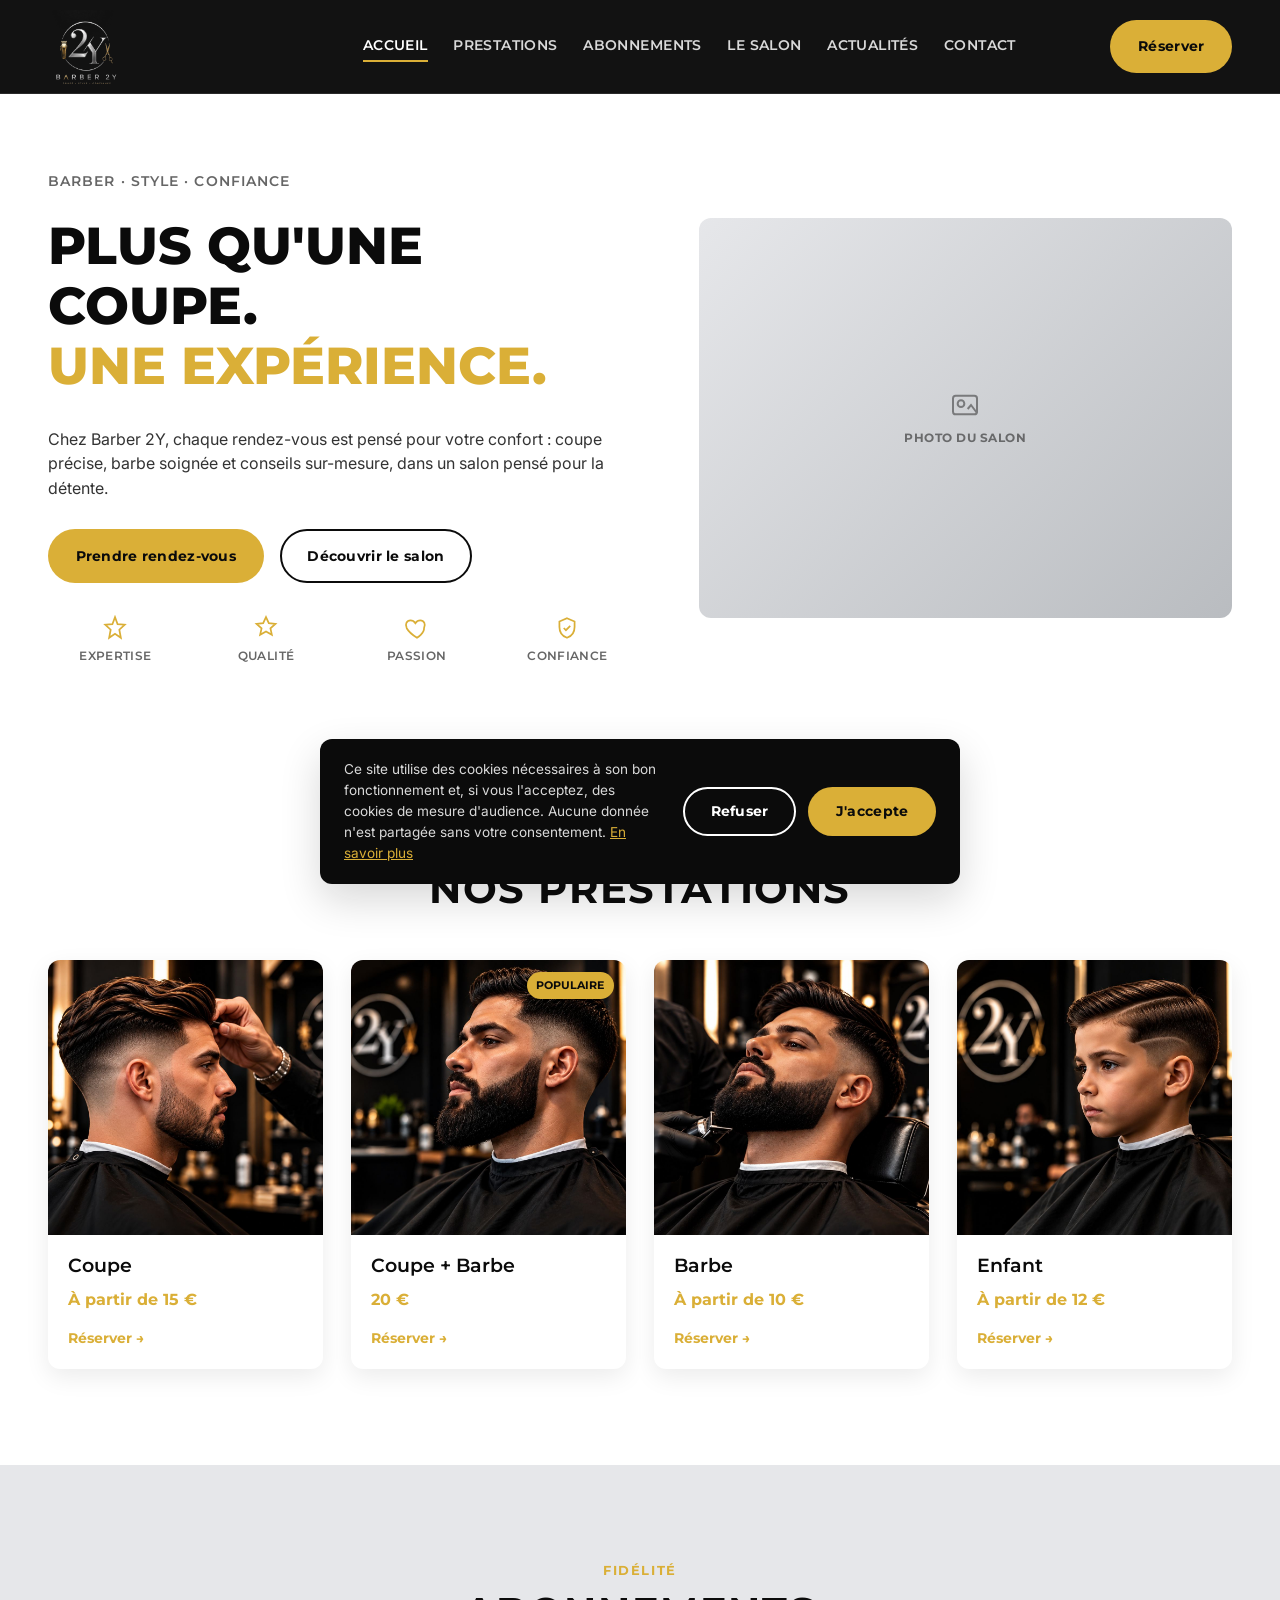
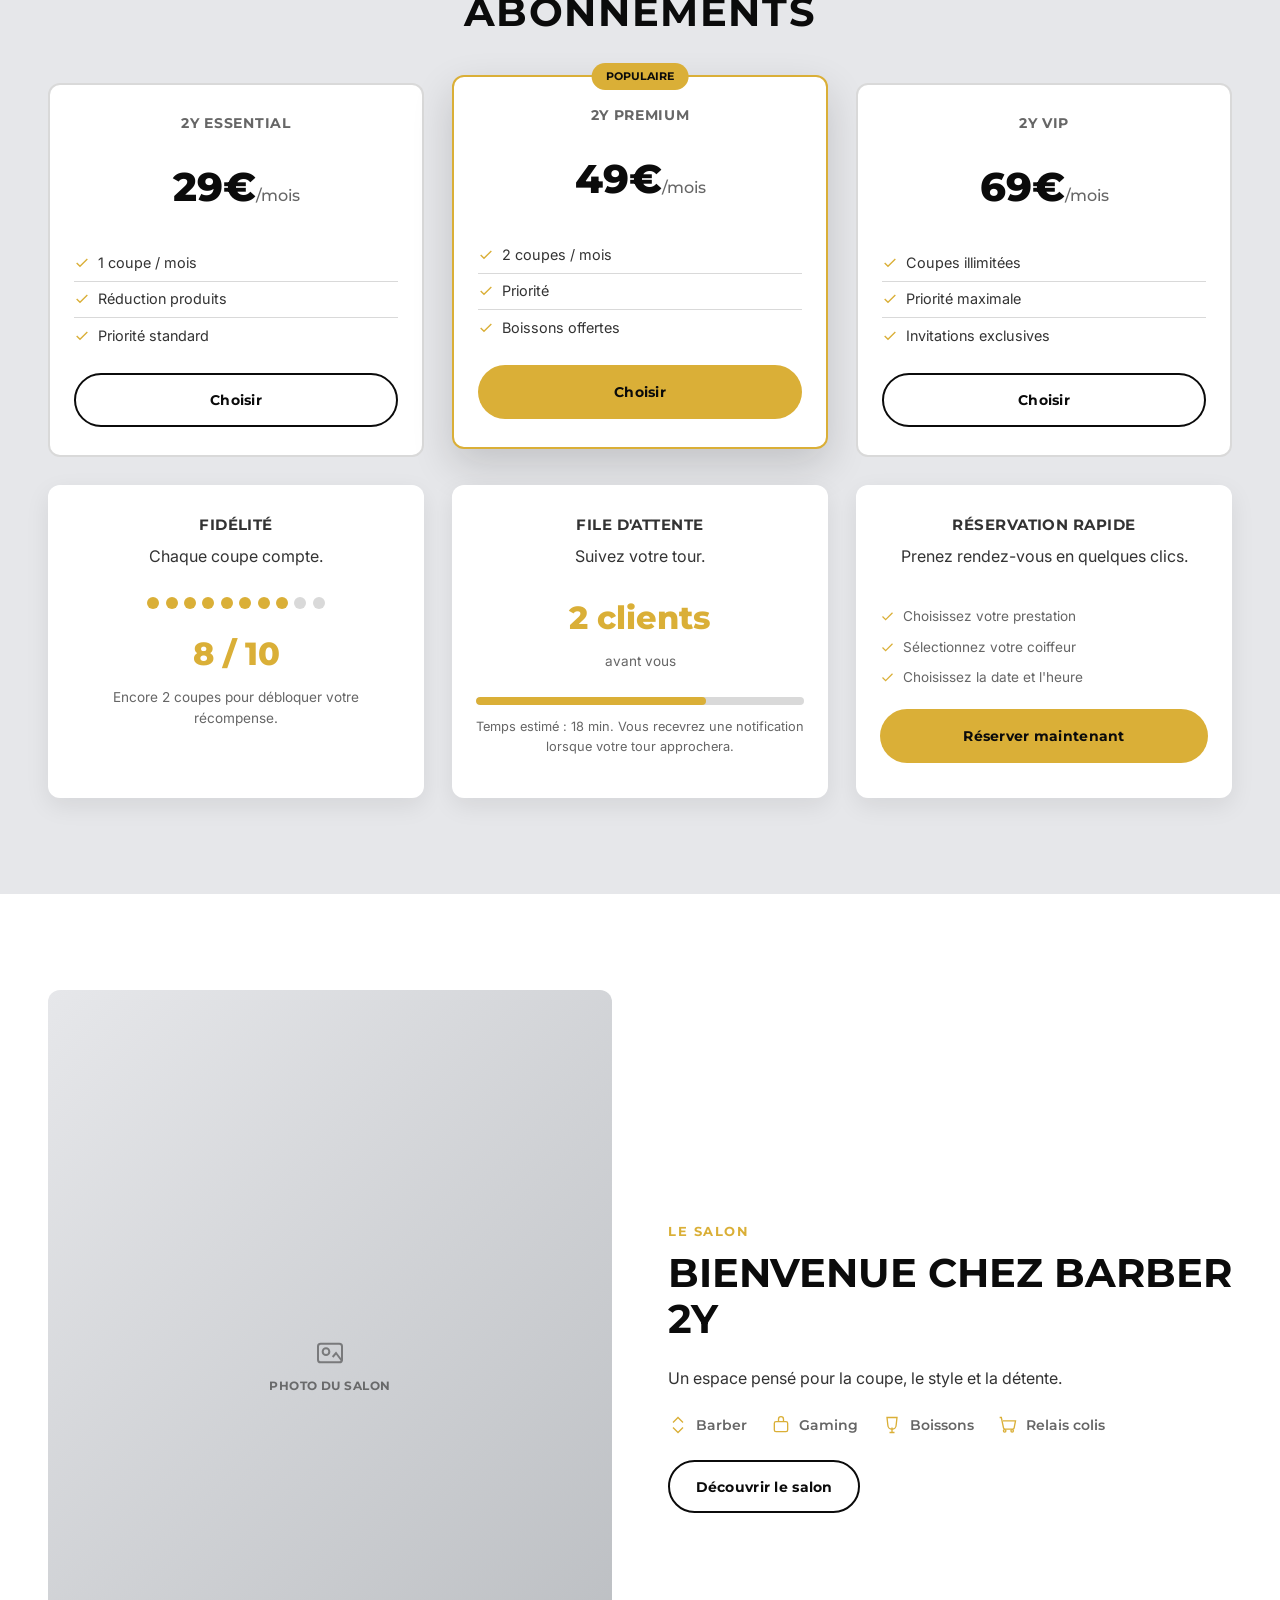
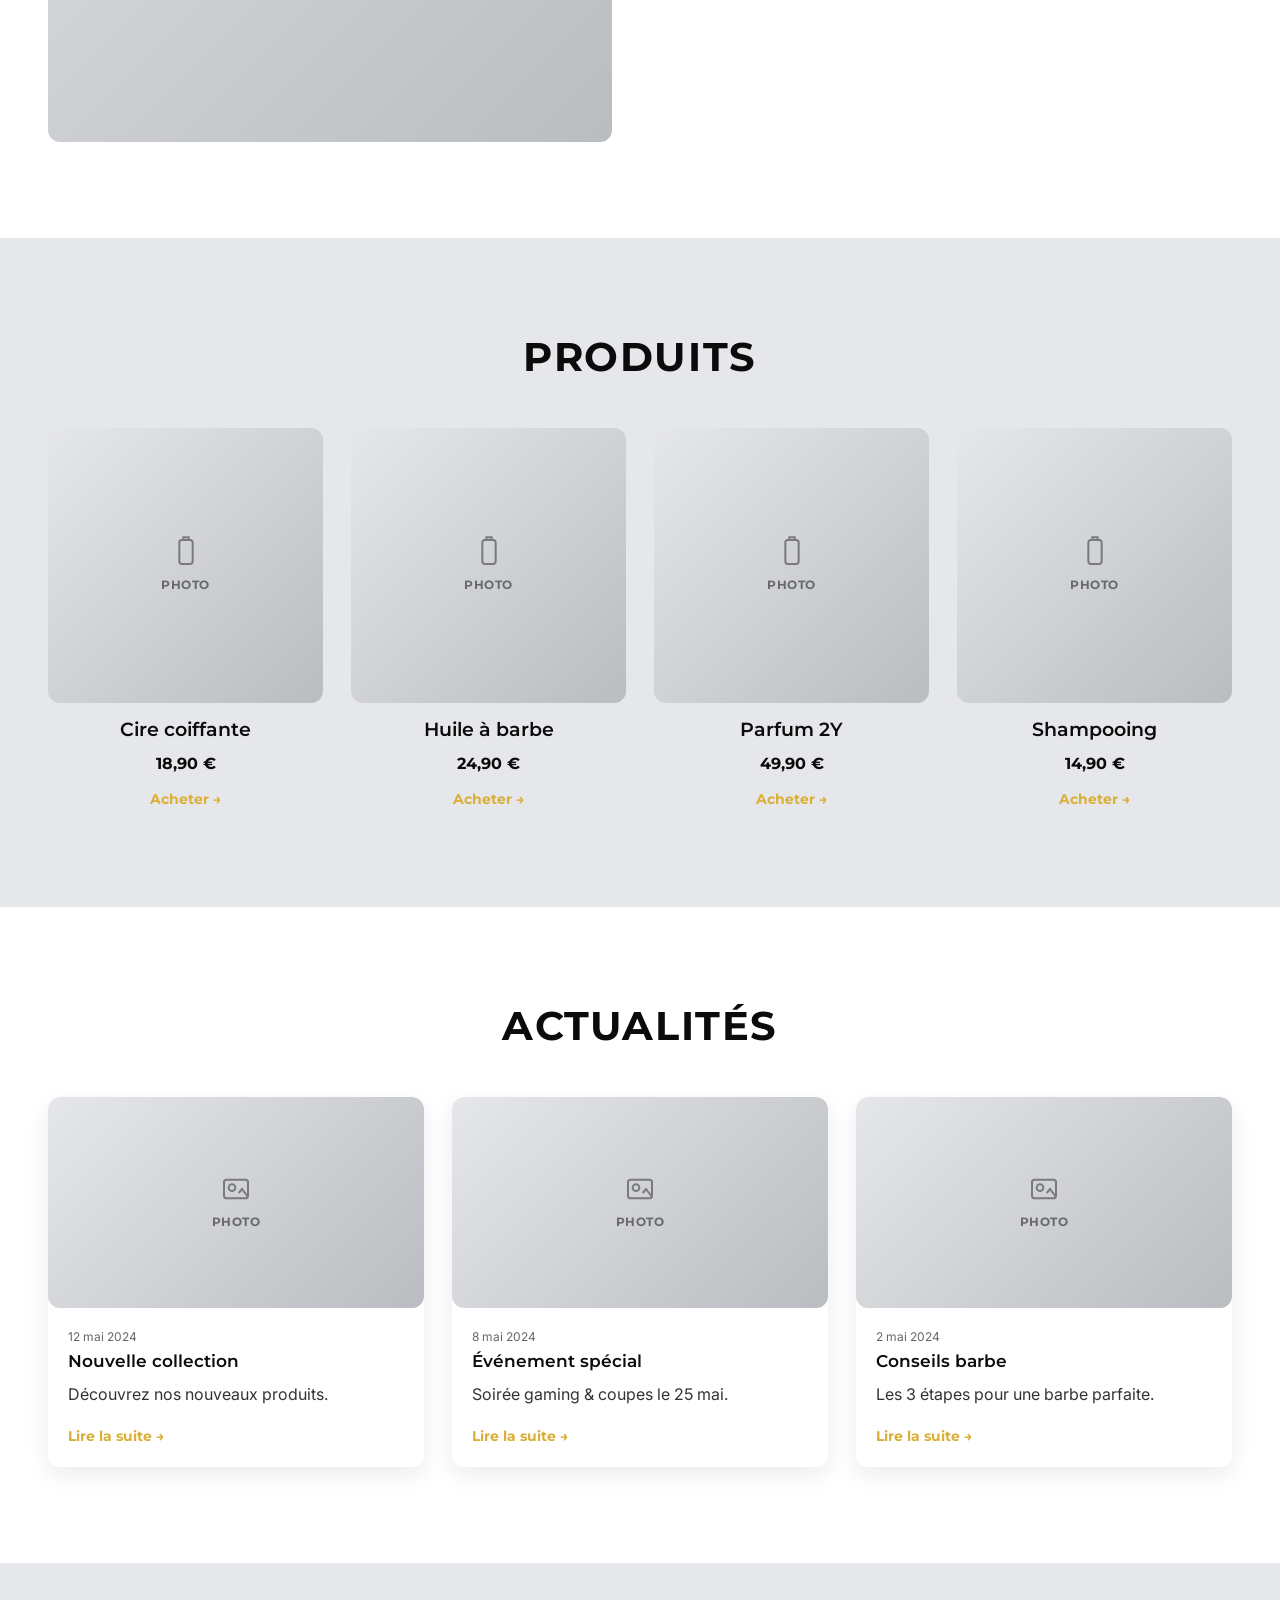
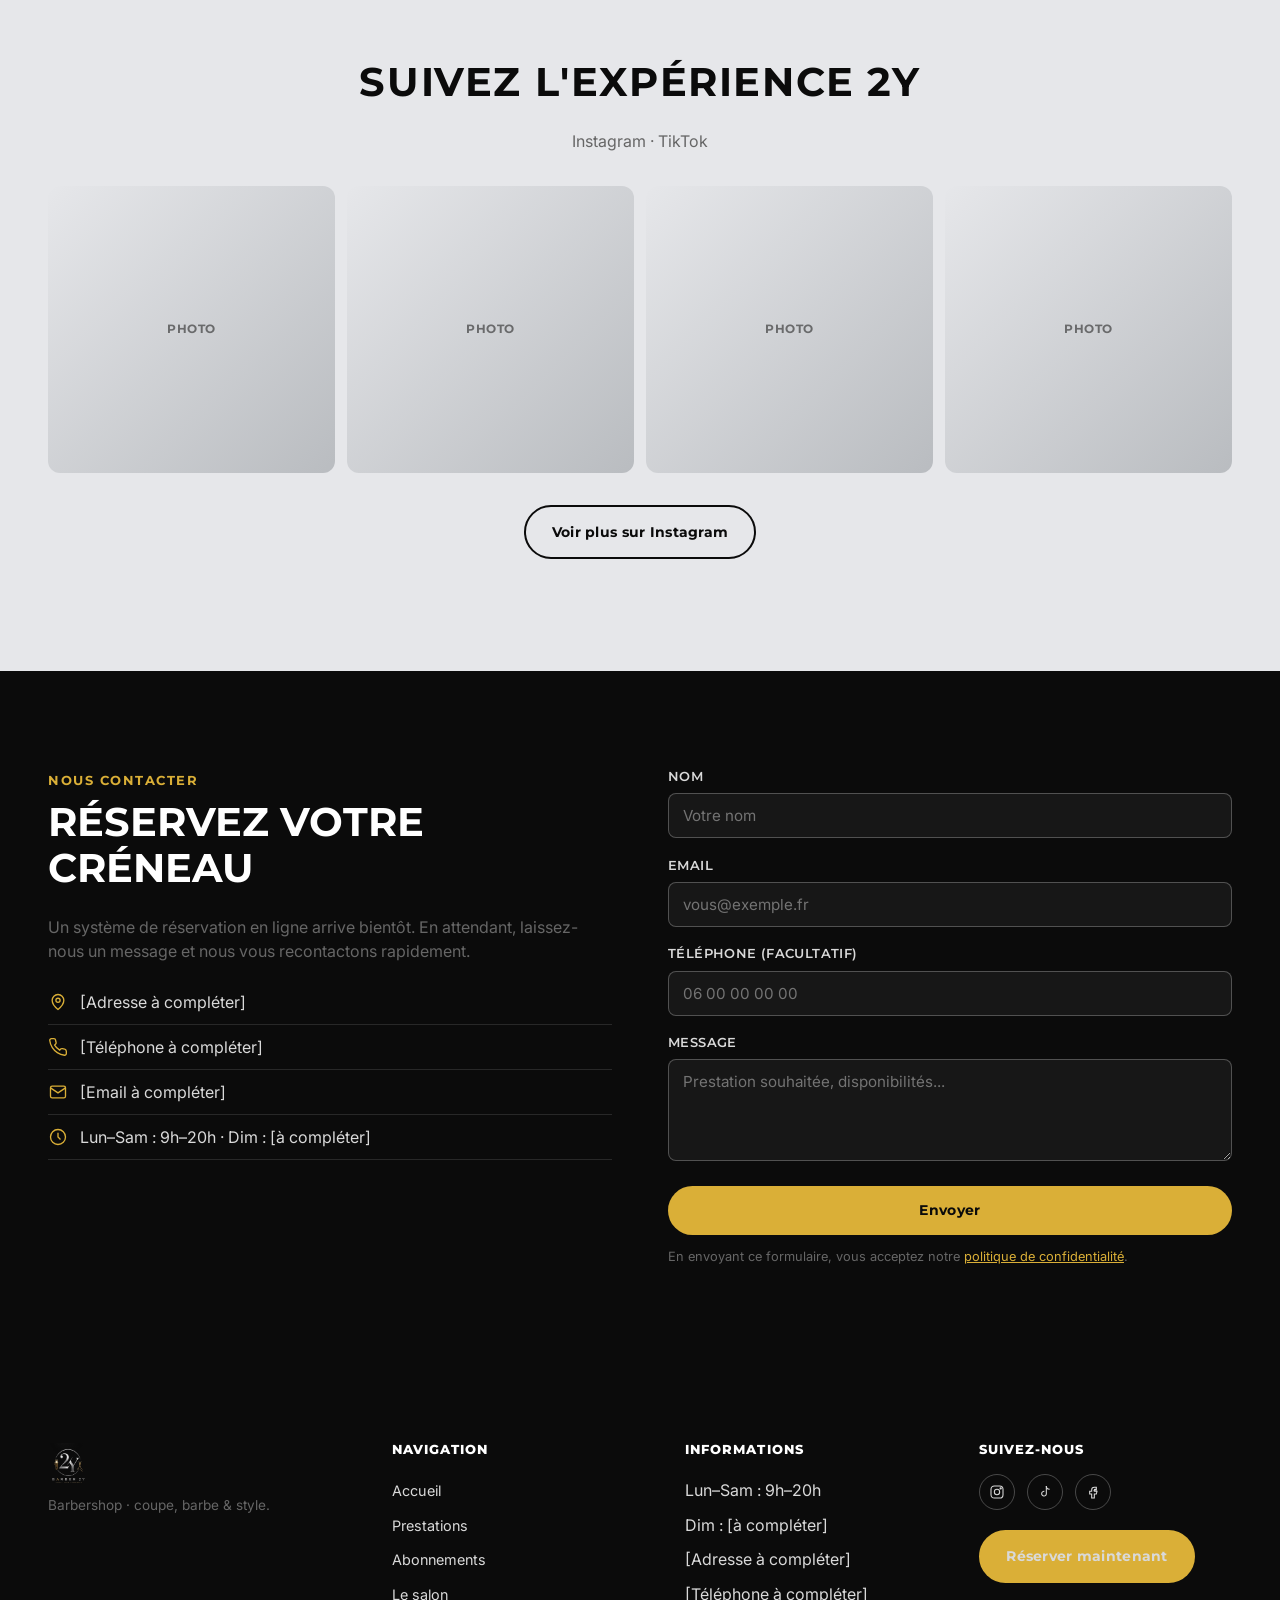
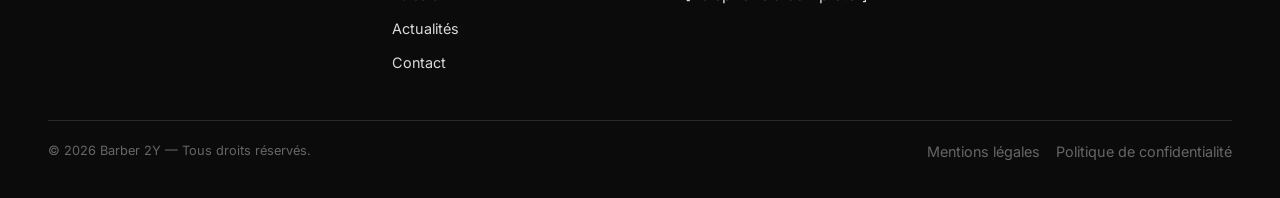
==== index.html @ da5134ea "feat: nom "Barber 2Y" en texte net à côté du médaillon au scroll Au lieu de compter sur le texte min" ====
<!--
  TODO avant mise en ligne :
  - Remplacer le domaine placeholder https://www.barber2y.fr partout (canonical, OG, JSON-LD, sitemap.xml, robots.txt)
  - Remplacer toutes les infos [À COMPLÉTER] (adresse, téléphone, horaires, réseaux sociaux, SIRET)
  - Remplacer les blocs .ph (placeholders gris) par de vraies photos WebP compressées (<200 Ko), en gardant width/height
  - Brancher le bouton "Réserver" vers l'outil de réservation choisi (actuellement pointe vers #contact)
  - Configurer l'envoi du formulaire de contact (EmailJS ou équivalent) dans script.js
-->
<!doctype html>
<html lang="fr">
<head>
  <meta charset="UTF-8" />
  <meta name="viewport" content="width=device-width, initial-scale=1.0" />
  <title>Barber 2Y — Barbershop, coupe &amp; barbe</title>
  <meta name="description" content="Barber 2Y, votre barbershop pour coupe, barbe et style. Coupe dès 15€, abonnements fidélité, produits de soin. Réservez votre créneau en quelques clics." />
  <meta name="keywords" content="barbershop, coupe homme, barbe, salon de coiffure homme, abonnement coiffeur, Barber 2Y" />
  <meta name="author" content="Barber 2Y" />
  <meta name="robots" content="index, follow" />
  <link rel="canonical" href="https://www.barber2y.fr/" />

  <!-- Open Graph -->
  <meta property="og:type" content="website" />
  <meta property="og:url" content="https://www.barber2y.fr/" />
  <meta property="og:title" content="Barber 2Y — Barbershop, coupe &amp; barbe" />
  <meta property="og:description" content="Plus qu'une coupe, une expérience. Découvrez nos prestations, nos abonnements fidélité et notre salon." />
  <meta property="og:image" content="https://www.barber2y.fr/images/og-image.png" />
  <meta property="og:image:width" content="1200" />
  <meta property="og:image:height" content="630" />
  <meta property="og:locale" content="fr_FR" />
  <meta property="og:site_name" content="Barber 2Y" />

  <!-- Twitter Card -->
  <meta name="twitter:card" content="summary_large_image" />
  <meta name="twitter:title" content="Barber 2Y — Barbershop, coupe &amp; barbe" />
  <meta name="twitter:description" content="Plus qu'une coupe, une expérience. Coupe, barbe, abonnements fidélité." />
  <meta name="twitter:image" content="https://www.barber2y.fr/images/og-image.png" />

  <!-- Schema JSON-LD : commerce local -->
  <script type="application/ld+json">
  {
    "@context": "https://schema.org",
    "@type": "HairSalon",
    "name": "Barber 2Y",
    "image": "https://www.barber2y.fr/images/og-image.png",
    "url": "https://www.barber2y.fr",
    "telephone": "[À COMPLÉTER]",
    "priceRange": "€€",
    "address": {
      "@type": "PostalAddress",
      "streetAddress": "[À COMPLÉTER]",
      "addressLocality": "[À COMPLÉTER]",
      "postalCode": "[À COMPLÉTER]",
      "addressCountry": "FR"
    },
    "openingHoursSpecification": [
      {
        "@type": "OpeningHoursSpecification",
        "dayOfWeek": ["Monday", "Tuesday", "Wednesday", "Thursday", "Friday", "Saturday"],
        "opens": "09:00",
        "closes": "20:00"
      }
    ],
    "sameAs": [
      "[À COMPLÉTER — Instagram]",
      "[À COMPLÉTER — TikTok]"
    ]
  }
  </script>

  <!-- Favicons / PWA -->
  <link rel="icon" href="favicon.ico" sizes="32x32" />
  <link rel="apple-touch-icon" href="images/logo/apple-touch-icon.png" />
  <link rel="manifest" href="manifest.json" />
  <meta name="theme-color" content="#0b0b0b" />

  <!-- Polices -->
  <link rel="preconnect" href="https://fonts.googleapis.com" />
  <link rel="preconnect" href="https://fonts.gstatic.com" crossorigin />
  <link
    href="https://fonts.googleapis.com/css2?family=Inter:wght@400;500;600&family=Montserrat:wght@600;700;800&display=swap"
    rel="stylesheet"
  />

  <link rel="stylesheet" href="style.css" />
</head>
<body>
  <a href="#main-content" class="skip-link">Aller au contenu</a>

  <header class="header">
    <div class="container header__inner">
      <a href="#accueil" class="brand" aria-label="Barber 2Y — accueil">
        <img class="brand__wordmark" src="images/logo/logo-header.png" width="480" height="501" alt="Barber 2Y" loading="eager" />
        <img class="brand__badge" src="images/logo/icon-192.png" width="192" height="192" alt="" aria-hidden="true" loading="eager" />
        <p class="brand__name" aria-hidden="true">Barber 2Y<span>Coupe &middot; Style &middot; Confiance</span></p>
      </a>

      <nav class="nav" id="site-nav" data-open="false" aria-label="Navigation principale">
        <a href="#accueil">Accueil</a>
        <a href="#prestations">Prestations</a>
        <a href="#abonnements">Abonnements</a>
        <a href="#salon">Le salon</a>
        <a href="#actualites">Actualités</a>
        <a href="#contact">Contact</a>
      </nav>

      <div class="header__actions">
        <a href="#contact" class="btn btn-primary">Réserver</a>
        <button class="nav-toggle" id="nav-toggle" aria-controls="site-nav" aria-expanded="false" aria-label="Ouvrir le menu">
          <span></span>
        </button>
      </div>
    </div>
  </header>

  <main id="main-content">
    <!-- ============ HERO ============ -->
    <section class="hero container" id="accueil">
      <div class="hero__content">
        <p class="hero__lead">Barber &middot; Style &middot; Confiance</p>
        <h1>
          Plus qu'une coupe.
          <span class="accent">Une expérience.</span>
        </h1>
        <p>
          Chez Barber 2Y, chaque rendez-vous est pensé pour votre confort : coupe précise, barbe soignée
          et conseils sur-mesure, dans un salon pensé pour la détente.
        </p>
        <div class="hero__cta">
          <a href="#contact" class="btn btn-primary">Prendre rendez-vous</a>
          <a href="#salon" class="btn btn-outline">Découvrir le salon</a>
        </div>
        <div class="hero__badges">
          <div class="hero__badge">
            <svg viewBox="0 0 24 24" fill="none" stroke="currentColor" stroke-width="1.6"><path d="M12 2l2.4 6.5L21 9l-5 4.6L17.4 21 12 17.3 6.6 21 8 13.6 3 9l6.6-.5z"/></svg>
            Expertise
          </div>
          <div class="hero__badge">
            <svg viewBox="0 0 24 24" fill="none" stroke="currentColor" stroke-width="1.6"><path d="M12 2l2.6 5.6 6.1.6-4.6 4.1 1.3 6-5.4-3.1-5.4 3.1 1.3-6-4.6-4.1 6.1-.6z"/></svg>
            Qualité
          </div>
          <div class="hero__badge">
            <svg viewBox="0 0 24 24" fill="none" stroke="currentColor" stroke-width="1.6"><path d="M12 21s-7-4.35-9.5-8.8C.7 8.6 2.4 5 6 5c2 0 3.5 1.1 4.5 2.6C11.5 6.1 13 5 15 5c3.6 0 5.3 3.6 3.5 7.2C19 16.65 12 21 12 21z"/></svg>
            Passion
          </div>
          <div class="hero__badge">
            <svg viewBox="0 0 24 24" fill="none" stroke="currentColor" stroke-width="1.6"><path d="M12 3l7 3v5c0 4.8-3 8.6-7 10-4-1.4-7-5.2-7-10V6z"/><path d="M9 12l2 2 4-4"/></svg>
            Confiance
          </div>
        </div>
      </div>
      <div class="hero__media">
        <div class="ph ph--hero" role="img" aria-label="Photo de l'intérieur du salon Barber 2Y" data-todo="photo">
          <svg viewBox="0 0 24 24" fill="none" stroke="currentColor" stroke-width="1.5"><rect x="3" y="5" width="18" height="14" rx="2"/><circle cx="9" cy="11" r="2.5"/><path d="M14 15l2.5-3 4.5 6"/></svg>
          <span>Photo du salon</span>
        </div>
      </div>
    </section>

    <!-- ============ PRESTATIONS ============ -->
    <section class="section" id="prestations">
      <div class="container">
        <p class="eyebrow" style="text-align:center; display:block;">Nos savoir-faire</p>
        <h2 class="section-title">Nos prestations</h2>

        <div class="grid grid--4">
          <article class="card">
            <img class="card__img" src="images/Coupe.jpeg" width="1536" height="1024" alt="Coupe homme réalisée chez Barber 2Y" loading="lazy" />
            <div class="card__body">
              <h3>Coupe</h3>
              <p class="card__price">À partir de 15 €</p>
              <a href="#contact" class="btn-link">Réserver →</a>
            </div>
          </article>

          <article class="card">
            <span class="card__badge">Populaire</span>
            <img class="card__img" src="images/Coupe%20et%20barbe.jpeg" width="1536" height="1024" alt="Coupe et taille de barbe réalisées chez Barber 2Y" loading="lazy" />
            <div class="card__body">
              <h3>Coupe + Barbe</h3>
              <p class="card__price">20 €</p>
              <a href="#contact" class="btn-link">Réserver →</a>
            </div>
          </article>

          <article class="card">
            <img class="card__img" src="images/Barbe.jpeg" width="1536" height="1024" alt="Taille de barbe réalisée chez Barber 2Y" loading="lazy" />
            <div class="card__body">
              <h3>Barbe</h3>
              <p class="card__price">À partir de 10 €</p>
              <a href="#contact" class="btn-link">Réserver →</a>
            </div>
          </article>

          <article class="card">
            <img class="card__img" src="images/Coupe%20enfant.jpeg" width="1536" height="1024" alt="Coupe enfant réalisée chez Barber 2Y" loading="lazy" />
            <div class="card__body">
              <h3>Enfant</h3>
              <p class="card__price">À partir de 12 €</p>
              <a href="#contact" class="btn-link">Réserver →</a>
            </div>
          </article>
        </div>
      </div>
    </section>

    <!-- ============ ABONNEMENTS ============ -->
    <section class="section section--alt" id="abonnements">
      <div class="container">
        <p class="eyebrow" style="text-align:center; display:block;">Fidélité</p>
        <h2 class="section-title">Abonnements</h2>

        <div class="grid grid--3">
          <div class="pricing-card">
            <p class="pricing-card__name">2Y Essential</p>
            <p class="pricing-card__price">29€<span>/mois</span></p>
            <ul class="pricing-card__features">
              <li><svg viewBox="0 0 24 24" fill="none" stroke="currentColor" stroke-width="2"><path d="M20 6L9 17l-5-5"/></svg> 1 coupe / mois</li>
              <li><svg viewBox="0 0 24 24" fill="none" stroke="currentColor" stroke-width="2"><path d="M20 6L9 17l-5-5"/></svg> Réduction produits</li>
              <li><svg viewBox="0 0 24 24" fill="none" stroke="currentColor" stroke-width="2"><path d="M20 6L9 17l-5-5"/></svg> Priorité standard</li>
            </ul>
            <a href="#contact" class="btn btn-outline btn-block">Choisir</a>
          </div>

          <div class="pricing-card pricing-card--featured">
            <span class="pricing-card__badge">Populaire</span>
            <p class="pricing-card__name">2Y Premium</p>
            <p class="pricing-card__price">49€<span>/mois</span></p>
            <ul class="pricing-card__features">
              <li><svg viewBox="0 0 24 24" fill="none" stroke="currentColor" stroke-width="2"><path d="M20 6L9 17l-5-5"/></svg> 2 coupes / mois</li>
              <li><svg viewBox="0 0 24 24" fill="none" stroke="currentColor" stroke-width="2"><path d="M20 6L9 17l-5-5"/></svg> Priorité</li>
              <li><svg viewBox="0 0 24 24" fill="none" stroke="currentColor" stroke-width="2"><path d="M20 6L9 17l-5-5"/></svg> Boissons offertes</li>
            </ul>
            <a href="#contact" class="btn btn-primary btn-block">Choisir</a>
          </div>

          <div class="pricing-card">
            <p class="pricing-card__name">2Y VIP</p>
            <p class="pricing-card__price">69€<span>/mois</span></p>
            <ul class="pricing-card__features">
              <li><svg viewBox="0 0 24 24" fill="none" stroke="currentColor" stroke-width="2"><path d="M20 6L9 17l-5-5"/></svg> Coupes illimitées</li>
              <li><svg viewBox="0 0 24 24" fill="none" stroke="currentColor" stroke-width="2"><path d="M20 6L9 17l-5-5"/></svg> Priorité maximale</li>
              <li><svg viewBox="0 0 24 24" fill="none" stroke="currentColor" stroke-width="2"><path d="M20 6L9 17l-5-5"/></svg> Invitations exclusives</li>
            </ul>
            <a href="#contact" class="btn btn-outline btn-block">Choisir</a>
          </div>
        </div>

        <div class="grid grid--3" style="margin-top: 1.75rem;">
          <div class="util-card">
            <p class="util-card__title">Fidélité</p>
            <p>Chaque coupe compte.</p>
            <div class="dots">
              <span data-filled="true"></span><span data-filled="true"></span><span data-filled="true"></span>
              <span data-filled="true"></span><span data-filled="true"></span><span data-filled="true"></span>
              <span data-filled="true"></span><span data-filled="true"></span><span></span><span></span>
            </div>
            <p class="util-card__big">8 / 10</p>
            <p style="font-size:0.85rem; color: var(--text-muted);">Encore 2 coupes pour débloquer votre récompense.</p>
          </div>

          <div class="util-card">
            <p class="util-card__title">File d'attente</p>
            <p>Suivez votre tour.</p>
            <p class="util-card__big">2 clients</p>
            <p style="font-size:0.85rem; color: var(--text-muted);">avant vous</p>
            <div class="progress"><div class="progress__bar" style="width: 70%;"></div></div>
            <p style="font-size:0.8rem; color: var(--text-muted);">Temps estimé : 18 min. Vous recevrez une notification lorsque votre tour approchera.</p>
          </div>

          <div class="util-card">
            <p class="util-card__title">Réservation rapide</p>
            <p>Prenez rendez-vous en quelques clics.</p>
            <ul class="util-card__list">
              <li><svg viewBox="0 0 24 24" fill="none" stroke="currentColor" stroke-width="2"><path d="M20 6L9 17l-5-5"/></svg> Choisissez votre prestation</li>
              <li><svg viewBox="0 0 24 24" fill="none" stroke="currentColor" stroke-width="2"><path d="M20 6L9 17l-5-5"/></svg> Sélectionnez votre coiffeur</li>
              <li><svg viewBox="0 0 24 24" fill="none" stroke="currentColor" stroke-width="2"><path d="M20 6L9 17l-5-5"/></svg> Choisissez la date et l'heure</li>
            </ul>
            <a href="#contact" class="btn btn-primary btn-block">Réserver maintenant</a>
          </div>
        </div>
      </div>
    </section>

    <!-- ============ LE SALON ============ -->
    <section class="section" id="salon">
      <div class="container salon">
        <div class="ph ph--tall" role="img" aria-label="Photo du salon Barber 2Y" data-todo="photo">
          <svg viewBox="0 0 24 24" fill="none" stroke="currentColor" stroke-width="1.5"><rect x="3" y="5" width="18" height="14" rx="2"/><circle cx="9" cy="11" r="2.5"/><path d="M14 15l2.5-3 4.5 6"/></svg>
          <span>Photo du salon</span>
        </div>
        <div>
          <p class="eyebrow">Le salon</p>
          <h2 style="font-size: clamp(1.75rem, 4vw, 2.5rem); text-transform: uppercase;">
            Bienvenue chez Barber 2Y
          </h2>
          <p>Un espace pensé pour la coupe, le style et la détente.</p>
          <div class="salon__perks">
            <span class="salon__perk"><svg viewBox="0 0 24 24" fill="none" stroke="currentColor" stroke-width="1.6"><path d="M6 9l6-6 6 6M6 15l6 6 6-6"/></svg> Barber</span>
            <span class="salon__perk"><svg viewBox="0 0 24 24" fill="none" stroke="currentColor" stroke-width="1.6"><rect x="4" y="8" width="16" height="12" rx="2"/><path d="M9 8V5a3 3 0 016 0v3"/></svg> Gaming</span>
            <span class="salon__perk"><svg viewBox="0 0 24 24" fill="none" stroke="currentColor" stroke-width="1.6"><path d="M6 3h12l-1 9a5 5 0 01-10 0z"/><path d="M9 21h6M12 15v6"/></svg> Boissons</span>
            <span class="salon__perk"><svg viewBox="0 0 24 24" fill="none" stroke="currentColor" stroke-width="1.6"><circle cx="8" cy="19" r="1.5"/><circle cx="17" cy="19" r="1.5"/><path d="M2 3h2l2.6 12.4a2 2 0 002 1.6h8.8a2 2 0 002-1.6L21 7H6"/></svg> Relais colis</span>
          </div>
          <a href="#contact" class="btn btn-outline">Découvrir le salon</a>
        </div>
      </div>
    </section>

    <!-- ============ PRODUITS ============ -->
    <section class="section section--alt">
      <div class="container">
        <h2 class="section-title">Produits</h2>
        <div class="grid grid--4">
          <div class="product-card">
            <div class="ph ph--square" role="img" aria-label="Photo produit cire coiffante" data-todo="photo">
              <svg viewBox="0 0 24 24" fill="none" stroke="currentColor" stroke-width="1.5"><rect x="7" y="3" width="10" height="18" rx="2"/><path d="M10 3V1h4v2"/></svg>
              <span>Photo</span>
            </div>
            <div class="product-card__body">
              <h3>Cire coiffante</h3>
              <p class="product-card__price">18,90 €</p>
              <a href="#contact" class="btn-link">Acheter →</a>
            </div>
          </div>
          <div class="product-card">
            <div class="ph ph--square" role="img" aria-label="Photo produit huile à barbe" data-todo="photo">
              <svg viewBox="0 0 24 24" fill="none" stroke="currentColor" stroke-width="1.5"><rect x="7" y="3" width="10" height="18" rx="2"/><path d="M10 3V1h4v2"/></svg>
              <span>Photo</span>
            </div>
            <div class="product-card__body">
              <h3>Huile à barbe</h3>
              <p class="product-card__price">24,90 €</p>
              <a href="#contact" class="btn-link">Acheter →</a>
            </div>
          </div>
          <div class="product-card">
            <div class="ph ph--square" role="img" aria-label="Photo produit parfum 2Y" data-todo="photo">
              <svg viewBox="0 0 24 24" fill="none" stroke="currentColor" stroke-width="1.5"><rect x="7" y="3" width="10" height="18" rx="2"/><path d="M10 3V1h4v2"/></svg>
              <span>Photo</span>
            </div>
            <div class="product-card__body">
              <h3>Parfum 2Y</h3>
              <p class="product-card__price">49,90 €</p>
              <a href="#contact" class="btn-link">Acheter →</a>
            </div>
          </div>
          <div class="product-card">
            <div class="ph ph--square" role="img" aria-label="Photo produit shampooing" data-todo="photo">
              <svg viewBox="0 0 24 24" fill="none" stroke="currentColor" stroke-width="1.5"><rect x="7" y="3" width="10" height="18" rx="2"/><path d="M10 3V1h4v2"/></svg>
              <span>Photo</span>
            </div>
            <div class="product-card__body">
              <h3>Shampooing</h3>
              <p class="product-card__price">14,90 €</p>
              <a href="#contact" class="btn-link">Acheter →</a>
            </div>
          </div>
        </div>
      </div>
    </section>

    <!-- ============ ACTUALITÉS ============ -->
    <section class="section" id="actualites">
      <div class="container">
        <h2 class="section-title">Actualités</h2>
        <div class="grid grid--3">
          <article class="card actu-card">
            <div class="ph ph--wide" role="img" aria-label="Photo actualité nouvelle collection" data-todo="photo">
              <svg viewBox="0 0 24 24" fill="none" stroke="currentColor" stroke-width="1.5"><rect x="3" y="5" width="18" height="14" rx="2"/><circle cx="9" cy="11" r="2.5"/><path d="M14 15l2.5-3 4.5 6"/></svg>
              <span>Photo</span>
            </div>
            <div class="card__body">
              <p class="actu-card__meta">12 mai 2024</p>
              <h3>Nouvelle collection</h3>
              <p>Découvrez nos nouveaux produits.</p>
              <a href="#actualites" class="btn-link">Lire la suite →</a>
            </div>
          </article>
          <article class="card actu-card">
            <div class="ph ph--wide" role="img" aria-label="Photo actualité événement spécial" data-todo="photo">
              <svg viewBox="0 0 24 24" fill="none" stroke="currentColor" stroke-width="1.5"><rect x="3" y="5" width="18" height="14" rx="2"/><circle cx="9" cy="11" r="2.5"/><path d="M14 15l2.5-3 4.5 6"/></svg>
              <span>Photo</span>
            </div>
            <div class="card__body">
              <p class="actu-card__meta">8 mai 2024</p>
              <h3>Événement spécial</h3>
              <p>Soirée gaming &amp; coupes le 25 mai.</p>
              <a href="#actualites" class="btn-link">Lire la suite →</a>
            </div>
          </article>
          <article class="card actu-card">
            <div class="ph ph--wide" role="img" aria-label="Photo actualité conseils barbe" data-todo="photo">
              <svg viewBox="0 0 24 24" fill="none" stroke="currentColor" stroke-width="1.5"><rect x="3" y="5" width="18" height="14" rx="2"/><circle cx="9" cy="11" r="2.5"/><path d="M14 15l2.5-3 4.5 6"/></svg>
              <span>Photo</span>
            </div>
            <div class="card__body">
              <p class="actu-card__meta">2 mai 2024</p>
              <h3>Conseils barbe</h3>
              <p>Les 3 étapes pour une barbe parfaite.</p>
              <a href="#actualites" class="btn-link">Lire la suite →</a>
            </div>
          </article>
        </div>
      </div>
    </section>

    <!-- ============ SOCIAL ============ -->
    <section class="section section--alt">
      <div class="container">
        <h2 class="section-title">Suivez l'expérience 2Y</h2>
        <p style="text-align:center; margin-top:-1.5rem; margin-bottom:2rem; color:var(--text-muted);">Instagram &middot; TikTok</p>
        <div class="social-grid">
          <div class="ph ph--square" role="img" aria-label="Photo Instagram Barber 2Y" data-todo="photo"><span>Photo</span></div>
          <div class="ph ph--square" role="img" aria-label="Photo Instagram Barber 2Y" data-todo="photo"><span>Photo</span></div>
          <div class="ph ph--square" role="img" aria-label="Photo Instagram Barber 2Y" data-todo="photo"><span>Photo</span></div>
          <div class="ph ph--square" role="img" aria-label="Photo Instagram Barber 2Y" data-todo="photo"><span>Photo</span></div>
        </div>
        <p style="text-align:center; margin-top:2rem;">
          <a href="[À COMPLÉTER — lien Instagram]" class="btn btn-outline">Voir plus sur Instagram</a>
        </p>
      </div>
    </section>

    <!-- ============ CONTACT ============ -->
    <section class="section section--dark" id="contact">
      <div class="container contact">
        <div>
          <p class="eyebrow">Nous contacter</p>
          <h2 style="font-size: clamp(1.75rem, 4vw, 2.5rem); text-transform: uppercase;">Réservez votre créneau</h2>
          <p style="color: var(--text-muted);">
            Un système de réservation en ligne arrive bientôt. En attendant, laissez-nous un message
            et nous vous recontactons rapidement.
          </p>
          <ul class="contact__infos">
            <li>
              <svg viewBox="0 0 24 24" fill="none" stroke="currentColor" stroke-width="1.6"><path d="M12 21s-7-5.6-7-11a7 7 0 0114 0c0 5.4-7 11-7 11z"/><circle cx="12" cy="10" r="2.5"/></svg>
              <span>[Adresse à compléter]</span>
            </li>
            <li>
              <svg viewBox="0 0 24 24" fill="none" stroke="currentColor" stroke-width="1.6"><path d="M22 16.9v3a2 2 0 01-2.2 2 19.8 19.8 0 01-8.6-3.1 19.5 19.5 0 01-6-6A19.8 19.8 0 012.1 4.2 2 2 0 014.1 2h3a2 2 0 012 1.7c.1.9.3 1.8.6 2.7a2 2 0 01-.5 2.1L8 9.7a16 16 0 006 6l1.2-1.2a2 2 0 012.1-.5c.9.3 1.8.5 2.7.6a2 2 0 011.7 2z"/></svg>
              <span>[Téléphone à compléter]</span>
            </li>
            <li>
              <svg viewBox="0 0 24 24" fill="none" stroke="currentColor" stroke-width="1.6"><rect x="3" y="5" width="18" height="14" rx="2"/><path d="M3 7l9 6 9-6"/></svg>
              <span>[Email à compléter]</span>
            </li>
            <li>
              <svg viewBox="0 0 24 24" fill="none" stroke="currentColor" stroke-width="1.6"><circle cx="12" cy="12" r="9"/><path d="M12 7v5l3 3"/></svg>
              <span>Lun&ndash;Sam : 9h&ndash;20h &middot; Dim : [à compléter]</span>
            </li>
          </ul>
        </div>

        <form id="contact-form" novalidate>
          <div class="form-field">
            <label for="nom">Nom</label>
            <input type="text" id="nom" name="nom" required minlength="2" maxlength="80" autocomplete="name" placeholder="Votre nom" />
          </div>
          <div class="form-field">
            <label for="email">Email</label>
            <input type="email" id="email" name="email" required autocomplete="email" placeholder="vous@exemple.fr" />
          </div>
          <div class="form-field">
            <label for="telephone">Téléphone (facultatif)</label>
            <input type="tel" id="telephone" name="telephone" autocomplete="tel" placeholder="06 00 00 00 00" />
          </div>
          <div class="form-field">
            <label for="message">Message</label>
            <textarea id="message" name="message" rows="4" required minlength="10" maxlength="2000" placeholder="Prestation souhaitée, disponibilités..."></textarea>
          </div>

          <!-- Honeypot anti-spam -->
          <div class="form-honeypot" aria-hidden="true">
            <label for="_honey">Ne pas remplir</label>
            <input type="text" id="_honey" name="_honey" tabindex="-1" autocomplete="off" />
          </div>

          <button type="submit" class="btn btn-primary btn-block">Envoyer</button>
          <p class="form-note">
            En envoyant ce formulaire, vous acceptez notre
            <a href="confidentialite.html" style="color:var(--accent); text-decoration:underline;">politique de confidentialité</a>.
          </p>
          <p class="form-status" id="form-status" role="status" aria-live="polite"></p>
        </form>
      </div>
    </section>
  </main>

  <footer class="footer">
    <div class="container">
      <div class="footer__grid">
        <div class="footer__brand">
          <img src="images/logo/logo-header.png" width="480" height="501" alt="Barber 2Y" loading="lazy" />
          <p style="font-size:0.85rem; color: var(--text-muted);">Barbershop &middot; coupe, barbe &amp; style.</p>
        </div>
        <div>
          <h4>Navigation</h4>
          <ul>
            <li><a href="#accueil">Accueil</a></li>
            <li><a href="#prestations">Prestations</a></li>
            <li><a href="#abonnements">Abonnements</a></li>
            <li><a href="#salon">Le salon</a></li>
            <li><a href="#actualites">Actualités</a></li>
            <li><a href="#contact">Contact</a></li>
          </ul>
        </div>
        <div>
          <h4>Informations</h4>
          <ul>
            <li>Lun&ndash;Sam : 9h&ndash;20h</li>
            <li>Dim : [à compléter]</li>
            <li>[Adresse à compléter]</li>
            <li>[Téléphone à compléter]</li>
          </ul>
        </div>
        <div>
          <h4>Suivez-nous</h4>
          <div class="footer__social">
            <a href="[À COMPLÉTER — Instagram]" aria-label="Instagram">
              <svg viewBox="0 0 24 24" fill="none" stroke="currentColor" stroke-width="1.6"><rect x="3" y="3" width="18" height="18" rx="5"/><circle cx="12" cy="12" r="4"/><circle cx="17.5" cy="6.5" r="1"/></svg>
            </a>
            <a href="[À COMPLÉTER — TikTok]" aria-label="TikTok">
              <svg viewBox="0 0 24 24" fill="none" stroke="currentColor" stroke-width="1.6"><path d="M14 3v11.5a3.5 3.5 0 11-3-3.46"/><path d="M14 3a5 5 0 005 5"/></svg>
            </a>
            <a href="[À COMPLÉTER — Facebook]" aria-label="Facebook">
              <svg viewBox="0 0 24 24" fill="none" stroke="currentColor" stroke-width="1.6"><path d="M14 9h3V5h-3a4 4 0 00-4 4v2H7v4h3v6h4v-6h3l1-4h-4v-2a1 1 0 011-1z"/></svg>
            </a>
          </div>
          <a href="#contact" class="btn btn-primary" style="margin-top:1.25rem;">Réserver maintenant</a>
        </div>
      </div>

      <div class="footer__bottom">
        <p>&copy; <span id="year">2026</span> Barber 2Y &mdash; Tous droits réservés.</p>
        <div class="legal-links">
          <a href="mentions-legales.html">Mentions légales</a>
          <a href="confidentialite.html">Politique de confidentialité</a>
        </div>
      </div>
    </div>
  </footer>

  <div class="cookie-banner" id="cookie-banner" role="dialog" aria-label="Gestion des cookies" hidden>
    <p>
      Ce site utilise des cookies nécessaires à son bon fonctionnement et, si vous l'acceptez, des cookies de mesure
      d'audience. Aucune donnée n'est partagée sans votre consentement.
      <a href="confidentialite.html" style="color: var(--accent); text-decoration: underline;">En savoir plus</a>
    </p>
    <div class="cookie-banner__actions">
      <button class="btn btn-outline--light" id="cookie-refuse">Refuser</button>
      <button class="btn btn-primary" id="cookie-accept">J'accepte</button>
    </div>
  </div>

  <button id="back-to-top" class="back-to-top" type="button" aria-label="Retour en haut de la page">
    <svg viewBox="0 0 24 24" fill="none" stroke="currentColor" stroke-width="2.2" stroke-linecap="round" stroke-linejoin="round">
      <path d="M12 19V5M5 12l7-7 7 7" />
    </svg>
  </button>

  <script src="script.js"></script>
</body>
</html>
---- style.css ----
/* ==========================================================================
   Barber 2Y — feuille de style
   ========================================================================== */

:root {
  /* Couleurs (Charte Graphique) */
  --noir: #0b0b0b;
  --gris-fonce: #333333;
  --gris-moyen: #666666;
  --gris-clair: #d9d9d9;
  --blanc: #ffffff;
  --or: #daaf37;
  --or-clair: #f2c76b;
  --gris-metal: #e6e7ea;
  --chrome: #b9bcc0;

  /* Rôles */
  --bg: var(--blanc);
  --bg-alt: var(--gris-metal);
  --bg-dark: var(--noir);
  --text: var(--gris-fonce);
  --text-muted: var(--gris-moyen);
  --text-on-dark: var(--blanc);
  --accent: var(--or);
  --accent-hover: var(--or-clair);
  --border: var(--gris-clair);

  /* Typo */
  --font-title: "Montserrat", system-ui, sans-serif;
  --font-body: "Inter", system-ui, sans-serif;

  /* Rythme */
  --radius: 12px;
  --shadow: 0 8px 24px rgba(11, 11, 11, 0.08);
  --shadow-lg: 0 16px 40px rgba(11, 11, 11, 0.16);
  --section-pad-y: clamp(3rem, 8vw, 6rem);
  --section-pad-x: clamp(1.25rem, 5vw, 3rem);
  --max-width: 1280px;
}

/* ---------- Reset ---------- */
*,
*::before,
*::after {
  box-sizing: border-box;
}

html {
  scroll-behavior: smooth;
  overflow-x: hidden;
}

body {
  margin: 0;
  background: var(--bg);
  color: var(--text);
  font-family: var(--font-body);
  font-weight: 400;
  line-height: 1.55;
  -webkit-font-smoothing: antialiased;
}

img {
  max-width: 100%;
  height: auto;
  display: block;
}

a {
  color: inherit;
  text-decoration: none;
}

ul {
  margin: 0;
  padding: 0;
  list-style: none;
}

button {
  font-family: inherit;
  cursor: pointer;
}

h1, h2, h3, h4 {
  font-family: var(--font-title);
  font-weight: 800;
  line-height: 1.15;
  margin: 0 0 0.6em;
  color: var(--noir);
}

h2 {
  font-weight: 700;
}

h3 {
  font-weight: 600;
}

p {
  margin: 0 0 1em;
}

:focus-visible {
  outline: 2px solid var(--accent);
  outline-offset: 2px;
}

/* Skip link */
.skip-link {
  position: absolute;
  left: -999px;
  top: 0;
  background: var(--noir);
  color: var(--blanc);
  padding: 0.75rem 1.25rem;
  z-index: 1000;
  border-radius: 0 0 8px 0;
}

.skip-link:focus {
  left: 0;
}

/* ---------- Layout utils ---------- */
.container {
  max-width: var(--max-width);
  margin-inline: auto;
  padding-inline: var(--section-pad-x);
}

.section {
  padding-block: var(--section-pad-y);
}

.section--alt {
  background: var(--bg-alt);
}

.section--dark {
  background: var(--bg-dark);
  color: var(--gris-clair);
}

.section--dark h2,
.section--dark h3 {
  color: var(--blanc);
}

.section-title {
  text-align: center;
  font-size: clamp(1.75rem, 4vw, 2.5rem);
  margin-bottom: clamp(2rem, 5vw, 3rem);
  text-transform: uppercase;
  letter-spacing: 0.04em;
}

.section-title--left {
  text-align: left;
}

.eyebrow {
  display: inline-block;
  font-family: var(--font-title);
  font-weight: 700;
  font-size: 0.8rem;
  letter-spacing: 0.12em;
  text-transform: uppercase;
  color: var(--accent);
  margin-bottom: 0.5rem;
}

.grid {
  display: grid;
  gap: clamp(1rem, 3vw, 1.75rem);
}

.grid--4 {
  grid-template-columns: repeat(4, 1fr);
}

.grid--3 {
  grid-template-columns: repeat(3, 1fr);
}

.grid--2 {
  grid-template-columns: repeat(2, 1fr);
}

@media (max-width: 1023px) {
  .grid--4 {
    grid-template-columns: repeat(2, 1fr);
  }
}

@media (max-width: 767px) {
  .grid--4,
  .grid--3,
  .grid--2 {
    grid-template-columns: 1fr;
  }
}

/* ---------- Boutons ---------- */
.btn {
  display: inline-flex;
  align-items: center;
  justify-content: center;
  gap: 0.5rem;
  font-family: var(--font-title);
  font-weight: 700;
  font-size: 0.9rem;
  letter-spacing: 0.02em;
  padding: 0.85rem 1.6rem;
  border-radius: 999px;
  border: 2px solid transparent;
  transition: transform 0.15s ease, background-color 0.15s ease, color 0.15s ease, border-color 0.15s ease;
  white-space: nowrap;
}

.btn:hover {
  transform: translateY(-2px);
}

.btn-primary {
  background: var(--accent);
  color: var(--noir);
}

.btn-primary:hover {
  background: var(--accent-hover);
}

.btn-outline {
  background: transparent;
  border-color: var(--noir);
  color: var(--noir);
}

.btn-outline:hover {
  background: var(--noir);
  color: var(--blanc);
}

.btn-outline--light {
  background: transparent;
  border-color: var(--blanc);
  color: var(--blanc);
}

.btn-outline--light:hover {
  background: var(--blanc);
  color: var(--noir);
}

.btn-link {
  font-family: var(--font-title);
  font-weight: 700;
  font-size: 0.9rem;
  color: var(--accent);
  display: inline-flex;
  align-items: center;
  gap: 0.35rem;
}

.btn-link:hover {
  color: var(--or-clair);
}

.btn-block {
  width: 100%;
}

/* ---------- Header ---------- */
.header {
  position: sticky;
  top: 0;
  z-index: 100;
  background: rgba(11, 11, 11, 0.97);
  border-bottom: 1px solid rgba(255, 255, 255, 0.1);
}

.header__inner {
  display: flex;
  align-items: center;
  justify-content: space-between;
  gap: 1.5rem;
  padding-block: 0.6rem;
}

.brand {
  position: relative;
  display: flex;
  align-items: center;
  z-index: 2;
}

@media (min-width: 901px) {
  .brand {
    min-width: 220px;
  }
}

.brand__wordmark {
  height: 74px;
  width: auto;
  transition: opacity 0.4s ease, transform 0.4s ease;
}

.brand__badge {
  position: absolute;
  left: 0;
  top: 50%;
  height: 74px;
  width: auto;
  max-width: none;
  aspect-ratio: 1 / 1;
  border-radius: 50%;
  opacity: 0;
  pointer-events: none;
  box-shadow: 0 12px 28px rgba(0, 0, 0, 0.45), 0 0 0 3px var(--accent);
  transform: translateY(-50%) scale(0.55);
  transition: opacity 0.45s cubic-bezier(0.16, 0.8, 0.24, 1), height 0.45s cubic-bezier(0.16, 0.8, 0.24, 1),
    transform 0.45s cubic-bezier(0.16, 0.8, 0.24, 1);
}

.brand__name {
  position: absolute;
  left: 126px;
  top: 50%;
  transform: translateY(-50%) translateX(-8px);
  margin: 0;
  white-space: nowrap;
  font-family: var(--font-title);
  font-weight: 800;
  font-size: 1.2rem;
  letter-spacing: 0.08em;
  color: var(--blanc);
  text-transform: uppercase;
  opacity: 0;
  pointer-events: none;
  transition: opacity 0.4s ease 0.12s, transform 0.4s ease 0.12s;
}

.brand__name span {
  display: block;
  font-family: var(--font-body);
  font-weight: 500;
  font-size: 0.65rem;
  letter-spacing: 0.14em;
  color: var(--gris-clair);
  text-transform: uppercase;
  margin-top: 0.2rem;
}

.header.is-scrolled .brand__wordmark {
  opacity: 0;
  transform: scale(0.85);
}

.header.is-scrolled .brand__badge {
  opacity: 1;
  height: 108px;
  transform: translateY(-32%) scale(1);
}

.header.is-scrolled .brand__name {
  opacity: 1;
  transform: translateY(-50%) translateX(0);
}

@media (max-width: 640px) {
  .header.is-scrolled .brand__badge {
    height: 86px;
    transform: translateY(-28%) scale(1);
  }

  /* Pas assez de place à côté du bouton Réserver : le médaillon seul suffit */
  .header.is-scrolled .brand__name {
    opacity: 0;
  }
}

.nav {
  display: flex;
  align-items: center;
  gap: clamp(1rem, 2vw, 2rem);
}

.nav a {
  font-family: var(--font-title);
  font-weight: 600;
  font-size: 0.85rem;
  letter-spacing: 0.03em;
  text-transform: uppercase;
  color: var(--gris-clair);
  padding-block: 0.25rem;
  border-bottom: 2px solid transparent;
  transition: border-color 0.15s ease, color 0.15s ease;
}

.nav a:hover,
.nav a:focus-visible {
  color: var(--blanc);
  border-color: var(--accent);
}

.nav a[aria-current="page"] {
  color: var(--blanc);
  border-color: var(--accent);
}

.header__actions {
  display: flex;
  align-items: center;
  gap: 1rem;
}

.nav-toggle {
  display: none;
  background: none;
  border: none;
  padding: 0.5rem;
}

.nav-toggle span,
.nav-toggle::before,
.nav-toggle::after {
  content: "";
  display: block;
  width: 24px;
  height: 2px;
  background: var(--blanc);
  margin: 5px 0;
  transition: transform 0.2s ease, opacity 0.2s ease;
}

@media (max-width: 900px) {
  .nav {
    position: fixed;
    inset: 0 0 0 30%;
    top: 65px;
    flex-direction: column;
    align-items: flex-start;
    background: var(--noir);
    padding: 2rem clamp(1.25rem, 5vw, 3rem);
    gap: 1.5rem;
    box-shadow: var(--shadow-lg);
    transform: translateX(105%);
    transition: transform 0.25s ease;
  }

  .nav[data-open="true"] {
    transform: translateX(0);
  }

  .nav-toggle {
    display: block;
  }

  html[data-nav-open="true"] {
    overflow: hidden;
  }
}

/* ---------- Animations ---------- */
.reveal {
  opacity: 0;
  translate: 0 28px;
  transition: opacity 0.7s cubic-bezier(0.16, 0.8, 0.24, 1), translate 0.7s cubic-bezier(0.16, 0.8, 0.24, 1);
  transition-delay: var(--reveal-delay, 0s);
}

.reveal.is-visible {
  opacity: 1;
  translate: 0 0;
}

@keyframes fade-slide-in {
  from {
    opacity: 0;
    transform: translateY(20px);
  }
  to {
    opacity: 1;
    transform: translateY(0);
  }
}

.hero__content {
  animation: fade-slide-in 0.8s cubic-bezier(0.16, 0.8, 0.24, 1) both;
}

.hero__media {
  animation: fade-slide-in 0.8s cubic-bezier(0.16, 0.8, 0.24, 1) 0.15s both;
}

@media (prefers-reduced-motion: reduce) {
  html {
    scroll-behavior: auto;
  }

  .reveal,
  .hero__content,
  .hero__media {
    animation: none !important;
    transition: none !important;
    opacity: 1 !important;
    translate: none !important;
  }

  .card,
  .pricing-card,
  .pricing-card--featured,
  .util-card,
  .product-card,
  .btn {
    transition: none !important;
  }

  .back-to-top {
    animation: none !important;
  }

  .brand__wordmark,
  .brand__badge,
  .brand__name {
    transition: none !important;
  }
}

/* ---------- Hero ---------- */
.hero {
  display: grid;
  grid-template-columns: 1.1fr 1fr;
  align-items: center;
  gap: clamp(2rem, 5vw, 4rem);
  padding-block: clamp(2.5rem, 6vw, 5rem);
}

@media (max-width: 900px) {
  .hero {
    grid-template-columns: 1fr;
  }
}

.hero__content h1 {
  font-size: clamp(2rem, 5vw, 3.25rem);
  text-transform: uppercase;
}

.hero__content h1 .accent {
  color: var(--accent);
  display: block;
}

.hero__lead {
  font-family: var(--font-title);
  font-weight: 600;
  letter-spacing: 0.08em;
  text-transform: uppercase;
  font-size: 0.85rem;
  color: var(--text-muted);
  margin-bottom: 1.5rem;
}

.hero__cta {
  display: flex;
  flex-wrap: wrap;
  gap: 1rem;
  margin-block: 1.75rem;
}

.hero__badges {
  display: grid;
  grid-template-columns: repeat(4, 1fr);
  gap: 1rem;
  margin-top: 2rem;
}

.hero__badge {
  display: flex;
  flex-direction: column;
  align-items: center;
  gap: 0.4rem;
  text-align: center;
  font-family: var(--font-title);
  font-size: 0.75rem;
  font-weight: 600;
  letter-spacing: 0.03em;
  text-transform: uppercase;
  color: var(--text-muted);
}

.hero__badge svg {
  width: 26px;
  height: 26px;
  color: var(--accent);
}

@media (max-width: 500px) {
  .hero__badges {
    grid-template-columns: repeat(2, 1fr);
  }
}

/* ---------- Placeholders images ---------- */
.ph {
  --ar: 4 / 3;
  aspect-ratio: var(--ar);
  width: 100%;
  border-radius: var(--radius);
  background: linear-gradient(135deg, var(--gris-metal), var(--chrome));
  display: flex;
  flex-direction: column;
  align-items: center;
  justify-content: center;
  gap: 0.5rem;
  color: var(--gris-fonce);
  text-align: center;
  padding: 1rem;
  overflow: hidden;
  transition: transform 0.5s ease;
}

.ph svg {
  width: 32px;
  height: 32px;
  opacity: 0.55;
}

.ph span {
  font-family: var(--font-title);
  font-size: 0.75rem;
  font-weight: 700;
  letter-spacing: 0.04em;
  text-transform: uppercase;
  opacity: 0.65;
}

.ph--hero {
  --ar: 4 / 3;
}

.ph--square {
  --ar: 1 / 1;
}

.ph--wide {
  --ar: 16 / 9;
}

.ph--tall {
  --ar: 3 / 4;
}

/* ---------- Cartes prestations ---------- */
.card {
  background: var(--blanc);
  border-radius: var(--radius);
  overflow: hidden;
  box-shadow: var(--shadow);
  display: flex;
  flex-direction: column;
  position: relative;
  transition: transform 0.35s cubic-bezier(0.16, 0.8, 0.24, 1), box-shadow 0.35s ease;
}

.card:hover {
  transform: translateY(-6px);
  box-shadow: var(--shadow-lg);
}

.card:hover .ph,
.product-card:hover .ph,
.card:hover .card__img {
  transform: scale(1.04);
}

.card__img {
  width: 100%;
  aspect-ratio: 1 / 1;
  object-fit: cover;
  display: block;
  transition: transform 0.5s ease;
}

.card__body {
  padding: 1.25rem;
}

.card__badge {
  position: absolute;
  top: 0.75rem;
  right: 0.75rem;
  background: var(--accent);
  color: var(--noir);
  font-family: var(--font-title);
  font-size: 0.7rem;
  font-weight: 700;
  padding: 0.3rem 0.6rem;
  border-radius: 999px;
  text-transform: uppercase;
  z-index: 1;
}

.card__price {
  font-family: var(--font-title);
  font-weight: 700;
  color: var(--accent);
  margin: 0.35rem 0 0.75rem;
}

/* ---------- Abonnements ---------- */
.pricing-card {
  background: var(--blanc);
  border: 2px solid var(--border);
  border-radius: var(--radius);
  padding: 1.75rem 1.5rem;
  text-align: center;
  position: relative;
  display: flex;
  flex-direction: column;
  transition: transform 0.35s cubic-bezier(0.16, 0.8, 0.24, 1), box-shadow 0.35s ease, border-color 0.35s ease;
}

.pricing-card:hover {
  transform: translateY(-6px);
  box-shadow: var(--shadow-lg);
  border-color: var(--accent);
}

.pricing-card--featured {
  border-color: var(--accent);
  box-shadow: var(--shadow-lg);
  transform: translateY(-8px);
}

.pricing-card--featured:hover {
  transform: translateY(-13px);
}

.pricing-card__badge {
  position: absolute;
  top: -14px;
  left: 50%;
  transform: translateX(-50%);
  background: var(--accent);
  color: var(--noir);
  font-family: var(--font-title);
  font-size: 0.7rem;
  font-weight: 700;
  padding: 0.3rem 0.9rem;
  border-radius: 999px;
  text-transform: uppercase;
  white-space: nowrap;
}

.pricing-card__name {
  font-family: var(--font-title);
  font-weight: 700;
  font-size: 0.85rem;
  letter-spacing: 0.05em;
  text-transform: uppercase;
  color: var(--text-muted);
}

.pricing-card__price {
  font-family: var(--font-title);
  font-size: 2.5rem;
  font-weight: 800;
  color: var(--noir);
  margin: 0.5rem 0;
}

.pricing-card__price span {
  font-size: 1rem;
  font-weight: 500;
  color: var(--text-muted);
}

.pricing-card__features {
  text-align: left;
  margin: 1.25rem 0;
  flex-grow: 1;
}

.pricing-card__features li {
  display: flex;
  align-items: flex-start;
  gap: 0.5rem;
  padding-block: 0.4rem;
  font-size: 0.9rem;
  border-bottom: 1px solid var(--border);
}

.pricing-card__features li:last-child {
  border-bottom: none;
}

.pricing-card__features svg {
  width: 16px;
  height: 16px;
  color: var(--accent);
  flex-shrink: 0;
  margin-top: 3px;
}

/* Bloc utilitaire (fidélité / file d'attente / réservation rapide) */
.util-card {
  background: var(--blanc);
  border-radius: var(--radius);
  padding: 1.75rem 1.5rem;
  box-shadow: var(--shadow);
  text-align: center;
  display: flex;
  flex-direction: column;
  align-items: center;
  transition: transform 0.35s cubic-bezier(0.16, 0.8, 0.24, 1), box-shadow 0.35s ease;
}

.util-card:hover {
  transform: translateY(-6px);
  box-shadow: var(--shadow-lg);
}

.util-card__title {
  font-family: var(--font-title);
  font-weight: 700;
  text-transform: uppercase;
  font-size: 0.95rem;
  letter-spacing: 0.03em;
  margin-bottom: 0.5rem;
}

.util-card__big {
  font-family: var(--font-title);
  font-weight: 800;
  font-size: 2rem;
  color: var(--accent);
  margin: 0.5rem 0;
}

.dots {
  display: flex;
  gap: 0.4rem;
  margin: 0.75rem 0;
}

.dots span {
  width: 12px;
  height: 12px;
  border-radius: 50%;
  background: var(--border);
}

.dots span[data-filled="true"] {
  background: var(--accent);
}

.progress {
  width: 100%;
  height: 8px;
  border-radius: 999px;
  background: var(--border);
  overflow: hidden;
  margin-block: 0.75rem;
}

.progress__bar {
  height: 100%;
  background: var(--accent);
  border-radius: inherit;
}

.util-card__list {
  text-align: left;
  margin: 1rem 0;
  width: 100%;
}

.util-card__list li {
  display: flex;
  gap: 0.5rem;
  align-items: flex-start;
  font-size: 0.85rem;
  color: var(--text-muted);
  padding-block: 0.3rem;
}

.util-card__list svg {
  width: 15px;
  height: 15px;
  color: var(--accent);
  flex-shrink: 0;
  margin-top: 3px;
}

/* ---------- Salon ---------- */
.salon {
  display: grid;
  grid-template-columns: 1fr 1fr;
  gap: clamp(2rem, 5vw, 3.5rem);
  align-items: center;
}

@media (max-width: 900px) {
  .salon {
    grid-template-columns: 1fr;
  }
}

.salon__perks {
  display: flex;
  flex-wrap: wrap;
  gap: 1.5rem;
  margin: 1.5rem 0;
}

.salon__perk {
  display: flex;
  align-items: center;
  gap: 0.5rem;
  font-family: var(--font-title);
  font-weight: 600;
  font-size: 0.85rem;
  color: var(--text-muted);
}

.salon__perk svg {
  width: 20px;
  height: 20px;
  color: var(--accent);
}

/* ---------- Produits ---------- */
.product-card {
  transition: transform 0.35s cubic-bezier(0.16, 0.8, 0.24, 1);
}

.product-card:hover {
  transform: translateY(-6px);
}

.product-card__body {
  padding: 1rem 0.25rem 0;
  text-align: center;
}

.product-card__price {
  font-family: var(--font-title);
  font-weight: 700;
  color: var(--noir);
  margin: 0.25rem 0 0.6rem;
}

/* ---------- Actualités ---------- */
.actu-card__meta {
  font-size: 0.75rem;
  color: var(--text-muted);
  margin-bottom: 0.35rem;
}

.actu-card h3 {
  font-size: 1.05rem;
}

/* ---------- Social ---------- */
.social-grid {
  display: grid;
  grid-template-columns: repeat(4, 1fr);
  gap: 0.75rem;
}

.social-grid .ph:hover {
  transform: scale(1.04);
}

@media (max-width: 767px) {
  .social-grid {
    grid-template-columns: repeat(2, 1fr);
  }
}

/* ---------- Footer ---------- */
.footer {
  background: var(--noir);
  color: var(--gris-clair);
  padding-block: clamp(2.5rem, 6vw, 4rem) 1.5rem;
}

.footer__grid {
  display: grid;
  grid-template-columns: 1.2fr 1fr 1fr 1fr;
  gap: clamp(1.5rem, 4vw, 2.5rem);
  padding-bottom: 2.5rem;
  border-bottom: 1px solid rgba(255, 255, 255, 0.12);
}

@media (max-width: 900px) {
  .footer__grid {
    grid-template-columns: 1fr 1fr;
  }
}

@media (max-width: 560px) {
  .footer__grid {
    grid-template-columns: 1fr;
  }
}

.footer__brand img {
  height: 40px;
  width: auto;
  margin-bottom: 0.75rem;
}

.footer h4 {
  color: var(--blanc);
  font-size: 0.8rem;
  letter-spacing: 0.08em;
  text-transform: uppercase;
  margin-bottom: 1rem;
}

.footer ul li {
  padding-block: 0.3rem;
}

.footer a {
  color: var(--gris-clair);
  font-size: 0.9rem;
  transition: color 0.15s ease;
}

.footer a:hover {
  color: var(--accent);
}

.footer__social {
  display: flex;
  gap: 0.75rem;
  margin-top: 1rem;
}

.footer__social a {
  width: 36px;
  height: 36px;
  border-radius: 50%;
  border: 1px solid rgba(255, 255, 255, 0.25);
  display: flex;
  align-items: center;
  justify-content: center;
}

.footer__social svg {
  width: 16px;
  height: 16px;
}

.footer__bottom {
  display: flex;
  flex-wrap: wrap;
  justify-content: space-between;
  gap: 0.75rem;
  padding-top: 1.25rem;
  font-size: 0.8rem;
  color: var(--text-muted);
}

.footer__bottom a {
  color: var(--text-muted);
}

.footer__bottom a:hover {
  color: var(--accent);
}

.legal-links {
  display: flex;
  gap: 1rem;
  flex-wrap: wrap;
}

/* ---------- Formulaire de contact ---------- */
.contact {
  display: grid;
  grid-template-columns: 1fr 1fr;
  gap: clamp(2rem, 5vw, 3.5rem);
}

@media (max-width: 900px) {
  .contact {
    grid-template-columns: 1fr;
  }
}

.contact__infos li {
  display: flex;
  gap: 0.75rem;
  align-items: flex-start;
  padding-block: 0.6rem;
  border-bottom: 1px solid rgba(255, 255, 255, 0.12);
}

.contact__infos svg {
  width: 20px;
  height: 20px;
  color: var(--accent);
  flex-shrink: 0;
  margin-top: 2px;
}

.form-field {
  margin-bottom: 1.1rem;
}

.form-field label {
  display: block;
  font-family: var(--font-title);
  font-size: 0.8rem;
  font-weight: 600;
  letter-spacing: 0.03em;
  text-transform: uppercase;
  margin-bottom: 0.4rem;
  color: var(--gris-clair);
}

.form-field input,
.form-field textarea {
  width: 100%;
  padding: 0.75rem 0.9rem;
  border-radius: 8px;
  border: 1px solid rgba(255, 255, 255, 0.25);
  background: rgba(255, 255, 255, 0.05);
  color: var(--blanc);
  font-family: var(--font-body);
  font-size: 0.95rem;
}

.form-field input::placeholder,
.form-field textarea::placeholder {
  color: rgba(255, 255, 255, 0.4);
}

.form-field input:focus-visible,
.form-field textarea:focus-visible {
  outline: 2px solid var(--accent);
  outline-offset: 1px;
}

.form-honeypot {
  position: absolute;
  left: -9999px;
  width: 1px;
  height: 1px;
  overflow: hidden;
}

.form-note {
  font-size: 0.8rem;
  color: var(--text-muted);
  margin-top: 0.75rem;
}

.form-status {
  margin-top: 1rem;
  font-size: 0.9rem;
  font-weight: 600;
}

.form-status[data-state="success"] {
  color: var(--accent);
}

.form-status[data-state="error"] {
  color: #e0645a;
}

/* ---------- Bouton retour en haut ---------- */
.back-to-top {
  position: fixed;
  right: 1.5rem;
  bottom: 5.5rem;
  width: 52px;
  height: 52px;
  border-radius: 50%;
  background: var(--noir);
  border: 1.5px solid var(--accent);
  color: var(--accent);
  display: flex;
  align-items: center;
  justify-content: center;
  z-index: 150;
  opacity: 0;
  visibility: hidden;
  translate: 0 16px;
  box-shadow: 0 0 8px 1px rgba(218, 175, 55, 0.35), 0 0 18px 4px rgba(218, 175, 55, 0.12);
  transition: opacity 0.35s ease, translate 0.35s ease, bottom 0.3s ease, box-shadow 0.3s ease,
    transform 0.2s ease, background 0.2s ease, color 0.2s ease;
}

.back-to-top svg {
  width: 22px;
  height: 22px;
}

.back-to-top.is-visible {
  opacity: 1;
  visibility: visible;
  translate: 0 0;
  animation: neon-pulse 2.6s ease-in-out infinite;
}

.back-to-top.cookie-dismissed {
  bottom: 1.5rem;
}

.back-to-top:hover,
.back-to-top:focus-visible {
  background: var(--accent);
  color: var(--noir);
  transform: translateY(-4px) scale(1.06);
  box-shadow: 0 0 22px 4px rgba(218, 175, 55, 0.55), 0 0 46px 10px rgba(218, 175, 55, 0.25);
}

.back-to-top:focus-visible {
  outline: 2px solid var(--blanc);
  outline-offset: 3px;
}

@keyframes neon-pulse {
  0%,
  100% {
    box-shadow: 0 0 8px 1px rgba(218, 175, 55, 0.35), 0 0 18px 4px rgba(218, 175, 55, 0.12);
  }
  50% {
    box-shadow: 0 0 14px 3px rgba(218, 175, 55, 0.6), 0 0 30px 8px rgba(218, 175, 55, 0.28);
  }
}

/* ---------- Cookie banner ---------- */
.cookie-banner[hidden] {
  display: none;
}

.cookie-banner {
  position: fixed;
  left: 1rem;
  right: 1rem;
  bottom: 1rem;
  z-index: 200;
  max-width: 640px;
  margin-inline: auto;
  background: var(--noir);
  color: var(--gris-clair);
  border-radius: var(--radius);
  box-shadow: var(--shadow-lg);
  padding: 1.25rem 1.5rem;
  display: flex;
  flex-wrap: wrap;
  align-items: center;
  gap: 1rem 1.5rem;
}

.cookie-banner p {
  margin: 0;
  font-size: 0.85rem;
  flex: 1 1 260px;
}

.cookie-banner__actions {
  display: flex;
  gap: 0.75rem;
  flex-wrap: wrap;
}

/* ---------- Pages légales ---------- */
.legal-page {
  padding-block: clamp(3rem, 6vw, 5rem);
  max-width: 820px;
  margin-inline: auto;
  padding-inline: var(--section-pad-x);
}

.legal-page h1 {
  font-size: clamp(1.75rem, 4vw, 2.5rem);
}

.legal-page h2 {
  font-size: 1.2rem;
  margin-top: 2rem;
}

.legal-page a {
  color: var(--accent);
  text-decoration: underline;
}

.legal-page .placeholder {
  background: #fff3d6;
  padding: 0.1em 0.4em;
  border-radius: 4px;
  font-weight: 600;
}

.breadcrumb {
  font-size: 0.85rem;
  color: var(--text-muted);
  margin-bottom: 1.5rem;
}

.breadcrumb a {
  color: var(--accent);
}
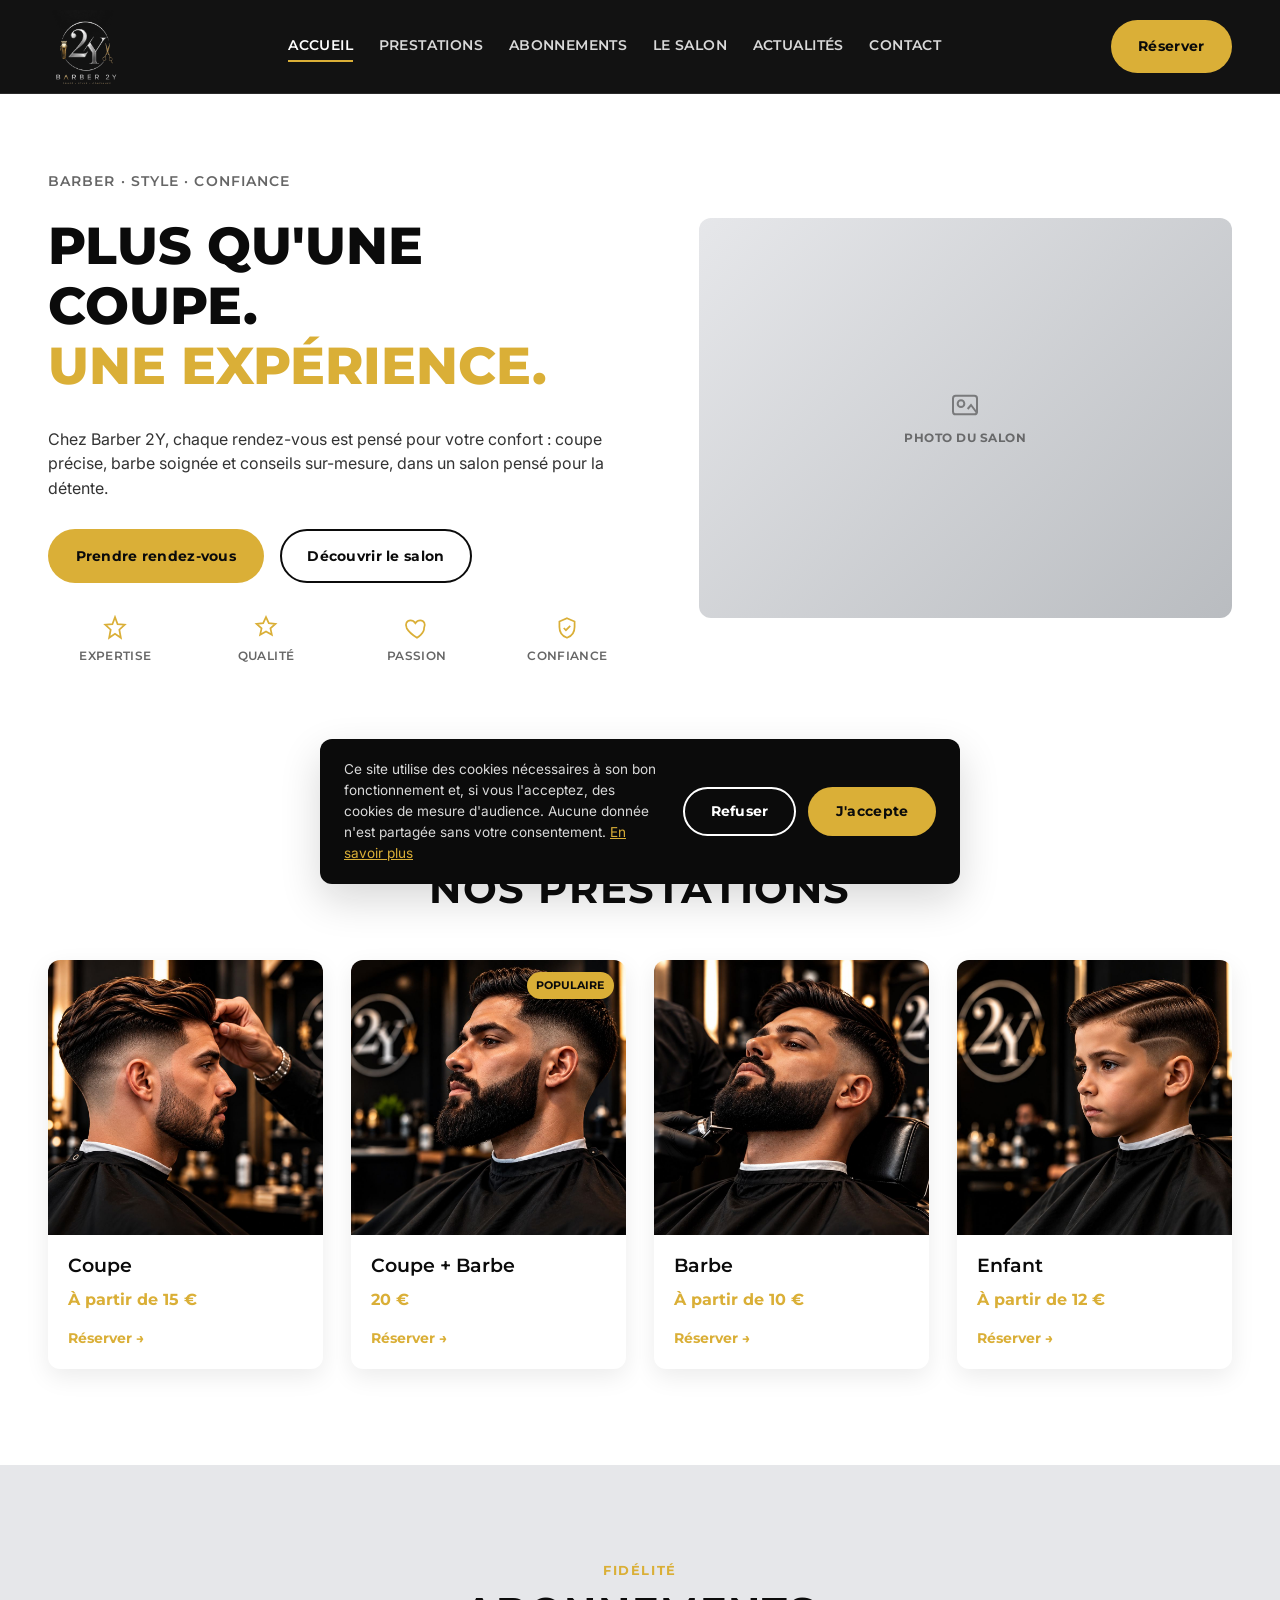
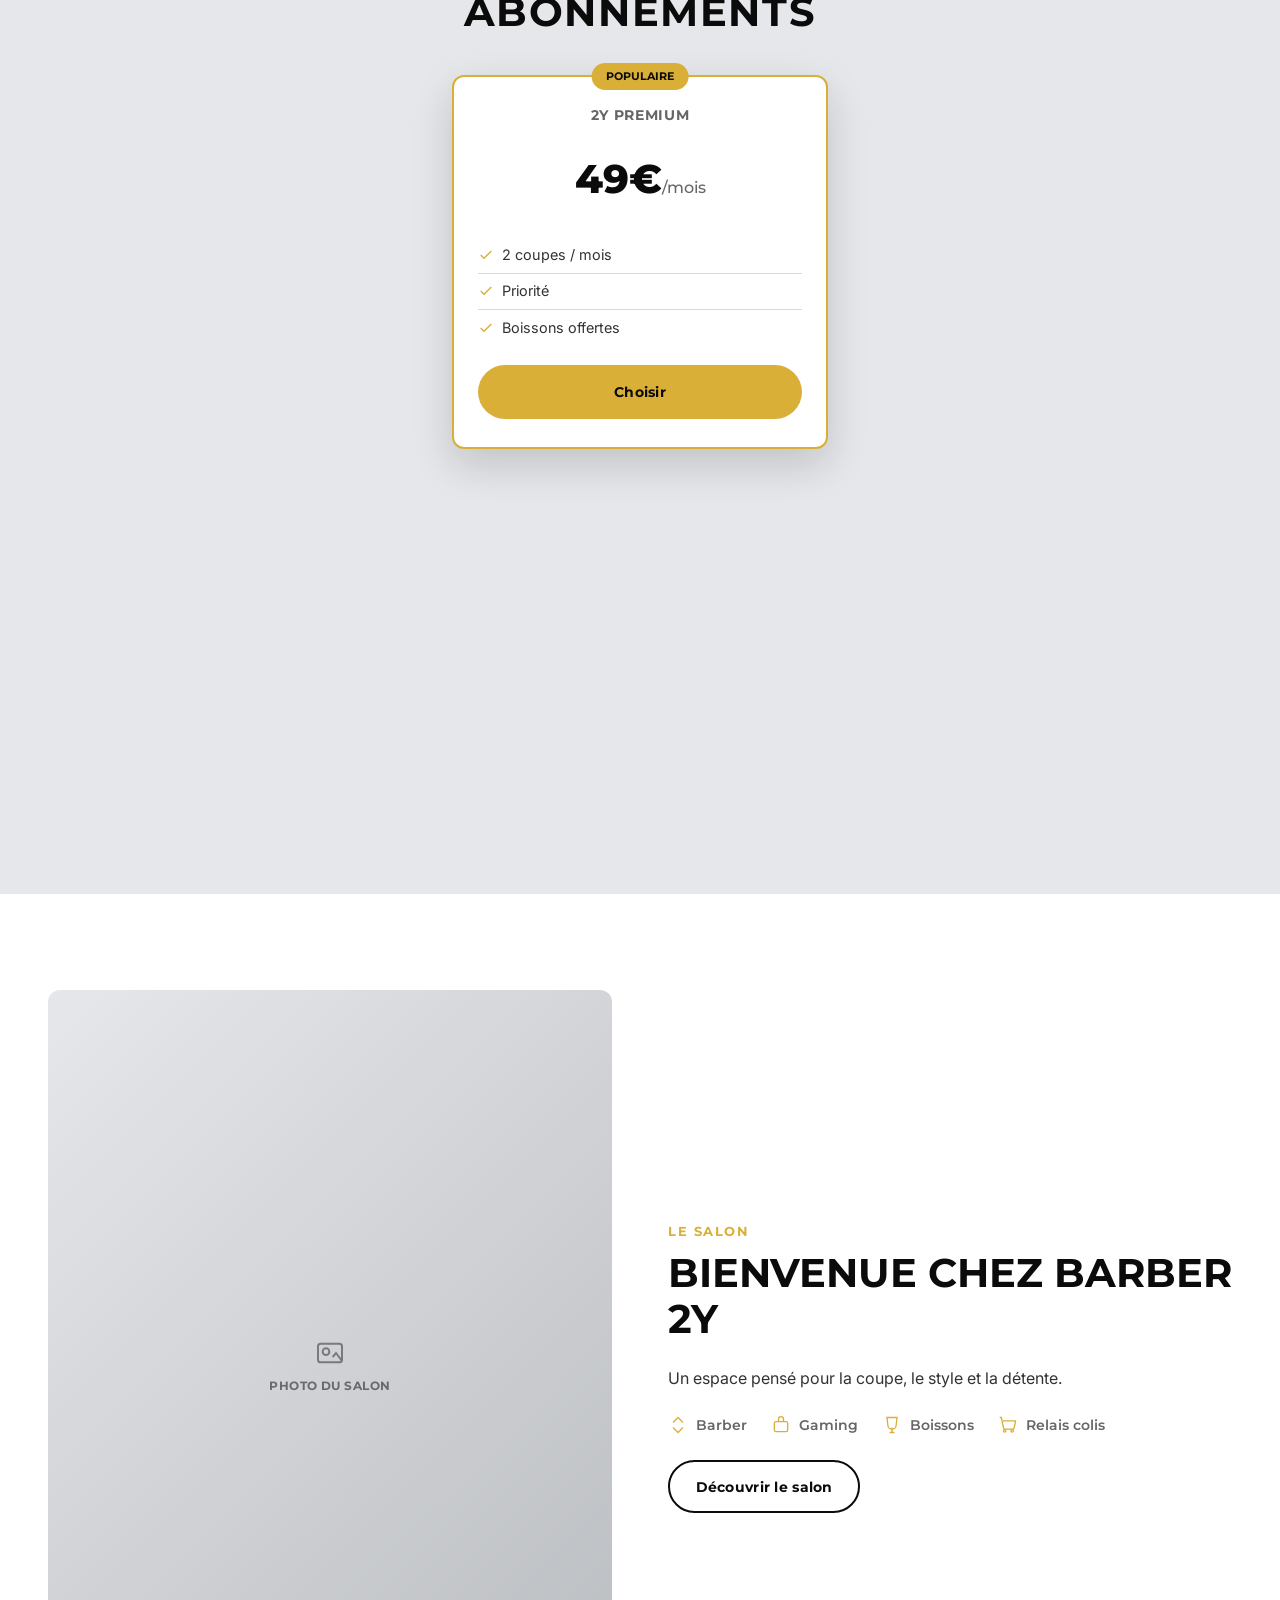
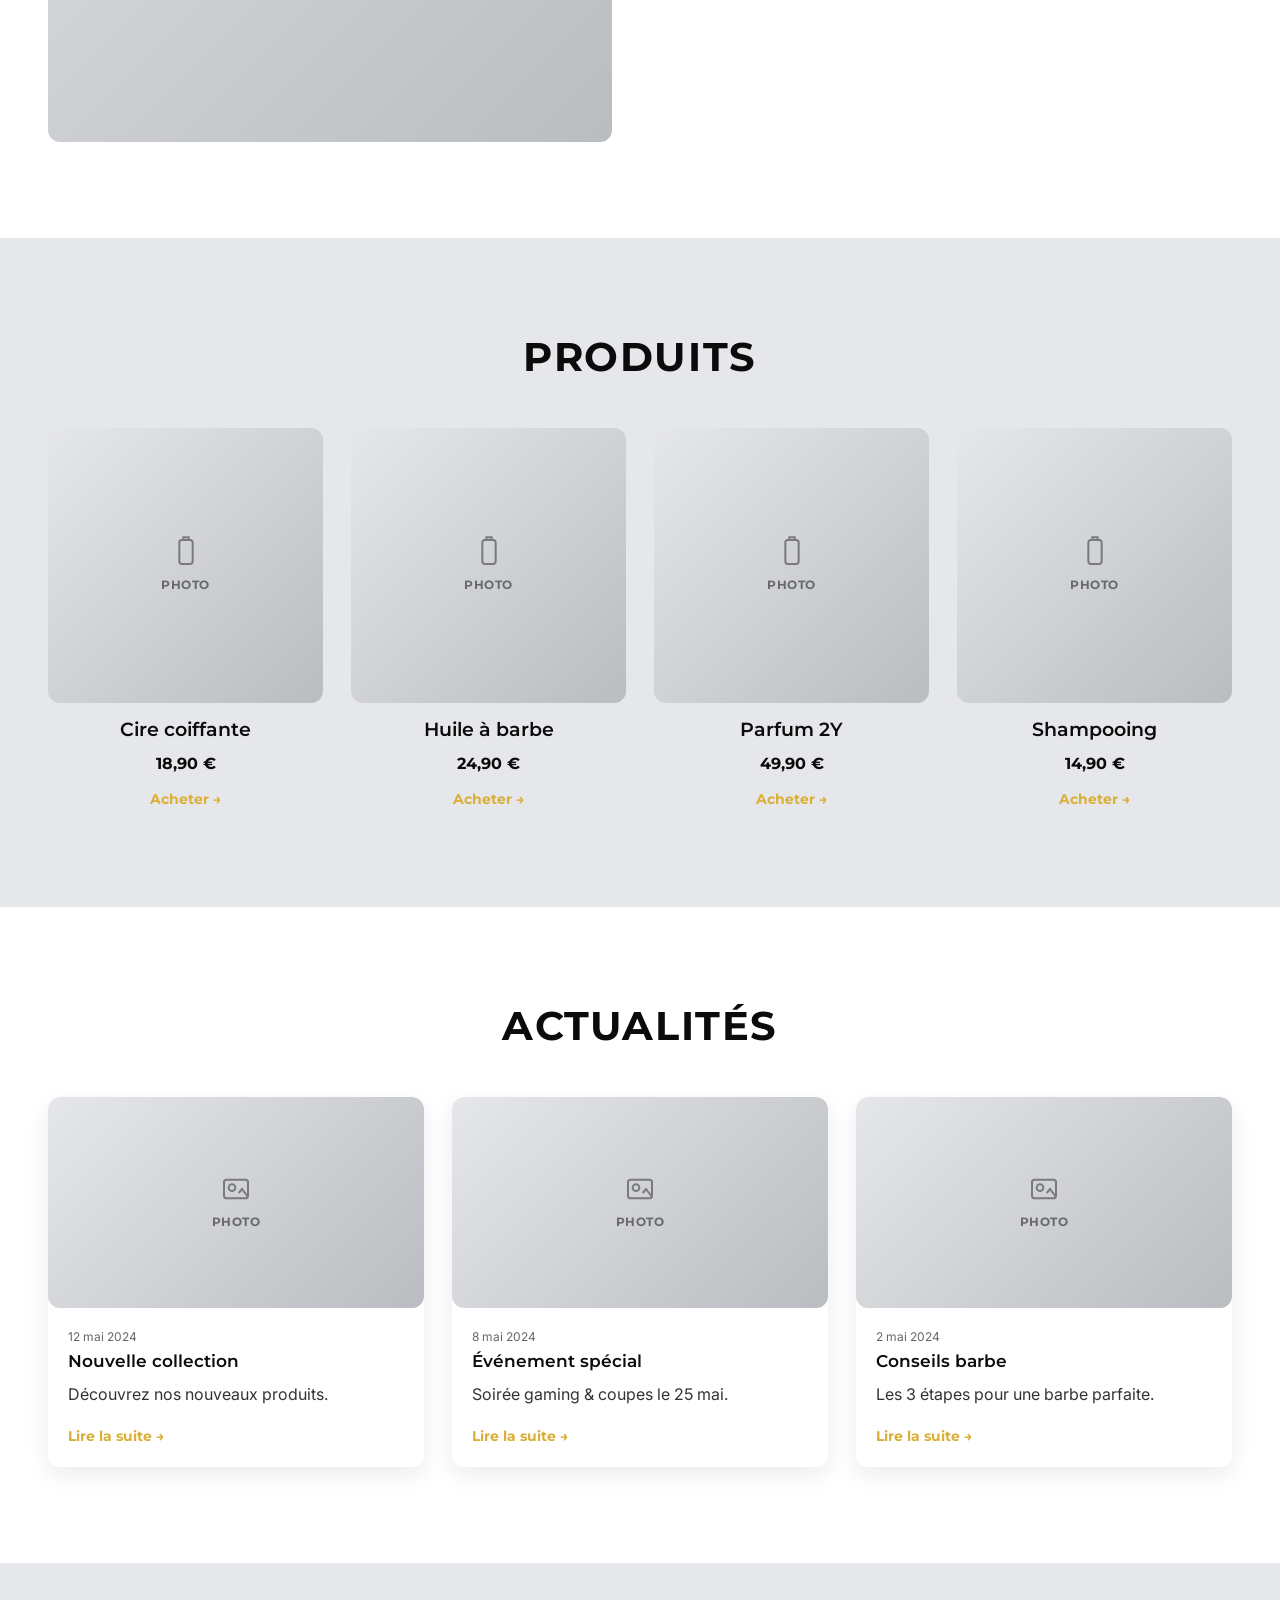
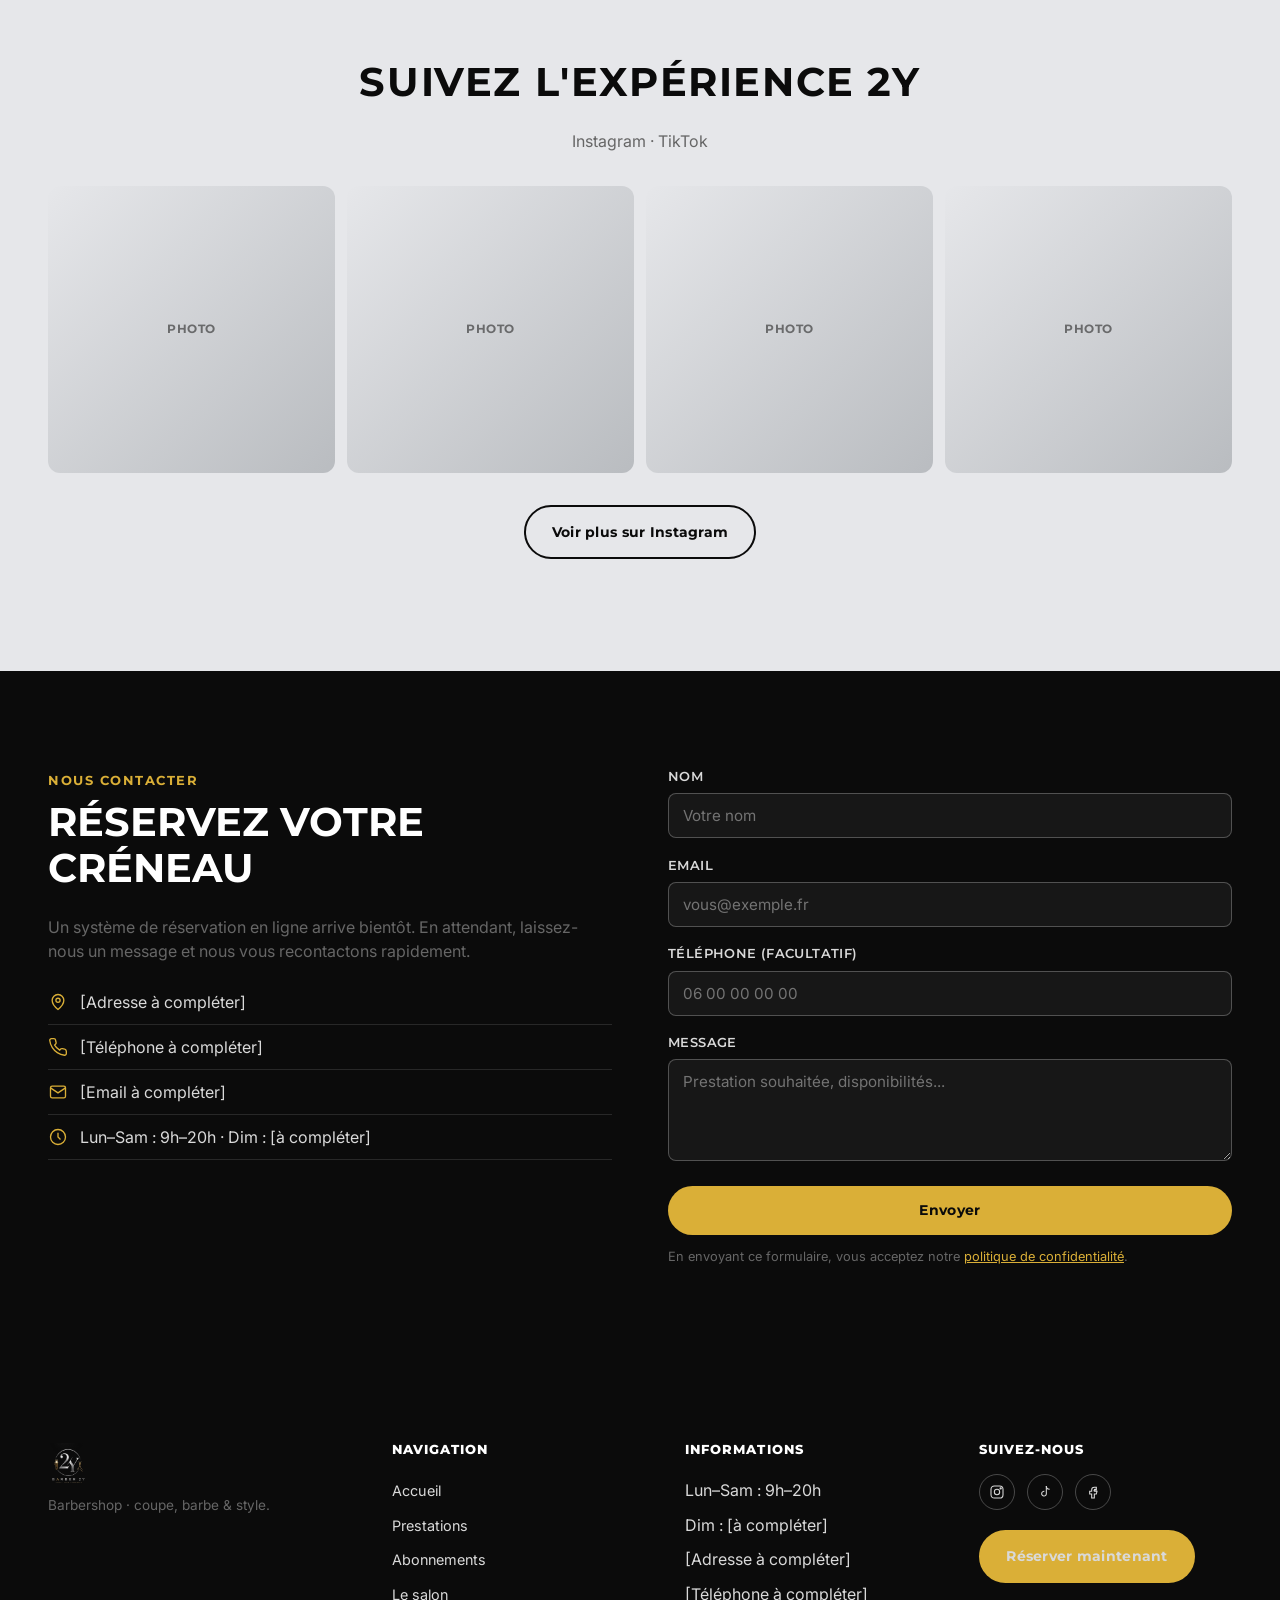
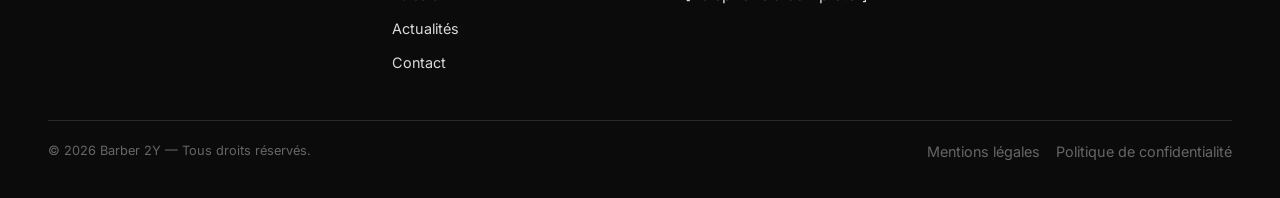
==== commit f705cd9b: "fix: logo médaillon empilé verticalement (comme le logo original) L'implémentation précédente mettai" ====
--- a/index.html
+++ b/index.html
@@ -90,8 +90,10 @@
     <div class="container header__inner">
       <a href="#accueil" class="brand" aria-label="Barber 2Y — accueil">
         <img class="brand__wordmark" src="images/logo/logo-header.png" width="480" height="501" alt="Barber 2Y" loading="eager" />
-        <img class="brand__badge" src="images/logo/icon-192.png" width="192" height="192" alt="" aria-hidden="true" loading="eager" />
-        <p class="brand__name" aria-hidden="true">Barber 2Y<span>Coupe &middot; Style &middot; Confiance</span></p>
+        <div class="brand__popout" aria-hidden="true">
+          <img class="brand__badge" src="images/logo/icon-192.png" width="192" height="192" alt="" />
+          <p class="brand__name">Barber 2Y<span>Coupe &middot; Style &middot; Confiance</span></p>
+        </div>
       </a>
 
       <nav class="nav" id="site-nav" data-open="false" aria-label="Navigation principale">
--- a/style.css
+++ b/style.css
@@ -296,62 +296,55 @@
   z-index: 2;
 }
 
-@media (min-width: 901px) {
-  .brand {
-    min-width: 220px;
-  }
-}
-
 .brand__wordmark {
   height: 74px;
   width: auto;
   transition: opacity 0.4s ease, transform 0.4s ease;
 }
 
-.brand__badge {
+.brand__popout {
   position: absolute;
   left: 0;
-  top: 50%;
-  height: 74px;
-  width: auto;
-  max-width: none;
-  aspect-ratio: 1 / 1;
-  border-radius: 50%;
+  top: 6px;
+  width: 128px;
+  display: flex;
+  flex-direction: column;
+  align-items: center;
   opacity: 0;
   pointer-events: none;
+  transform: translateY(-6px) scale(0.7);
+  transform-origin: top center;
+  transition: opacity 0.45s cubic-bezier(0.16, 0.8, 0.24, 1), transform 0.45s cubic-bezier(0.16, 0.8, 0.24, 1);
+}
+
+.brand__badge {
+  height: 108px;
+  width: 108px;
+  border-radius: 50%;
   box-shadow: 0 12px 28px rgba(0, 0, 0, 0.45), 0 0 0 3px var(--accent);
-  transform: translateY(-50%) scale(0.55);
-  transition: opacity 0.45s cubic-bezier(0.16, 0.8, 0.24, 1), height 0.45s cubic-bezier(0.16, 0.8, 0.24, 1),
-    transform 0.45s cubic-bezier(0.16, 0.8, 0.24, 1);
 }
 
 .brand__name {
-  position: absolute;
-  left: 126px;
-  top: 50%;
-  transform: translateY(-50%) translateX(-8px);
-  margin: 0;
+  margin: 0.55rem 0 0;
+  text-align: center;
   white-space: nowrap;
   font-family: var(--font-title);
   font-weight: 800;
-  font-size: 1.2rem;
-  letter-spacing: 0.08em;
+  font-size: 1.05rem;
+  letter-spacing: 0.06em;
   color: var(--blanc);
   text-transform: uppercase;
-  opacity: 0;
-  pointer-events: none;
-  transition: opacity 0.4s ease 0.12s, transform 0.4s ease 0.12s;
 }
 
 .brand__name span {
   display: block;
   font-family: var(--font-body);
   font-weight: 500;
-  font-size: 0.65rem;
-  letter-spacing: 0.14em;
+  font-size: 0.6rem;
+  letter-spacing: 0.12em;
   color: var(--gris-clair);
   text-transform: uppercase;
-  margin-top: 0.2rem;
+  margin-top: 0.25rem;
 }
 
 .header.is-scrolled .brand__wordmark {
@@ -359,26 +352,27 @@
   transform: scale(0.85);
 }
 
-.header.is-scrolled .brand__badge {
+.header.is-scrolled .brand__popout {
   opacity: 1;
-  height: 108px;
-  transform: translateY(-32%) scale(1);
-}
-
-.header.is-scrolled .brand__name {
-  opacity: 1;
-  transform: translateY(-50%) translateX(0);
+  transform: translateY(0) scale(1);
 }
 
 @media (max-width: 640px) {
-  .header.is-scrolled .brand__badge {
-    height: 86px;
-    transform: translateY(-28%) scale(1);
-  }
-
-  /* Pas assez de place à côté du bouton Réserver : le médaillon seul suffit */
-  .header.is-scrolled .brand__name {
-    opacity: 0;
+  .brand__popout {
+    width: 100px;
+  }
+
+  .brand__badge {
+    height: 84px;
+    width: 84px;
+  }
+
+  .brand__name {
+    font-size: 0.85rem;
+  }
+
+  .brand__name span {
+    font-size: 0.52rem;
   }
 }
 
@@ -524,8 +518,7 @@
   }
 
   .brand__wordmark,
-  .brand__badge,
-  .brand__name {
+  .brand__popout {
     transition: none !important;
   }
 }
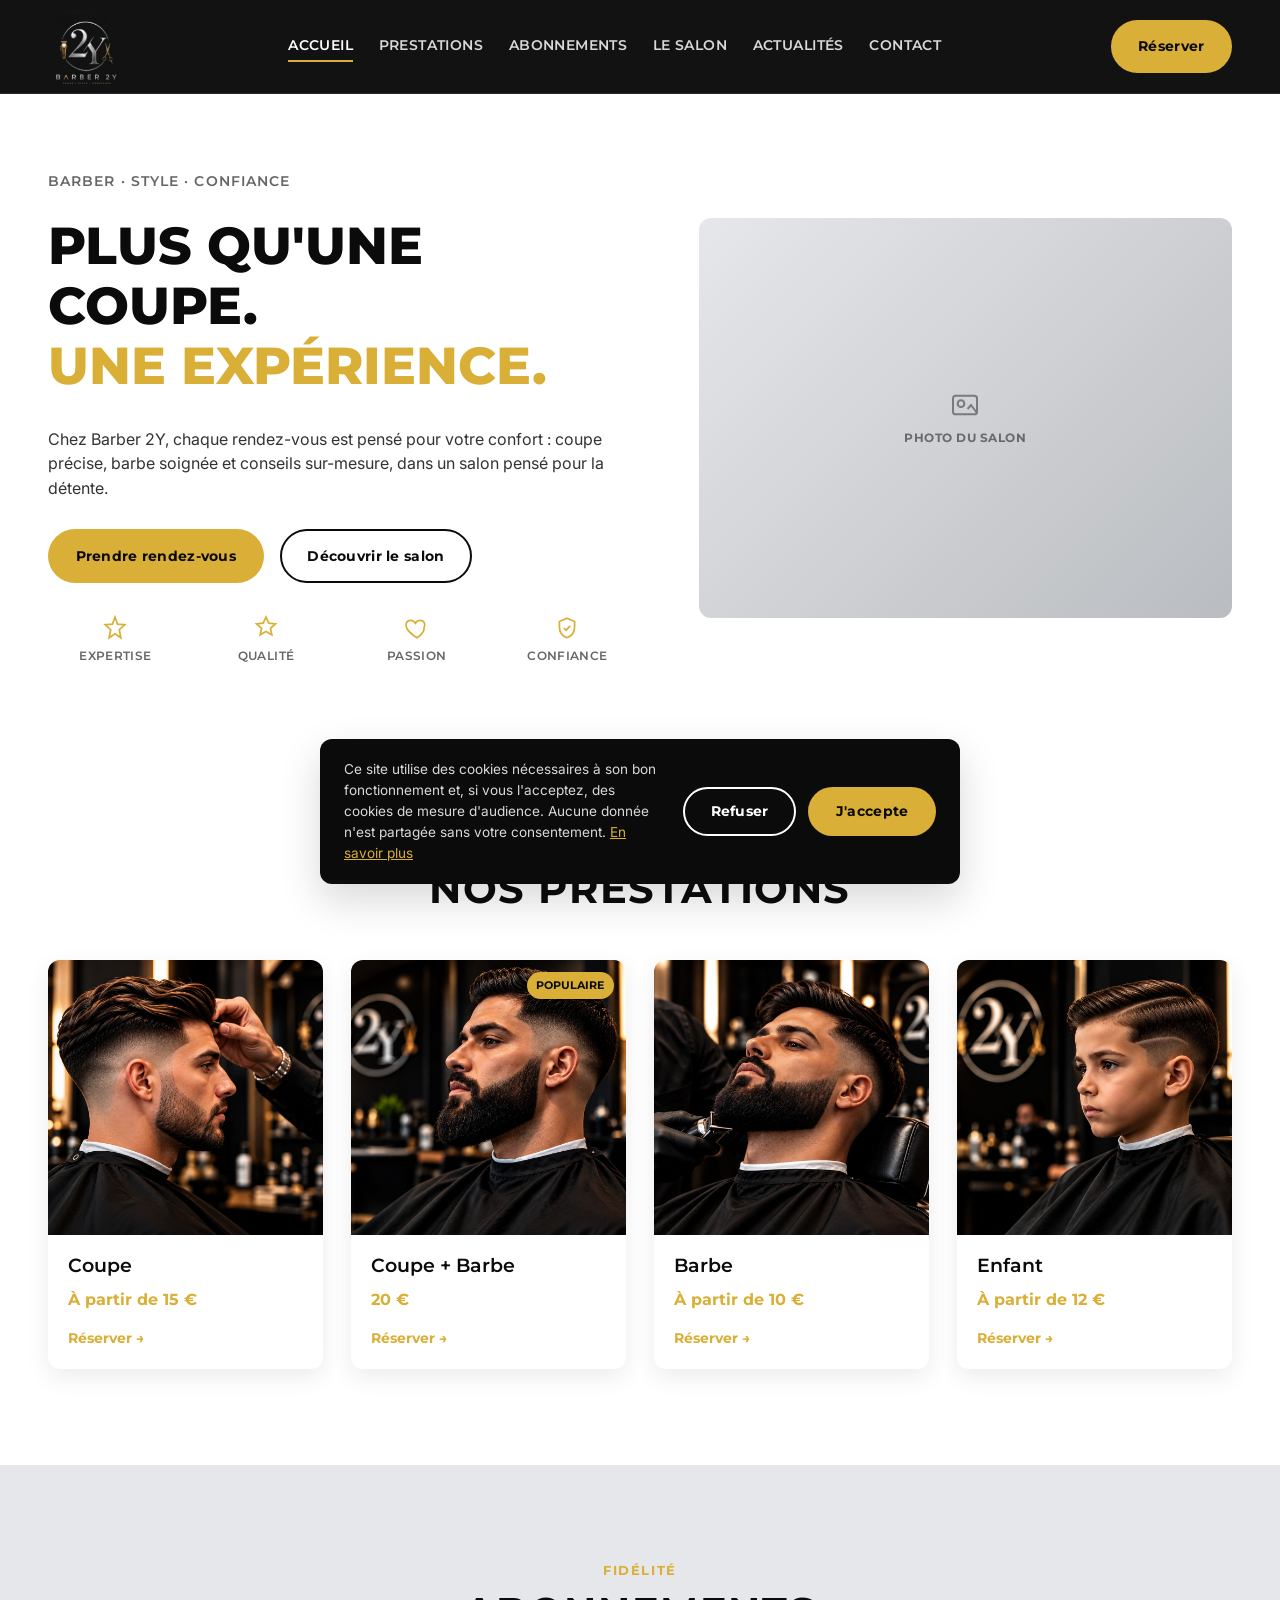
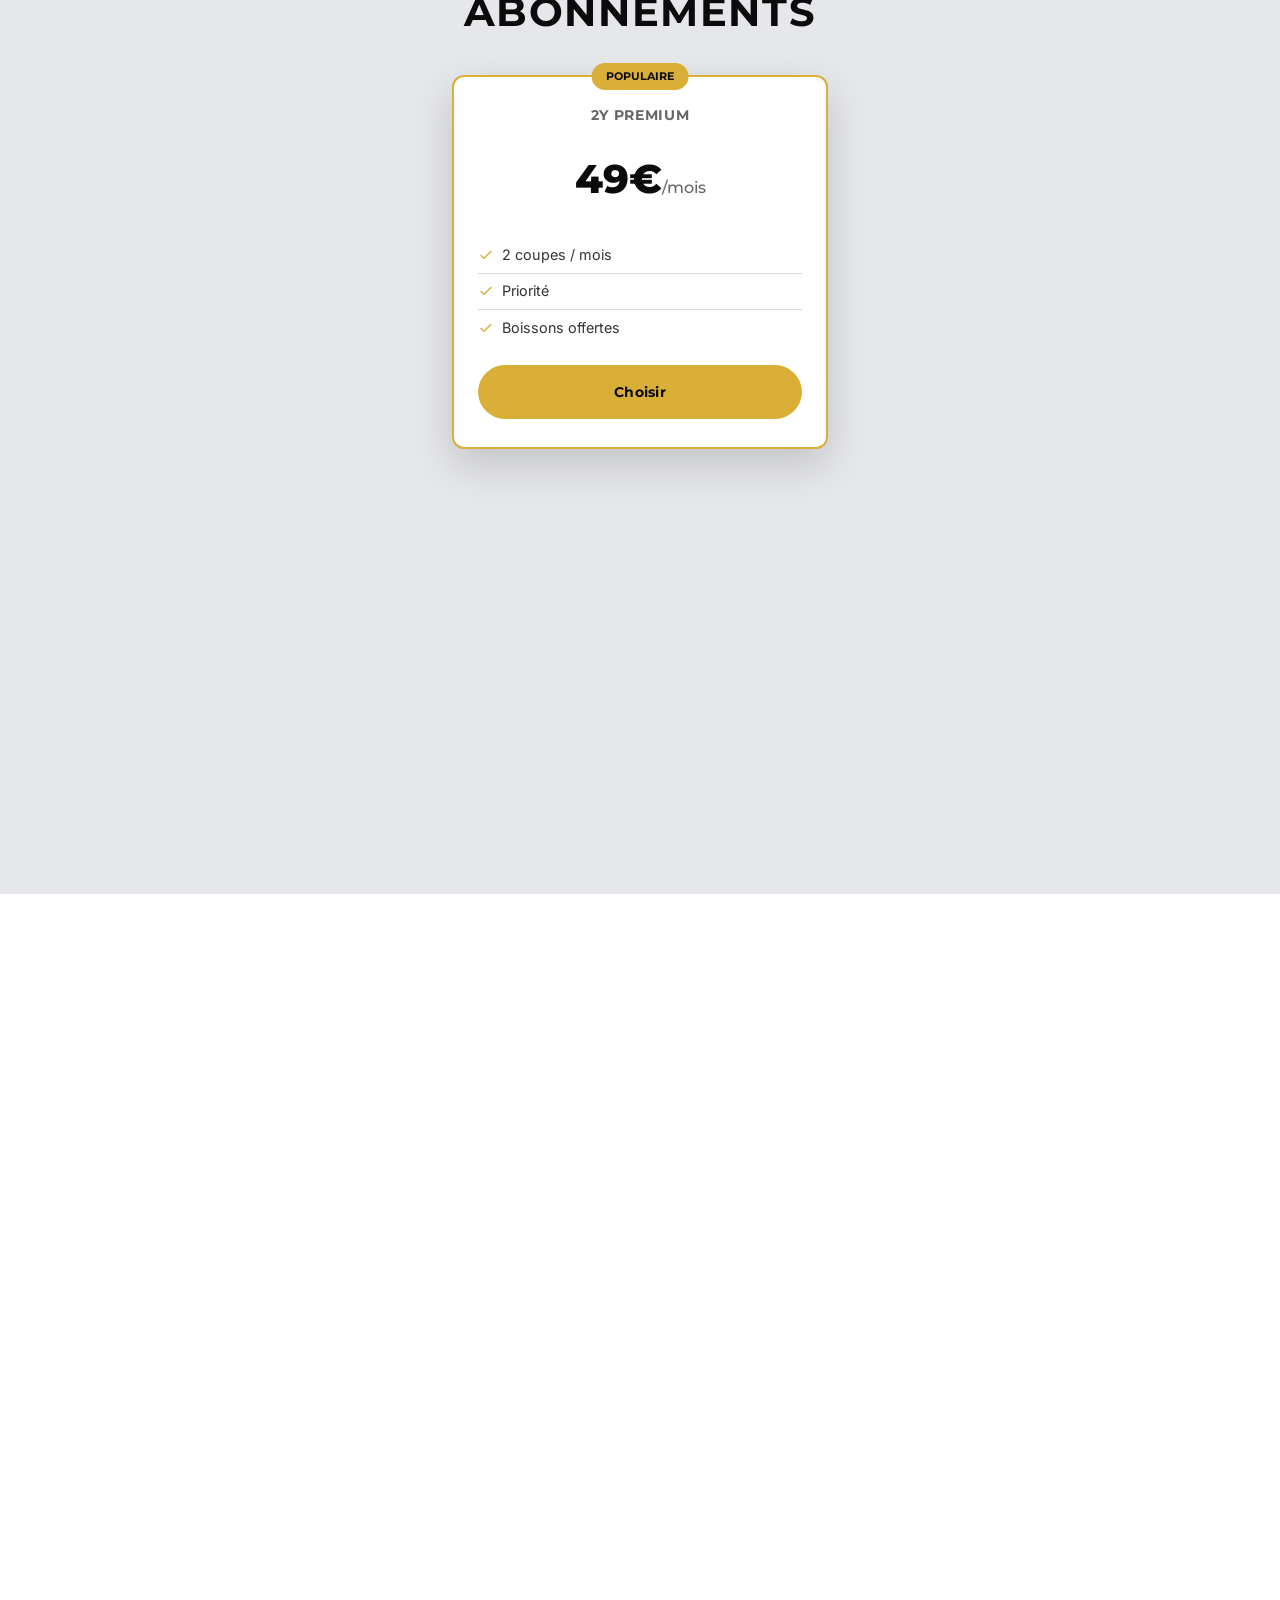
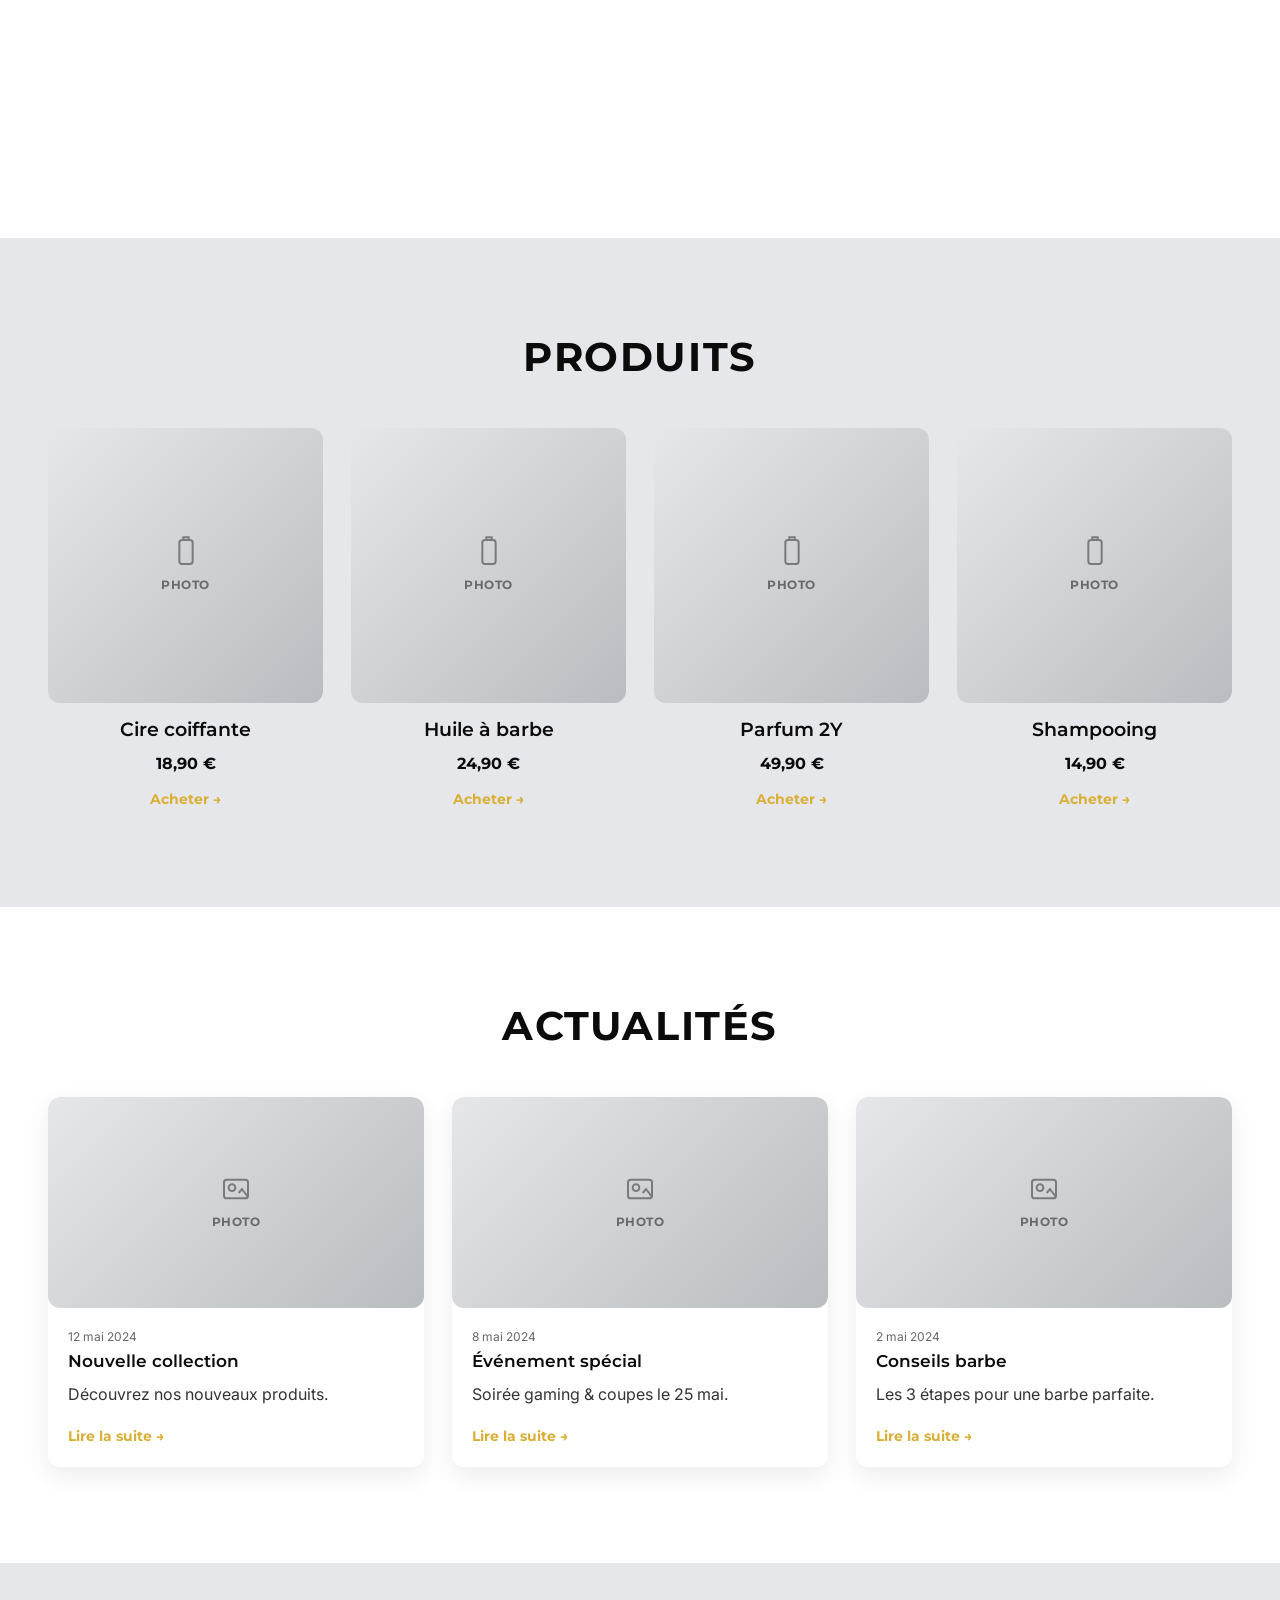
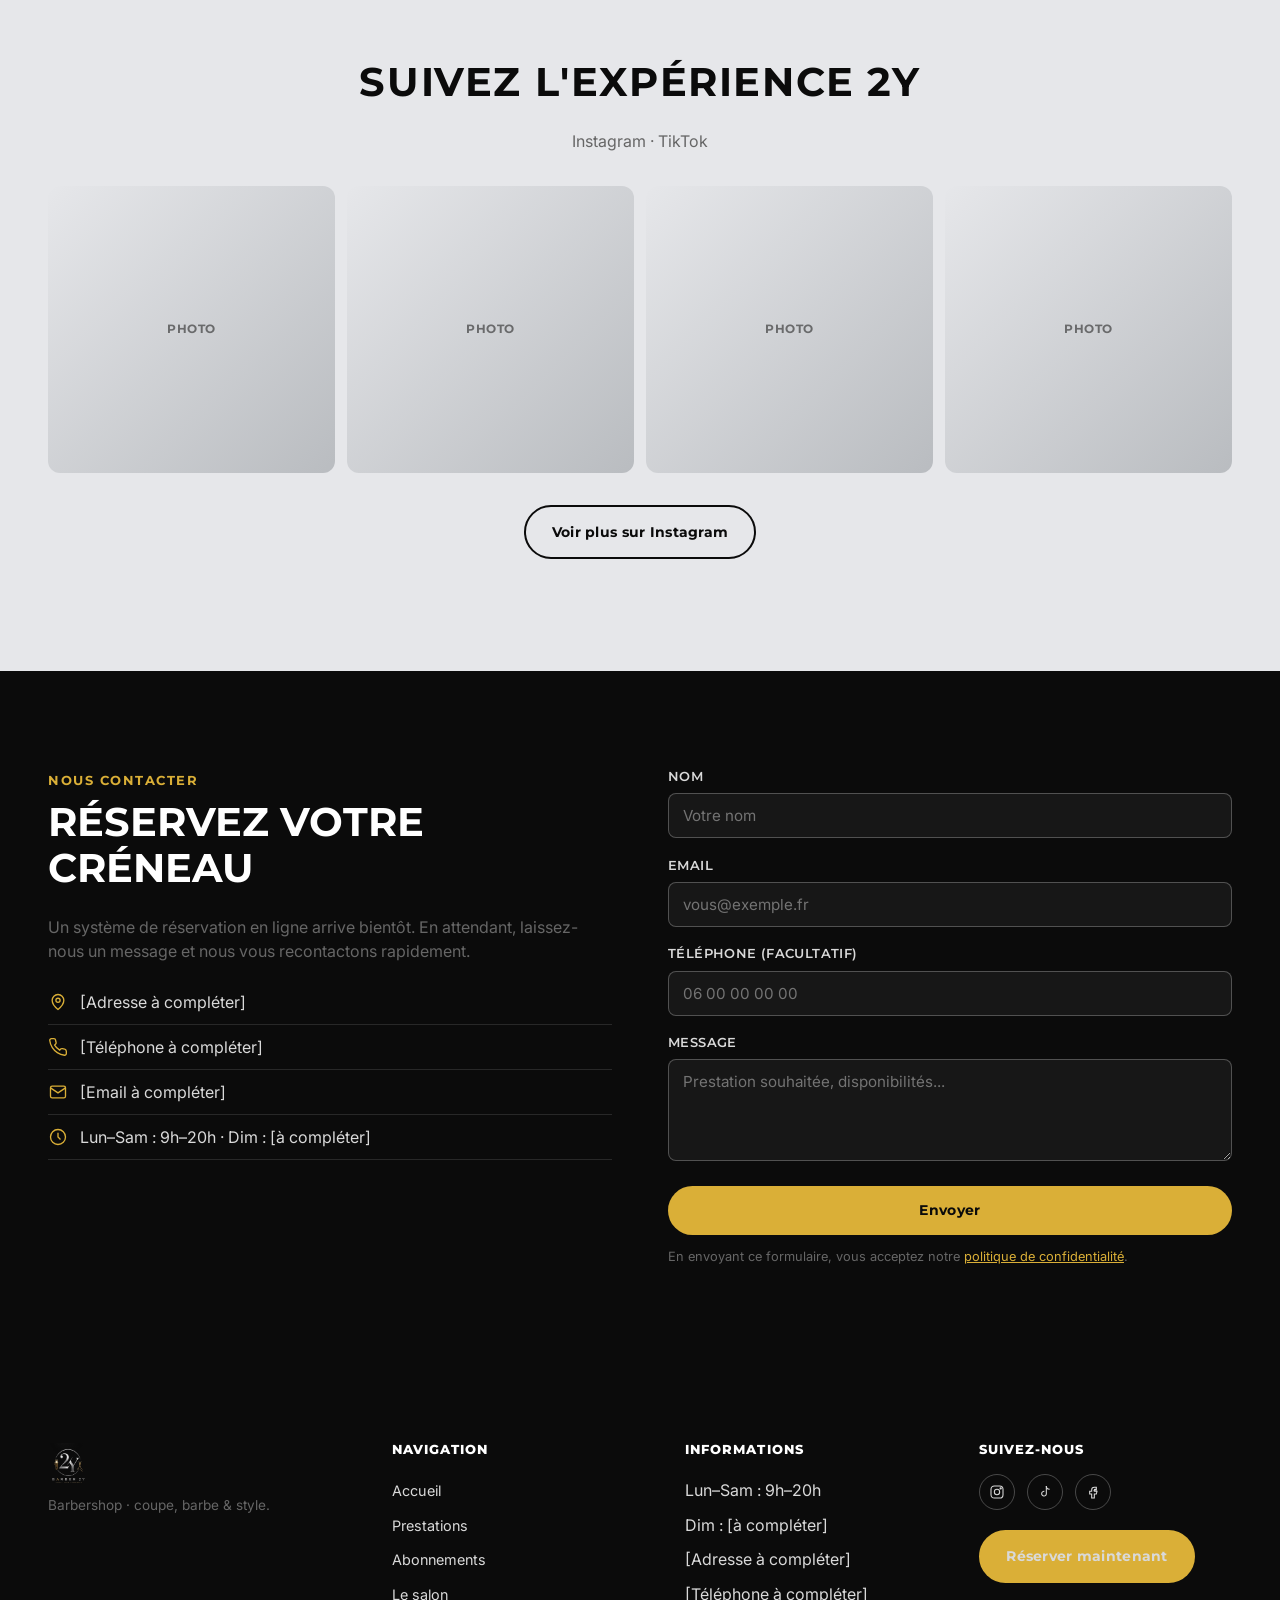
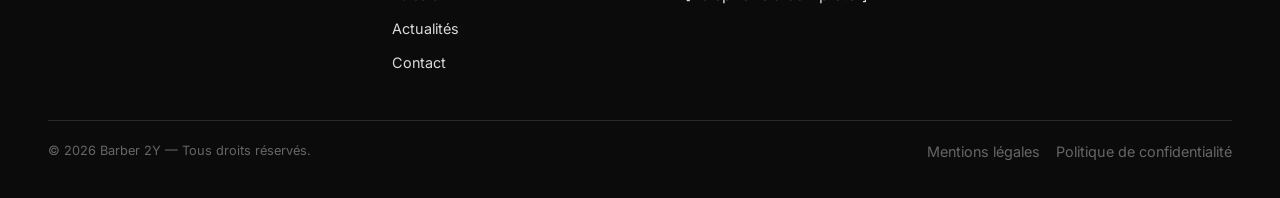
==== commit 38962fd9: "feat: retire le texte du médaillon + animation rotation au chargement - Le badge qui ressort au scro" ====
--- a/index.html
+++ b/index.html
@@ -92,7 +92,6 @@
         <img class="brand__wordmark" src="images/logo/logo-header.png" width="480" height="501" alt="Barber 2Y" loading="eager" />
         <div class="brand__popout" aria-hidden="true">
           <img class="brand__badge" src="images/logo/icon-192.png" width="192" height="192" alt="" />
-          <p class="brand__name">Barber 2Y<span>Coupe &middot; Style &middot; Confiance</span></p>
         </div>
       </a>
 
--- a/style.css
+++ b/style.css
@@ -300,6 +300,7 @@
   height: 74px;
   width: auto;
   transition: opacity 0.4s ease, transform 0.4s ease;
+  animation: medal-spin-in 1.1s cubic-bezier(0.2, 0.7, 0.2, 1) both;
 }
 
 .brand__popout {
@@ -324,27 +325,18 @@
   box-shadow: 0 12px 28px rgba(0, 0, 0, 0.45), 0 0 0 3px var(--accent);
 }
 
-.brand__name {
-  margin: 0.55rem 0 0;
-  text-align: center;
-  white-space: nowrap;
-  font-family: var(--font-title);
-  font-weight: 800;
-  font-size: 1.05rem;
-  letter-spacing: 0.06em;
-  color: var(--blanc);
-  text-transform: uppercase;
-}
-
-.brand__name span {
-  display: block;
-  font-family: var(--font-body);
-  font-weight: 500;
-  font-size: 0.6rem;
-  letter-spacing: 0.12em;
-  color: var(--gris-clair);
-  text-transform: uppercase;
-  margin-top: 0.25rem;
+@keyframes medal-spin-in {
+  from {
+    opacity: 0;
+    transform: rotate(-220deg) scale(0.4);
+  }
+  60% {
+    opacity: 1;
+  }
+  to {
+    opacity: 1;
+    transform: rotate(0deg) scale(1);
+  }
 }
 
 .header.is-scrolled .brand__wordmark {
@@ -365,14 +357,6 @@
   .brand__badge {
     height: 84px;
     width: 84px;
-  }
-
-  .brand__name {
-    font-size: 0.85rem;
-  }
-
-  .brand__name span {
-    font-size: 0.52rem;
   }
 }
 
@@ -517,6 +501,12 @@
     animation: none !important;
   }
 
+  .brand__wordmark {
+    animation: none !important;
+    opacity: 1 !important;
+    transform: none !important;
+  }
+
   .brand__wordmark,
   .brand__popout {
     transition: none !important;
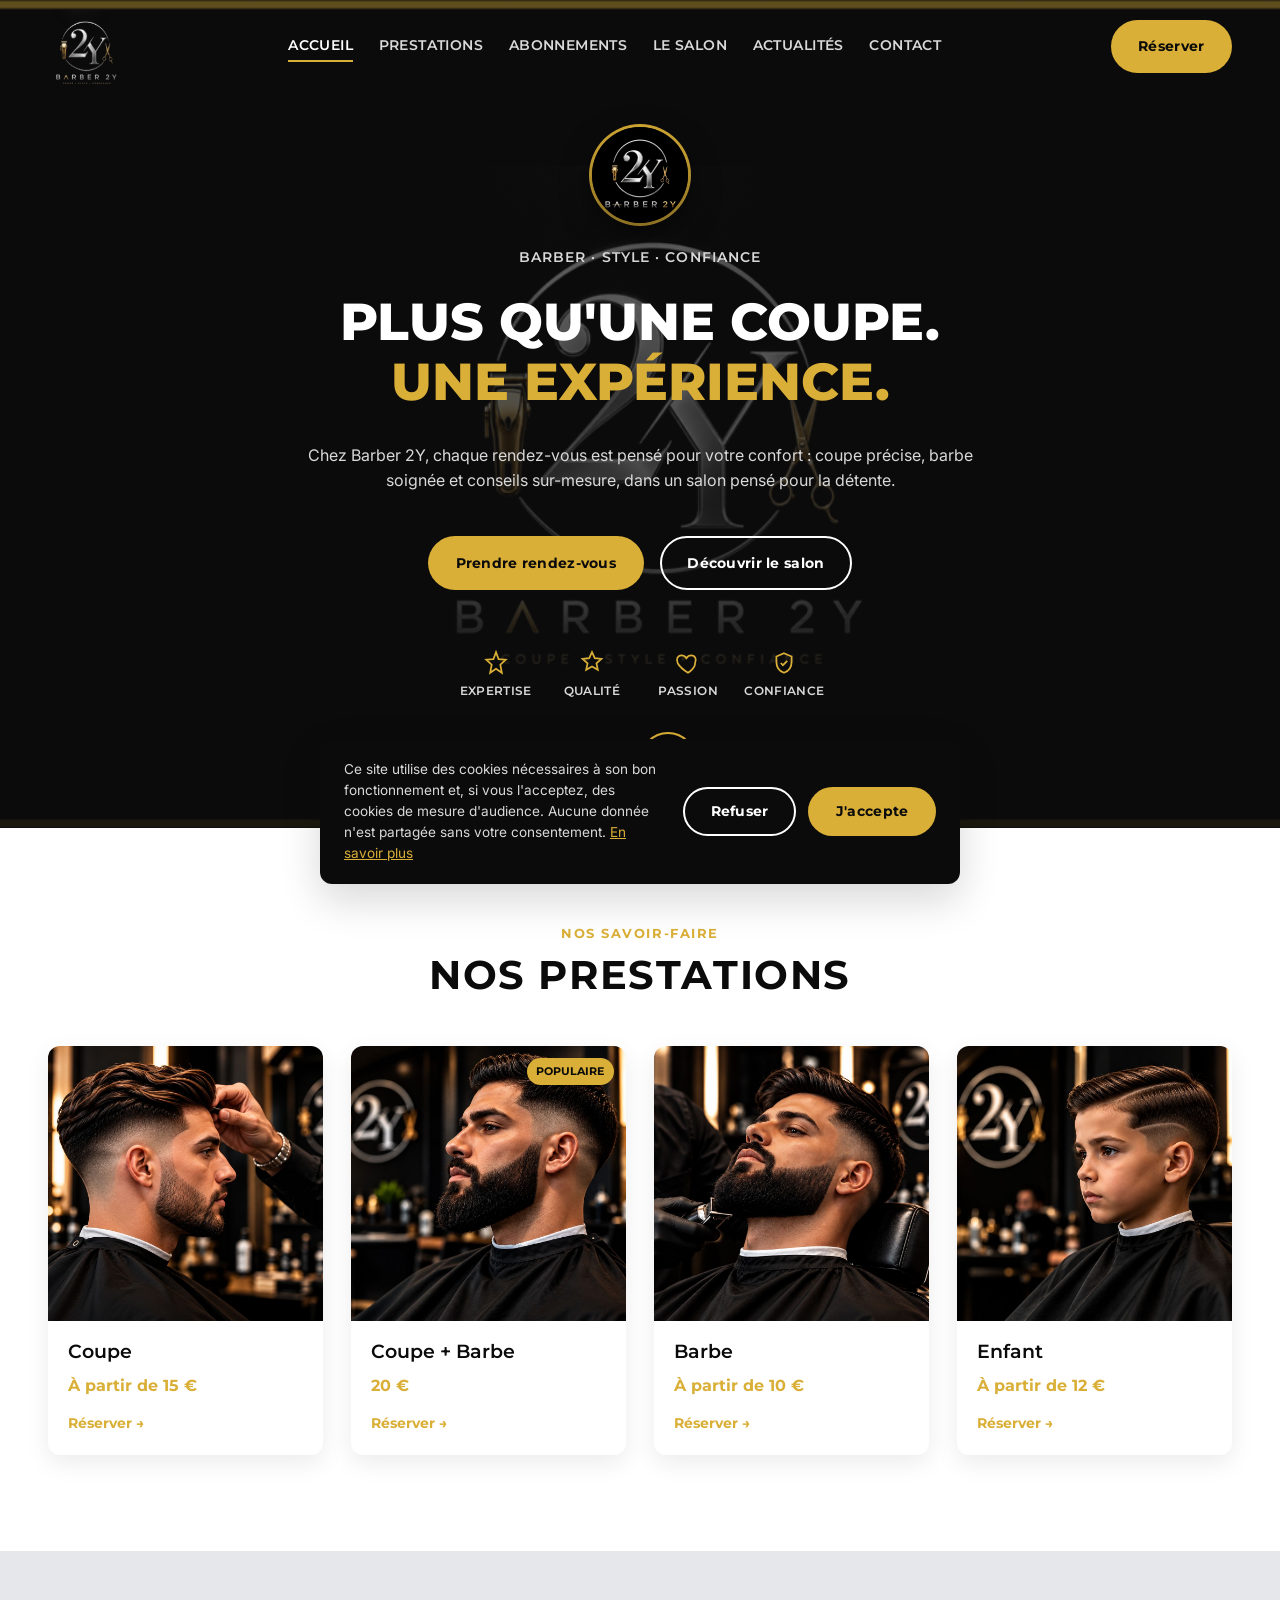
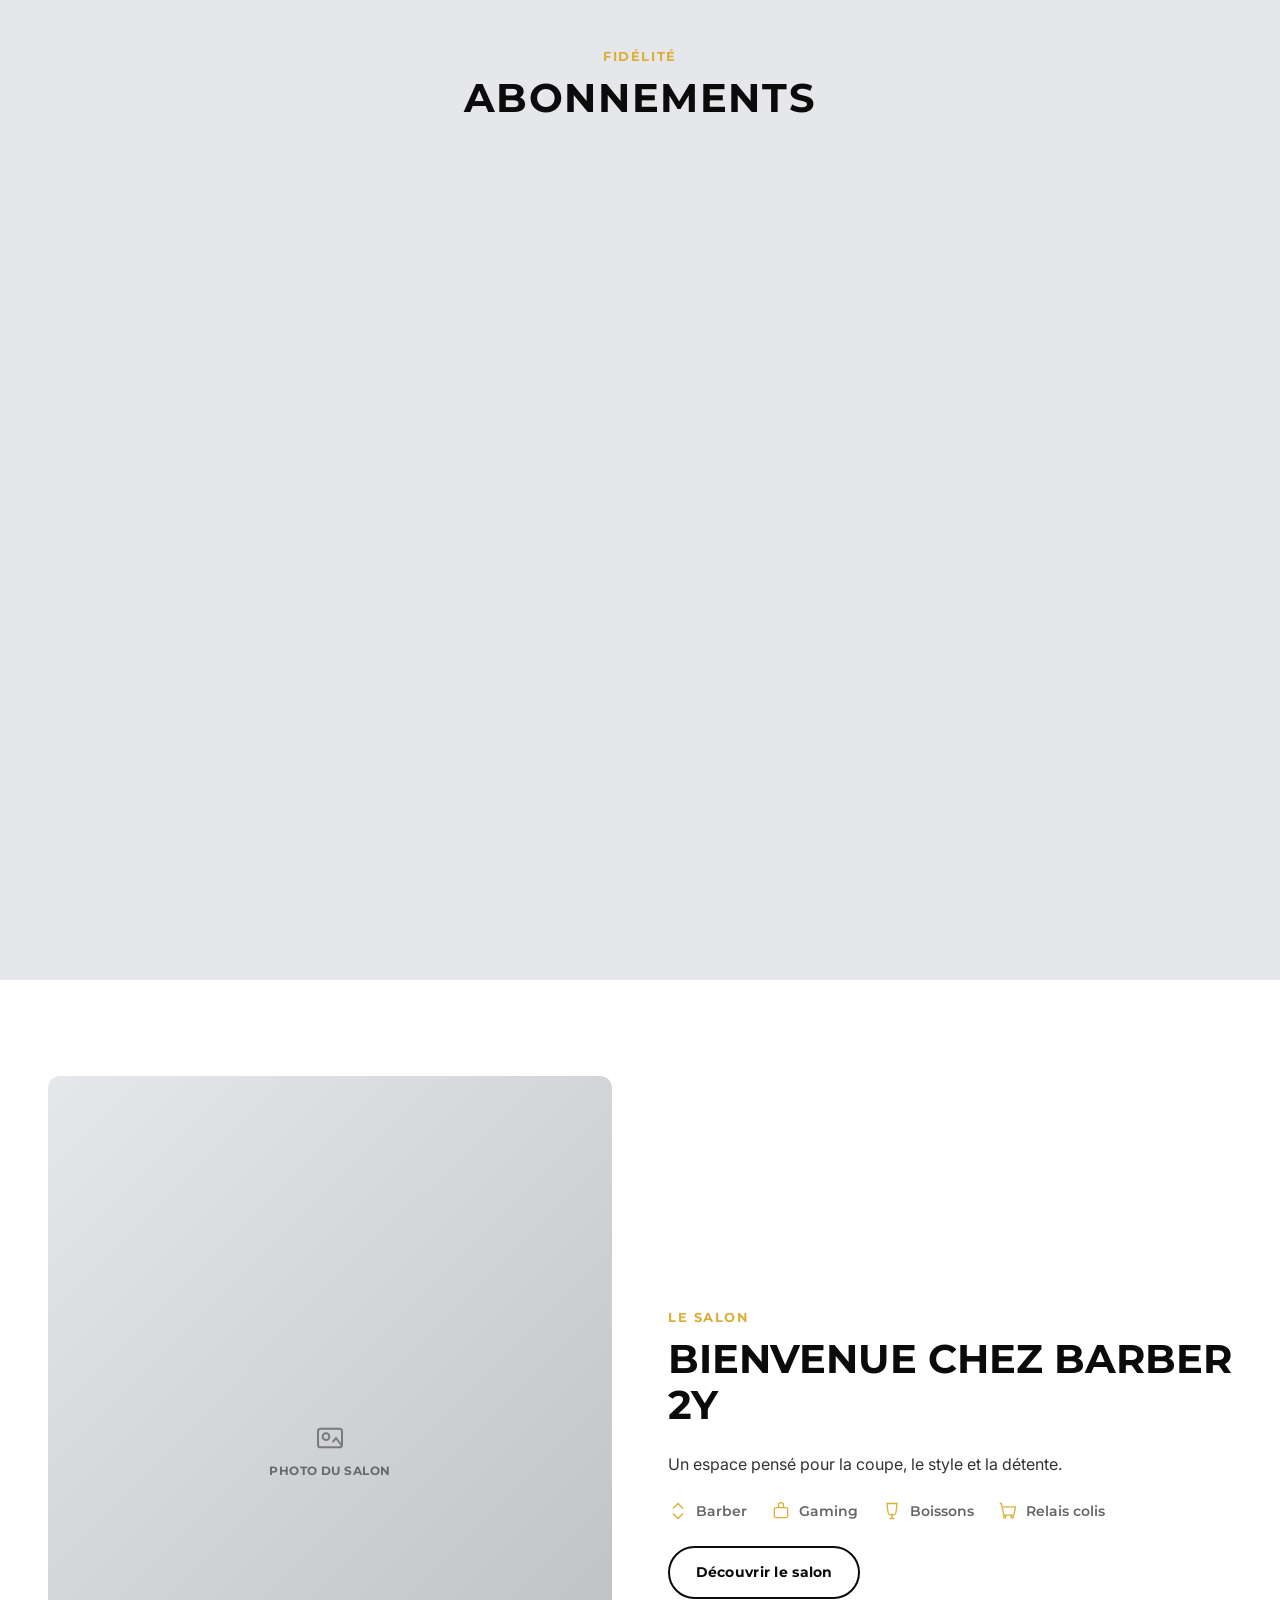
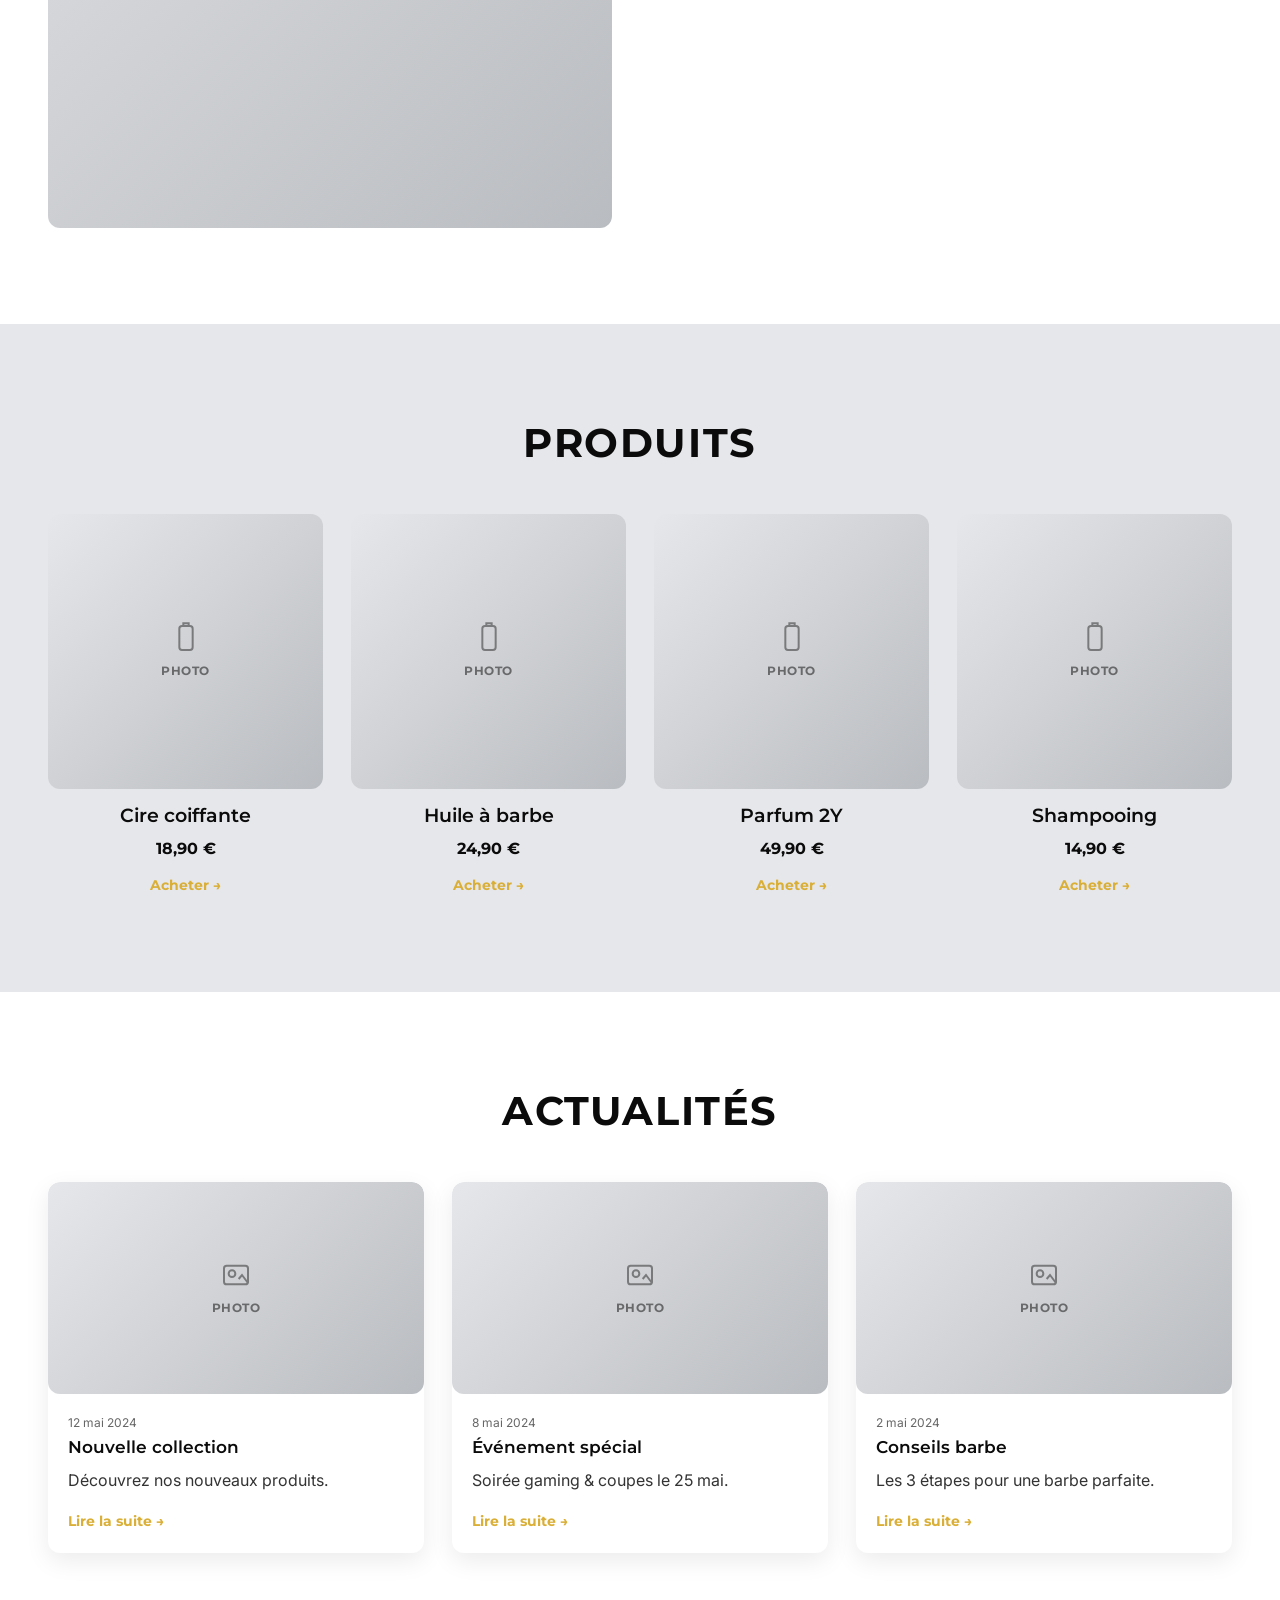
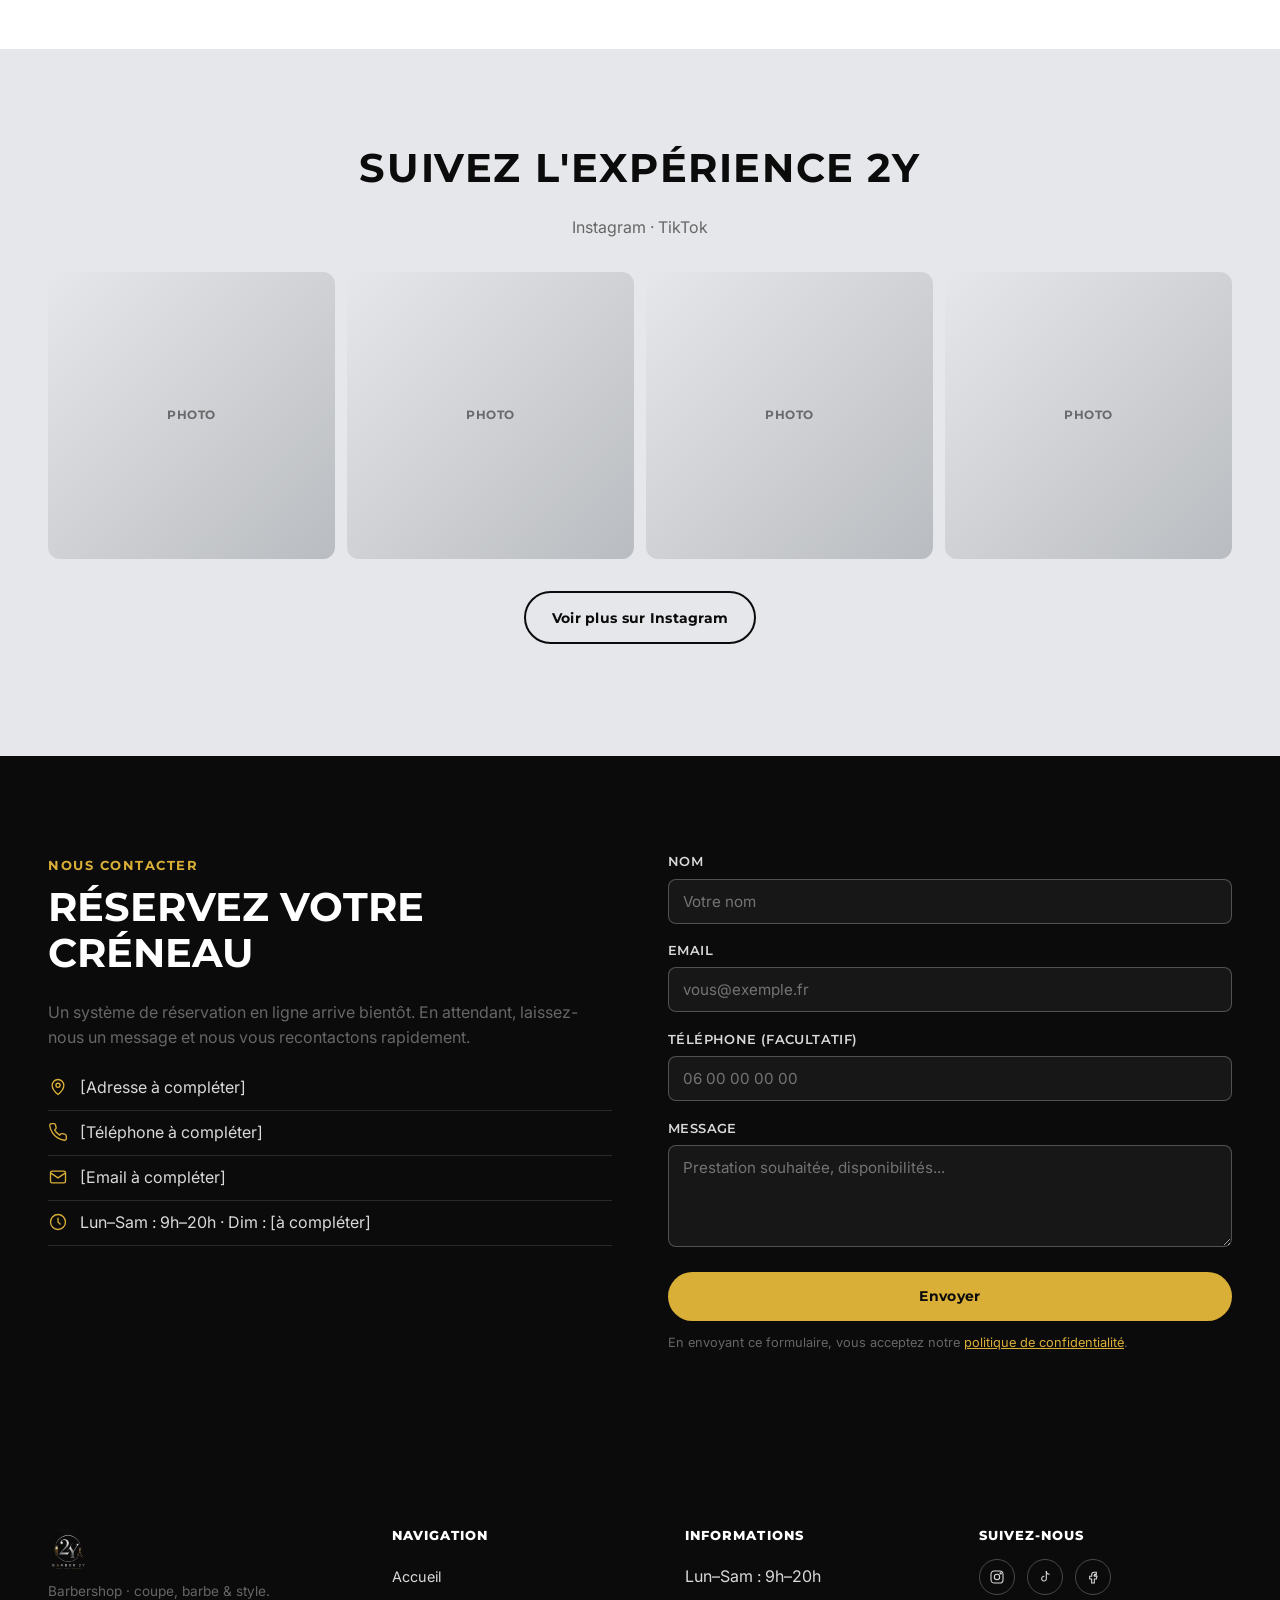
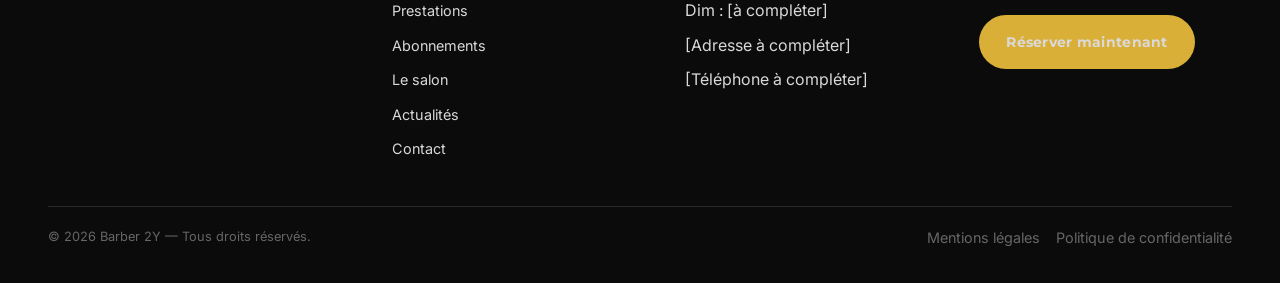
==== commit 86edc9b6: "feat: hero vidéo plein écran + header transparent progressif - Nouveau hero : vidéo (video/barber_to" ====
--- a/index.html
+++ b/index.html
@@ -115,8 +115,14 @@
 
   <main id="main-content">
     <!-- ============ HERO ============ -->
-    <section class="hero container" id="accueil">
+    <section class="hero" id="accueil">
+      <video class="hero__video" autoplay muted loop playsinline poster="images/og-image.png">
+        <source src="video/barber_tools.mp4" type="video/mp4" />
+      </video>
+      <div class="hero__overlay"></div>
+
       <div class="hero__content">
+        <img class="hero__logo" src="images/logo/icon-192.png" width="192" height="192" alt="Barber 2Y" />
         <p class="hero__lead">Barber &middot; Style &middot; Confiance</p>
         <h1>
           Plus qu'une coupe.
@@ -128,7 +134,7 @@
         </p>
         <div class="hero__cta">
           <a href="#contact" class="btn btn-primary">Prendre rendez-vous</a>
-          <a href="#salon" class="btn btn-outline">Découvrir le salon</a>
+          <a href="#salon" class="btn btn-outline--light">Découvrir le salon</a>
         </div>
         <div class="hero__badges">
           <div class="hero__badge">
@@ -149,12 +155,10 @@
           </div>
         </div>
       </div>
-      <div class="hero__media">
-        <div class="ph ph--hero" role="img" aria-label="Photo de l'intérieur du salon Barber 2Y" data-todo="photo">
-          <svg viewBox="0 0 24 24" fill="none" stroke="currentColor" stroke-width="1.5"><rect x="3" y="5" width="18" height="14" rx="2"/><circle cx="9" cy="11" r="2.5"/><path d="M14 15l2.5-3 4.5 6"/></svg>
-          <span>Photo du salon</span>
-        </div>
-      </div>
+
+      <a href="#prestations" class="hero__scroll-cue" aria-label="Défiler vers les prestations">
+        <svg viewBox="0 0 24 24" fill="none" stroke="currentColor" stroke-width="2.4" stroke-linecap="round" stroke-linejoin="round"><path d="M6 9l6 6 6-6"/></svg>
+      </a>
     </section>
 
     <!-- ============ PRESTATIONS ============ -->
--- a/style.css
+++ b/style.css
@@ -36,6 +36,7 @@
   --section-pad-y: clamp(3rem, 8vw, 6rem);
   --section-pad-x: clamp(1.25rem, 5vw, 3rem);
   --max-width: 1280px;
+  --header-h: 96px;
 }
 
 /* ---------- Reset ---------- */
@@ -48,6 +49,7 @@
 html {
   scroll-behavior: smooth;
   overflow-x: hidden;
+  scroll-padding-top: var(--header-h);
 }
 
 body {
@@ -274,11 +276,13 @@
 
 /* ---------- Header ---------- */
 .header {
-  position: sticky;
+  position: fixed;
   top: 0;
+  left: 0;
+  right: 0;
   z-index: 100;
-  background: rgba(11, 11, 11, 0.97);
-  border-bottom: 1px solid rgba(255, 255, 255, 0.1);
+  background: rgba(11, 11, 11, var(--header-alpha, 0.97));
+  border-bottom: 1px solid rgba(255, 255, 255, calc(var(--header-alpha, 0.97) * 0.1));
 }
 
 .header__inner {
@@ -467,11 +471,7 @@
 }
 
 .hero__content {
-  animation: fade-slide-in 0.8s cubic-bezier(0.16, 0.8, 0.24, 1) both;
-}
-
-.hero__media {
-  animation: fade-slide-in 0.8s cubic-bezier(0.16, 0.8, 0.24, 1) 0.15s both;
+  animation: fade-slide-in 0.8s cubic-bezier(0.16, 0.8, 0.24, 1) 0.2s both;
 }
 
 @media (prefers-reduced-motion: reduce) {
@@ -480,8 +480,7 @@
   }
 
   .reveal,
-  .hero__content,
-  .hero__media {
+  .hero__content {
     animation: none !important;
     transition: none !important;
     opacity: 1 !important;
@@ -511,31 +510,84 @@
   .brand__popout {
     transition: none !important;
   }
-}
-
-/* ---------- Hero ---------- */
+
+  .hero__logo {
+    animation: none !important;
+    opacity: 1 !important;
+    transform: none !important;
+  }
+
+  .hero__scroll-cue {
+    animation: none !important;
+  }
+
+  .hero__video {
+    display: none;
+  }
+}
+
+/* ---------- Hero (vidéo plein écran) ---------- */
 .hero {
-  display: grid;
-  grid-template-columns: 1.1fr 1fr;
-  align-items: center;
-  gap: clamp(2rem, 5vw, 4rem);
-  padding-block: clamp(2.5rem, 6vw, 5rem);
-}
-
-@media (max-width: 900px) {
-  .hero {
-    grid-template-columns: 1fr;
-  }
+  position: relative;
+  min-height: 92vh;
+  display: flex;
+  flex-direction: column;
+  align-items: center;
+  justify-content: center;
+  text-align: center;
+  overflow: hidden;
+  background: var(--noir);
+  padding-inline: var(--section-pad-x);
+  padding-block: clamp(3rem, 8vw, 5rem);
+}
+
+.hero__video {
+  position: absolute;
+  inset: 0;
+  width: 100%;
+  height: 100%;
+  object-fit: cover;
+  z-index: 0;
+}
+
+.hero__overlay {
+  position: absolute;
+  inset: 0;
+  z-index: 1;
+  background: linear-gradient(180deg, rgba(11, 11, 11, 0.6) 0%, rgba(11, 11, 11, 0.72) 55%, rgba(11, 11, 11, 0.92) 100%);
+}
+
+.hero__logo {
+  width: 96px;
+  height: 96px;
+  border-radius: 50%;
+  box-shadow: 0 12px 30px rgba(0, 0, 0, 0.5), 0 0 0 3px var(--accent);
+  margin-bottom: 1.5rem;
+  animation: medal-spin-in 1.2s cubic-bezier(0.2, 0.7, 0.2, 1) 0.1s both;
+}
+
+.hero__content {
+  position: relative;
+  z-index: 2;
+  max-width: 700px;
+  display: flex;
+  flex-direction: column;
+  align-items: center;
 }
 
 .hero__content h1 {
   font-size: clamp(2rem, 5vw, 3.25rem);
   text-transform: uppercase;
+  color: var(--blanc);
 }
 
 .hero__content h1 .accent {
   color: var(--accent);
   display: block;
+}
+
+.hero__content p {
+  color: var(--gris-clair);
 }
 
 .hero__lead {
@@ -544,13 +596,14 @@
   letter-spacing: 0.08em;
   text-transform: uppercase;
   font-size: 0.85rem;
-  color: var(--text-muted);
+  color: var(--gris-clair);
   margin-bottom: 1.5rem;
 }
 
 .hero__cta {
   display: flex;
   flex-wrap: wrap;
+  justify-content: center;
   gap: 1rem;
   margin-block: 1.75rem;
 }
@@ -573,7 +626,7 @@
   font-weight: 600;
   letter-spacing: 0.03em;
   text-transform: uppercase;
-  color: var(--text-muted);
+  color: var(--gris-clair);
 }
 
 .hero__badge svg {
@@ -585,6 +638,43 @@
 @media (max-width: 500px) {
   .hero__badges {
     grid-template-columns: repeat(2, 1fr);
+  }
+}
+
+.hero__scroll-cue {
+  position: absolute;
+  left: 50%;
+  bottom: clamp(1.25rem, 4vw, 2.5rem);
+  z-index: 2;
+  width: 56px;
+  height: 56px;
+  border-radius: 50%;
+  border: 2px solid var(--accent);
+  display: flex;
+  align-items: center;
+  justify-content: center;
+  color: var(--accent);
+  background: rgba(11, 11, 11, 0.35);
+  animation: bounce-arrow 1.8s ease-in-out infinite;
+}
+
+.hero__scroll-cue:hover {
+  background: var(--accent);
+  color: var(--noir);
+}
+
+.hero__scroll-cue svg {
+  width: 26px;
+  height: 26px;
+}
+
+@keyframes bounce-arrow {
+  0%,
+  100% {
+    transform: translate(-50%, 0);
+  }
+  50% {
+    transform: translate(-50%, 10px);
   }
 }
 
@@ -1262,6 +1352,7 @@
 /* ---------- Pages légales ---------- */
 .legal-page {
   padding-block: clamp(3rem, 6vw, 5rem);
+  margin-top: var(--header-h);
   max-width: 820px;
   margin-inline: auto;
   padding-inline: var(--section-pad-x);
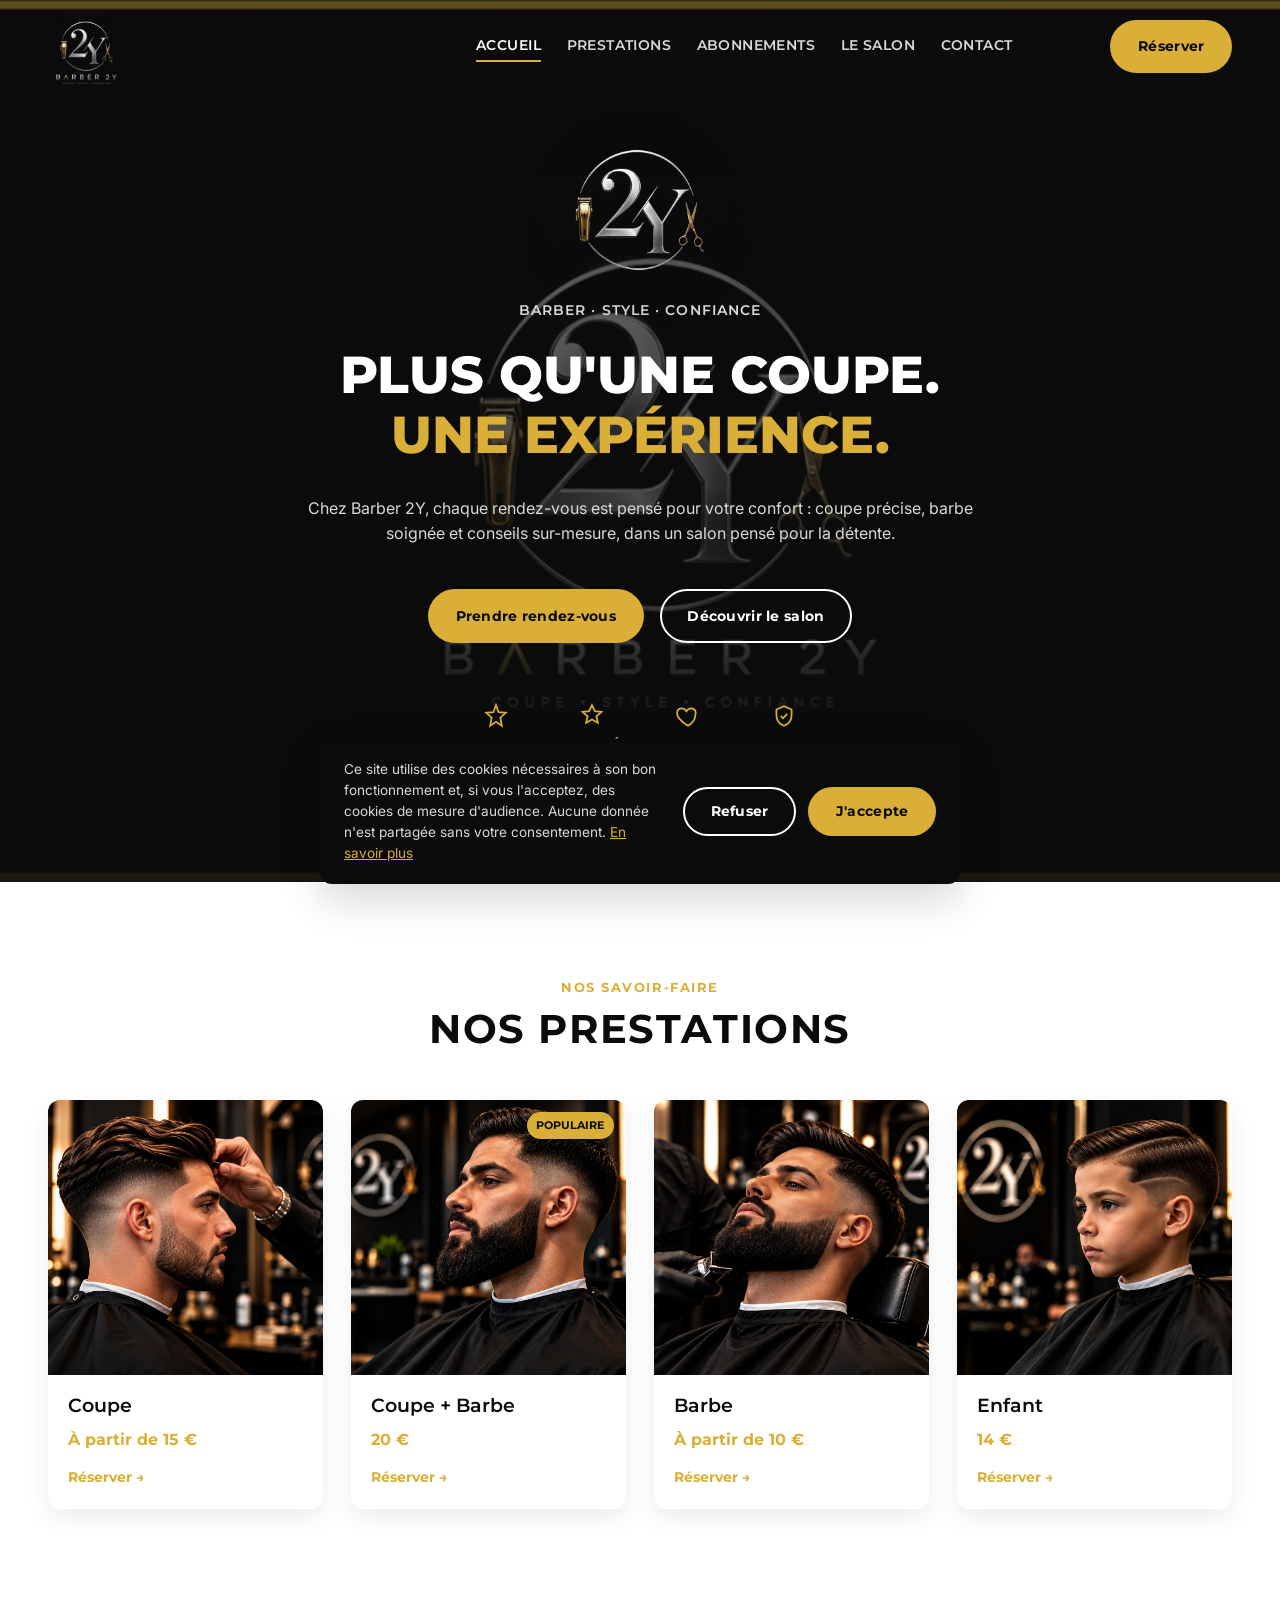
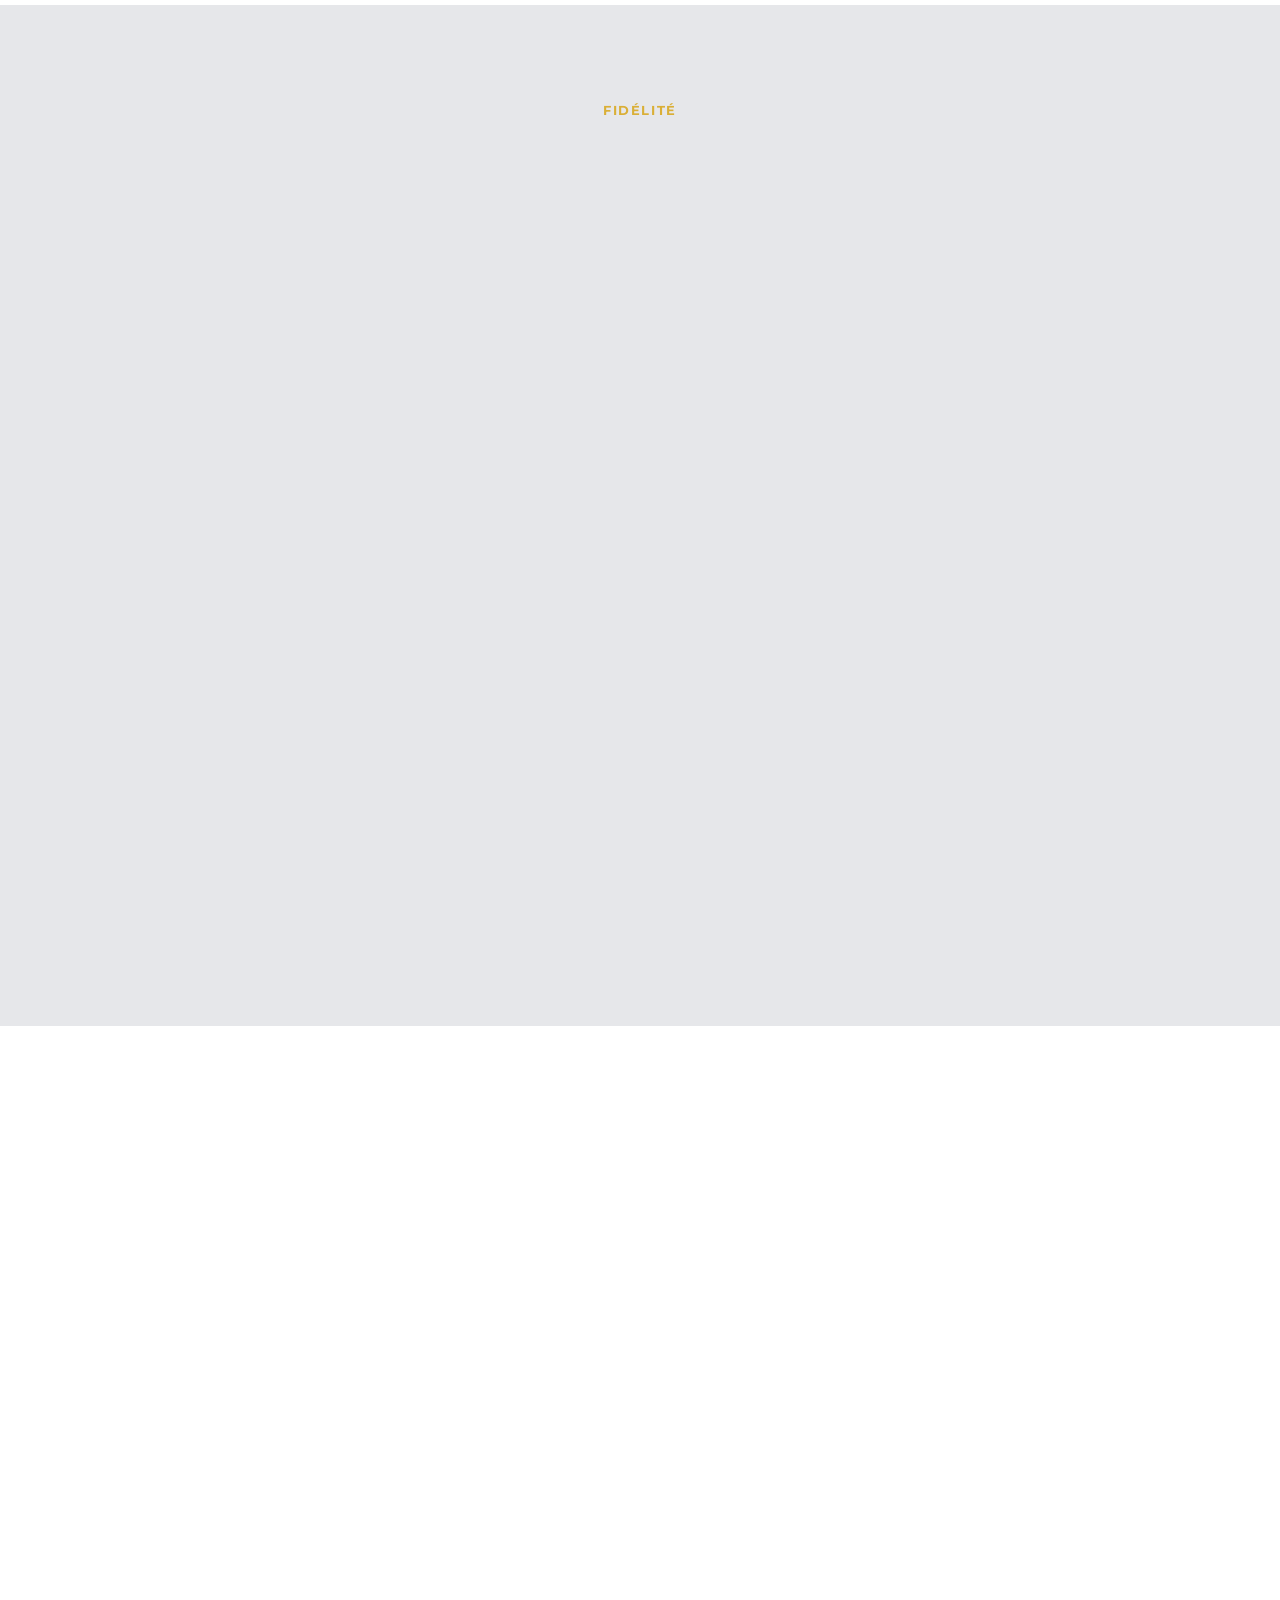
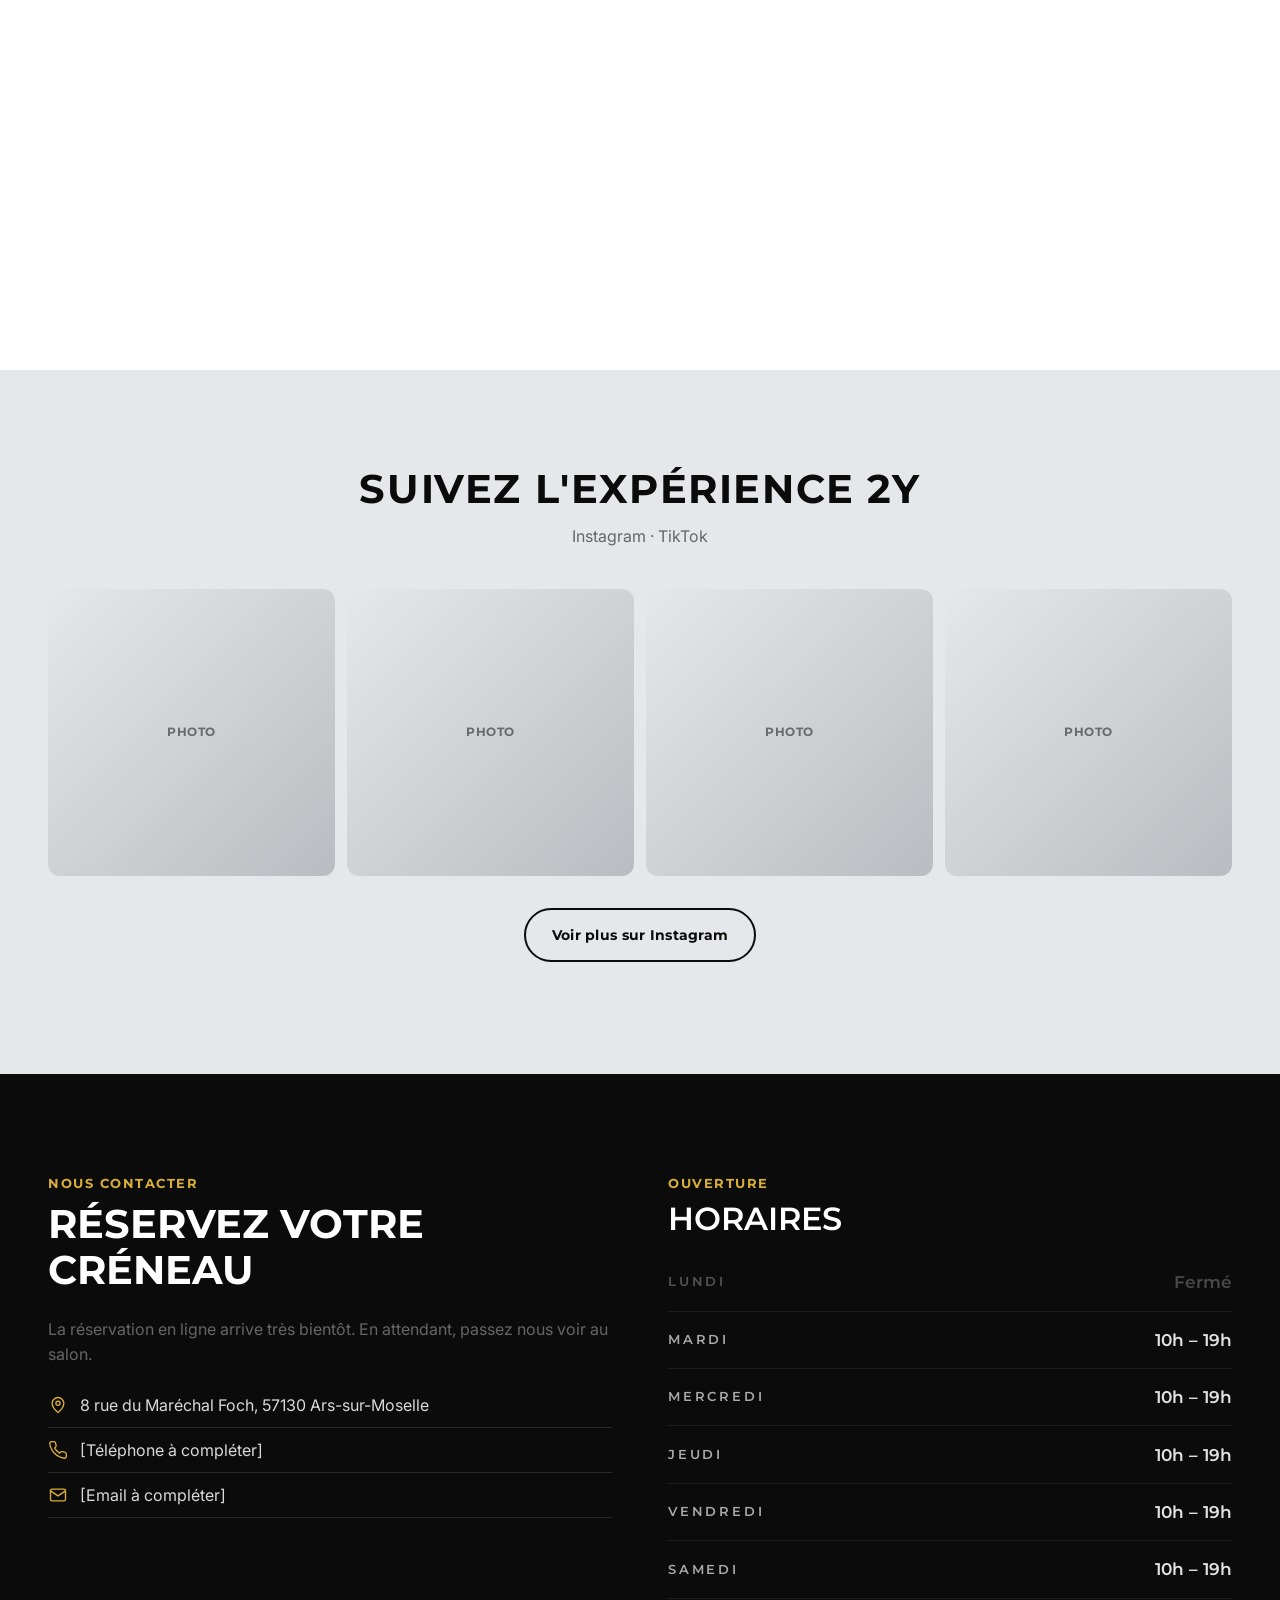
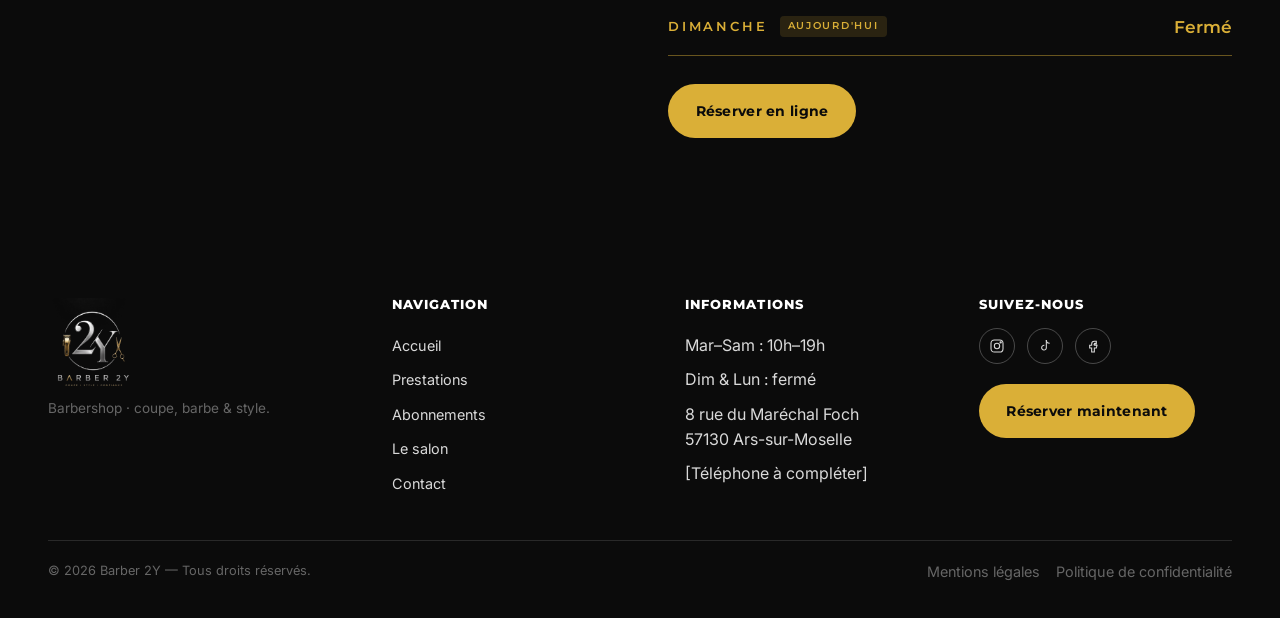
==== commit 9103e71f: "feat: infos légales, horaires du jour, nettoyage contenu et logo animé sans texte - Mentions légales" ====
--- a/index.html
+++ b/index.html
@@ -3,8 +3,7 @@
   - Remplacer le domaine placeholder https://www.barber2y.fr partout (canonical, OG, JSON-LD, sitemap.xml, robots.txt)
   - Remplacer toutes les infos [À COMPLÉTER] (adresse, téléphone, horaires, réseaux sociaux, SIRET)
   - Remplacer les blocs .ph (placeholders gris) par de vraies photos WebP compressées (<200 Ko), en gardant width/height
-  - Brancher le bouton "Réserver" vers l'outil de réservation choisi (actuellement pointe vers #contact)
-  - Configurer l'envoi du formulaire de contact (EmailJS ou équivalent) dans script.js
+  - Renseigner le lien Planity (marque blanche) dans BOOKING_URL (script.js) : tous les liens .js-booking basculent dessus
 -->
 <!doctype html>
 <html lang="fr">
@@ -47,22 +46,18 @@
     "priceRange": "€€",
     "address": {
       "@type": "PostalAddress",
-      "streetAddress": "[À COMPLÉTER]",
-      "addressLocality": "[À COMPLÉTER]",
-      "postalCode": "[À COMPLÉTER]",
+      "streetAddress": "8 rue du Maréchal Foch",
+      "addressLocality": "Ars-sur-Moselle",
+      "postalCode": "57130",
       "addressCountry": "FR"
     },
     "openingHoursSpecification": [
       {
         "@type": "OpeningHoursSpecification",
-        "dayOfWeek": ["Monday", "Tuesday", "Wednesday", "Thursday", "Friday", "Saturday"],
-        "opens": "09:00",
-        "closes": "20:00"
+        "dayOfWeek": ["Tuesday", "Wednesday", "Thursday", "Friday", "Saturday"],
+        "opens": "10:00",
+        "closes": "19:00"
       }
-    ],
-    "sameAs": [
-      "[À COMPLÉTER — Instagram]",
-      "[À COMPLÉTER — TikTok]"
     ]
   }
   </script>
@@ -91,7 +86,11 @@
       <a href="#accueil" class="brand" aria-label="Barber 2Y — accueil">
         <img class="brand__wordmark" src="images/logo/logo-header.png" width="480" height="501" alt="Barber 2Y" loading="eager" />
         <div class="brand__popout" aria-hidden="true">
-          <img class="brand__badge" src="images/logo/icon-192.png" width="192" height="192" alt="" />
+          <img class="brand__badge" src="images/logo/emblem.png" width="384" height="384" alt="" />
+          <p class="brand__name">
+            <span class="brand__name-main">Barber <span class="brand__name-accent">2Y</span></span>
+            <span class="brand__name-tag">Coupe &middot; Style &middot; Confiance</span>
+          </p>
         </div>
       </a>
 
@@ -100,12 +99,11 @@
         <a href="#prestations">Prestations</a>
         <a href="#abonnements">Abonnements</a>
         <a href="#salon">Le salon</a>
-        <a href="#actualites">Actualités</a>
         <a href="#contact">Contact</a>
       </nav>
 
       <div class="header__actions">
-        <a href="#contact" class="btn btn-primary">Réserver</a>
+        <a href="#contact" class="btn btn-primary js-booking">Réserver</a>
         <button class="nav-toggle" id="nav-toggle" aria-controls="site-nav" aria-expanded="false" aria-label="Ouvrir le menu">
           <span></span>
         </button>
@@ -122,7 +120,7 @@
       <div class="hero__overlay"></div>
 
       <div class="hero__content">
-        <img class="hero__logo" src="images/logo/icon-192.png" width="192" height="192" alt="Barber 2Y" />
+        <img class="hero__logo" src="images/logo/emblem.png" width="384" height="384" alt="Barber 2Y" />
         <p class="hero__lead">Barber &middot; Style &middot; Confiance</p>
         <h1>
           Plus qu'une coupe.
@@ -133,7 +131,7 @@
           et conseils sur-mesure, dans un salon pensé pour la détente.
         </p>
         <div class="hero__cta">
-          <a href="#contact" class="btn btn-primary">Prendre rendez-vous</a>
+          <a href="#contact" class="btn btn-primary js-booking">Prendre rendez-vous</a>
           <a href="#salon" class="btn btn-outline--light">Découvrir le salon</a>
         </div>
         <div class="hero__badges">
@@ -173,7 +171,7 @@
             <div class="card__body">
               <h3>Coupe</h3>
               <p class="card__price">À partir de 15 €</p>
-              <a href="#contact" class="btn-link">Réserver →</a>
+              <a href="#contact" class="btn-link js-booking">Réserver →</a>
             </div>
           </article>
 
@@ -183,7 +181,7 @@
             <div class="card__body">
               <h3>Coupe + Barbe</h3>
               <p class="card__price">20 €</p>
-              <a href="#contact" class="btn-link">Réserver →</a>
+              <a href="#contact" class="btn-link js-booking">Réserver →</a>
             </div>
           </article>
 
@@ -192,7 +190,7 @@
             <div class="card__body">
               <h3>Barbe</h3>
               <p class="card__price">À partir de 10 €</p>
-              <a href="#contact" class="btn-link">Réserver →</a>
+              <a href="#contact" class="btn-link js-booking">Réserver →</a>
             </div>
           </article>
 
@@ -200,8 +198,8 @@
             <img class="card__img" src="images/Coupe%20enfant.jpeg" width="1536" height="1024" alt="Coupe enfant réalisée chez Barber 2Y" loading="lazy" />
             <div class="card__body">
               <h3>Enfant</h3>
-              <p class="card__price">À partir de 12 €</p>
-              <a href="#contact" class="btn-link">Réserver →</a>
+              <p class="card__price">14 €</p>
+              <a href="#contact" class="btn-link js-booking">Réserver →</a>
             </div>
           </article>
         </div>
@@ -223,7 +221,7 @@
               <li><svg viewBox="0 0 24 24" fill="none" stroke="currentColor" stroke-width="2"><path d="M20 6L9 17l-5-5"/></svg> Réduction produits</li>
               <li><svg viewBox="0 0 24 24" fill="none" stroke="currentColor" stroke-width="2"><path d="M20 6L9 17l-5-5"/></svg> Priorité standard</li>
             </ul>
-            <a href="#contact" class="btn btn-outline btn-block">Choisir</a>
+            <a href="#contact" class="btn btn-outline btn-block js-booking">Choisir</a>
           </div>
 
           <div class="pricing-card pricing-card--featured">
@@ -235,7 +233,7 @@
               <li><svg viewBox="0 0 24 24" fill="none" stroke="currentColor" stroke-width="2"><path d="M20 6L9 17l-5-5"/></svg> Priorité</li>
               <li><svg viewBox="0 0 24 24" fill="none" stroke="currentColor" stroke-width="2"><path d="M20 6L9 17l-5-5"/></svg> Boissons offertes</li>
             </ul>
-            <a href="#contact" class="btn btn-primary btn-block">Choisir</a>
+            <a href="#contact" class="btn btn-primary btn-block js-booking">Choisir</a>
           </div>
 
           <div class="pricing-card">
@@ -246,11 +244,11 @@
               <li><svg viewBox="0 0 24 24" fill="none" stroke="currentColor" stroke-width="2"><path d="M20 6L9 17l-5-5"/></svg> Priorité maximale</li>
               <li><svg viewBox="0 0 24 24" fill="none" stroke="currentColor" stroke-width="2"><path d="M20 6L9 17l-5-5"/></svg> Invitations exclusives</li>
             </ul>
-            <a href="#contact" class="btn btn-outline btn-block">Choisir</a>
-          </div>
-        </div>
-
-        <div class="grid grid--3" style="margin-top: 1.75rem;">
+            <a href="#contact" class="btn btn-outline btn-block js-booking">Choisir</a>
+          </div>
+        </div>
+
+        <div class="grid grid--2" style="margin-top: 1.75rem;">
           <div class="util-card">
             <p class="util-card__title">Fidélité</p>
             <p>Chaque coupe compte.</p>
@@ -263,14 +261,6 @@
             <p style="font-size:0.85rem; color: var(--text-muted);">Encore 2 coupes pour débloquer votre récompense.</p>
           </div>
 
-          <div class="util-card">
-            <p class="util-card__title">File d'attente</p>
-            <p>Suivez votre tour.</p>
-            <p class="util-card__big">2 clients</p>
-            <p style="font-size:0.85rem; color: var(--text-muted);">avant vous</p>
-            <div class="progress"><div class="progress__bar" style="width: 70%;"></div></div>
-            <p style="font-size:0.8rem; color: var(--text-muted);">Temps estimé : 18 min. Vous recevrez une notification lorsque votre tour approchera.</p>
-          </div>
 
           <div class="util-card">
             <p class="util-card__title">Réservation rapide</p>
@@ -280,7 +270,7 @@
               <li><svg viewBox="0 0 24 24" fill="none" stroke="currentColor" stroke-width="2"><path d="M20 6L9 17l-5-5"/></svg> Sélectionnez votre coiffeur</li>
               <li><svg viewBox="0 0 24 24" fill="none" stroke="currentColor" stroke-width="2"><path d="M20 6L9 17l-5-5"/></svg> Choisissez la date et l'heure</li>
             </ul>
-            <a href="#contact" class="btn btn-primary btn-block">Réserver maintenant</a>
+            <a href="#contact" class="btn btn-primary btn-block js-booking">Réserver maintenant</a>
           </div>
         </div>
       </div>
@@ -301,16 +291,14 @@
           <p>Un espace pensé pour la coupe, le style et la détente.</p>
           <div class="salon__perks">
             <span class="salon__perk"><svg viewBox="0 0 24 24" fill="none" stroke="currentColor" stroke-width="1.6"><path d="M6 9l6-6 6 6M6 15l6 6 6-6"/></svg> Barber</span>
-            <span class="salon__perk"><svg viewBox="0 0 24 24" fill="none" stroke="currentColor" stroke-width="1.6"><rect x="4" y="8" width="16" height="12" rx="2"/><path d="M9 8V5a3 3 0 016 0v3"/></svg> Gaming</span>
             <span class="salon__perk"><svg viewBox="0 0 24 24" fill="none" stroke="currentColor" stroke-width="1.6"><path d="M6 3h12l-1 9a5 5 0 01-10 0z"/><path d="M9 21h6M12 15v6"/></svg> Boissons</span>
-            <span class="salon__perk"><svg viewBox="0 0 24 24" fill="none" stroke="currentColor" stroke-width="1.6"><circle cx="8" cy="19" r="1.5"/><circle cx="17" cy="19" r="1.5"/><path d="M2 3h2l2.6 12.4a2 2 0 002 1.6h8.8a2 2 0 002-1.6L21 7H6"/></svg> Relais colis</span>
           </div>
           <a href="#contact" class="btn btn-outline">Découvrir le salon</a>
         </div>
       </div>
     </section>
 
-    <!-- ============ PRODUITS ============ -->
+    <!-- ============ PRODUITS (masqué — à réactiver plus tard avec Stripe) ============
     <section class="section section--alt">
       <div class="container">
         <h2 class="section-title">Produits</h2>
@@ -362,57 +350,14 @@
         </div>
       </div>
     </section>
-
-    <!-- ============ ACTUALITÉS ============ -->
-    <section class="section" id="actualites">
-      <div class="container">
-        <h2 class="section-title">Actualités</h2>
-        <div class="grid grid--3">
-          <article class="card actu-card">
-            <div class="ph ph--wide" role="img" aria-label="Photo actualité nouvelle collection" data-todo="photo">
-              <svg viewBox="0 0 24 24" fill="none" stroke="currentColor" stroke-width="1.5"><rect x="3" y="5" width="18" height="14" rx="2"/><circle cx="9" cy="11" r="2.5"/><path d="M14 15l2.5-3 4.5 6"/></svg>
-              <span>Photo</span>
-            </div>
-            <div class="card__body">
-              <p class="actu-card__meta">12 mai 2024</p>
-              <h3>Nouvelle collection</h3>
-              <p>Découvrez nos nouveaux produits.</p>
-              <a href="#actualites" class="btn-link">Lire la suite →</a>
-            </div>
-          </article>
-          <article class="card actu-card">
-            <div class="ph ph--wide" role="img" aria-label="Photo actualité événement spécial" data-todo="photo">
-              <svg viewBox="0 0 24 24" fill="none" stroke="currentColor" stroke-width="1.5"><rect x="3" y="5" width="18" height="14" rx="2"/><circle cx="9" cy="11" r="2.5"/><path d="M14 15l2.5-3 4.5 6"/></svg>
-              <span>Photo</span>
-            </div>
-            <div class="card__body">
-              <p class="actu-card__meta">8 mai 2024</p>
-              <h3>Événement spécial</h3>
-              <p>Soirée gaming &amp; coupes le 25 mai.</p>
-              <a href="#actualites" class="btn-link">Lire la suite →</a>
-            </div>
-          </article>
-          <article class="card actu-card">
-            <div class="ph ph--wide" role="img" aria-label="Photo actualité conseils barbe" data-todo="photo">
-              <svg viewBox="0 0 24 24" fill="none" stroke="currentColor" stroke-width="1.5"><rect x="3" y="5" width="18" height="14" rx="2"/><circle cx="9" cy="11" r="2.5"/><path d="M14 15l2.5-3 4.5 6"/></svg>
-              <span>Photo</span>
-            </div>
-            <div class="card__body">
-              <p class="actu-card__meta">2 mai 2024</p>
-              <h3>Conseils barbe</h3>
-              <p>Les 3 étapes pour une barbe parfaite.</p>
-              <a href="#actualites" class="btn-link">Lire la suite →</a>
-            </div>
-          </article>
-        </div>
-      </div>
-    </section>
+    ============ FIN PRODUITS -->
+
 
     <!-- ============ SOCIAL ============ -->
     <section class="section section--alt">
       <div class="container">
-        <h2 class="section-title">Suivez l'expérience 2Y</h2>
-        <p style="text-align:center; margin-top:-1.5rem; margin-bottom:2rem; color:var(--text-muted);">Instagram &middot; TikTok</p>
+        <h2 class="section-title" style="margin-bottom: 0.75rem;">Suivez l'expérience 2Y</h2>
+        <p style="text-align:center; margin: 0 0 clamp(1.5rem, 4vw, 2.5rem); color:var(--text-muted);">Instagram &middot; TikTok</p>
         <div class="social-grid">
           <div class="ph ph--square" role="img" aria-label="Photo Instagram Barber 2Y" data-todo="photo"><span>Photo</span></div>
           <div class="ph ph--square" role="img" aria-label="Photo Instagram Barber 2Y" data-todo="photo"><span>Photo</span></div>
@@ -432,13 +377,12 @@
           <p class="eyebrow">Nous contacter</p>
           <h2 style="font-size: clamp(1.75rem, 4vw, 2.5rem); text-transform: uppercase;">Réservez votre créneau</h2>
           <p style="color: var(--text-muted);">
-            Un système de réservation en ligne arrive bientôt. En attendant, laissez-nous un message
-            et nous vous recontactons rapidement.
+            La réservation en ligne arrive très bientôt. En attendant, passez nous voir au salon.
           </p>
           <ul class="contact__infos">
             <li>
               <svg viewBox="0 0 24 24" fill="none" stroke="currentColor" stroke-width="1.6"><path d="M12 21s-7-5.6-7-11a7 7 0 0114 0c0 5.4-7 11-7 11z"/><circle cx="12" cy="10" r="2.5"/></svg>
-              <span>[Adresse à compléter]</span>
+              <span>8 rue du Maréchal Foch, 57130 Ars-sur-Moselle</span>
             </li>
             <li>
               <svg viewBox="0 0 24 24" fill="none" stroke="currentColor" stroke-width="1.6"><path d="M22 16.9v3a2 2 0 01-2.2 2 19.8 19.8 0 01-8.6-3.1 19.5 19.5 0 01-6-6A19.8 19.8 0 012.1 4.2 2 2 0 014.1 2h3a2 2 0 012 1.7c.1.9.3 1.8.6 2.7a2 2 0 01-.5 2.1L8 9.7a16 16 0 006 6l1.2-1.2a2 2 0 012.1-.5c.9.3 1.8.5 2.7.6a2 2 0 011.7 2z"/></svg>
@@ -448,44 +392,23 @@
               <svg viewBox="0 0 24 24" fill="none" stroke="currentColor" stroke-width="1.6"><rect x="3" y="5" width="18" height="14" rx="2"/><path d="M3 7l9 6 9-6"/></svg>
               <span>[Email à compléter]</span>
             </li>
-            <li>
-              <svg viewBox="0 0 24 24" fill="none" stroke="currentColor" stroke-width="1.6"><circle cx="12" cy="12" r="9"/><path d="M12 7v5l3 3"/></svg>
-              <span>Lun&ndash;Sam : 9h&ndash;20h &middot; Dim : [à compléter]</span>
-            </li>
           </ul>
         </div>
 
-        <form id="contact-form" novalidate>
-          <div class="form-field">
-            <label for="nom">Nom</label>
-            <input type="text" id="nom" name="nom" required minlength="2" maxlength="80" autocomplete="name" placeholder="Votre nom" />
-          </div>
-          <div class="form-field">
-            <label for="email">Email</label>
-            <input type="email" id="email" name="email" required autocomplete="email" placeholder="vous@exemple.fr" />
-          </div>
-          <div class="form-field">
-            <label for="telephone">Téléphone (facultatif)</label>
-            <input type="tel" id="telephone" name="telephone" autocomplete="tel" placeholder="06 00 00 00 00" />
-          </div>
-          <div class="form-field">
-            <label for="message">Message</label>
-            <textarea id="message" name="message" rows="4" required minlength="10" maxlength="2000" placeholder="Prestation souhaitée, disponibilités..."></textarea>
-          </div>
-
-          <!-- Honeypot anti-spam -->
-          <div class="form-honeypot" aria-hidden="true">
-            <label for="_honey">Ne pas remplir</label>
-            <input type="text" id="_honey" name="_honey" tabindex="-1" autocomplete="off" />
-          </div>
-
-          <button type="submit" class="btn btn-primary btn-block">Envoyer</button>
-          <p class="form-note">
-            En envoyant ce formulaire, vous acceptez notre
-            <a href="confidentialite.html" style="color:var(--accent); text-decoration:underline;">politique de confidentialité</a>.
-          </p>
-          <p class="form-status" id="form-status" role="status" aria-live="polite"></p>
-        </form>
+        <div class="hours">
+          <p class="eyebrow">Ouverture</p>
+          <h3 class="hours__title">Horaires</h3>
+          <ul class="hours__list" id="hours-list">
+            <li data-day="1" data-closed="true"><span class="hours__day">Lundi</span><span class="hours__time">Fermé</span></li>
+            <li data-day="2"><span class="hours__day">Mardi</span><span class="hours__time">10h &ndash; 19h</span></li>
+            <li data-day="3"><span class="hours__day">Mercredi</span><span class="hours__time">10h &ndash; 19h</span></li>
+            <li data-day="4"><span class="hours__day">Jeudi</span><span class="hours__time">10h &ndash; 19h</span></li>
+            <li data-day="5"><span class="hours__day">Vendredi</span><span class="hours__time">10h &ndash; 19h</span></li>
+            <li data-day="6"><span class="hours__day">Samedi</span><span class="hours__time">10h &ndash; 19h</span></li>
+            <li data-day="0" data-closed="true"><span class="hours__day">Dimanche</span><span class="hours__time">Fermé</span></li>
+          </ul>
+          <a href="#contact" class="btn btn-primary js-booking">Réserver en ligne</a>
+        </div>
       </div>
     </section>
   </main>
@@ -504,16 +427,15 @@
             <li><a href="#prestations">Prestations</a></li>
             <li><a href="#abonnements">Abonnements</a></li>
             <li><a href="#salon">Le salon</a></li>
-            <li><a href="#actualites">Actualités</a></li>
             <li><a href="#contact">Contact</a></li>
           </ul>
         </div>
         <div>
           <h4>Informations</h4>
           <ul>
-            <li>Lun&ndash;Sam : 9h&ndash;20h</li>
-            <li>Dim : [à compléter]</li>
-            <li>[Adresse à compléter]</li>
+            <li>Mar&ndash;Sam : 10h&ndash;19h</li>
+            <li>Dim &amp; Lun : fermé</li>
+            <li>8 rue du Maréchal Foch<br />57130 Ars-sur-Moselle</li>
             <li>[Téléphone à compléter]</li>
           </ul>
         </div>
@@ -530,7 +452,7 @@
               <svg viewBox="0 0 24 24" fill="none" stroke="currentColor" stroke-width="1.6"><path d="M14 9h3V5h-3a4 4 0 00-4 4v2H7v4h3v6h4v-6h3l1-4h-4v-2a1 1 0 011-1z"/></svg>
             </a>
           </div>
-          <a href="#contact" class="btn btn-primary" style="margin-top:1.25rem;">Réserver maintenant</a>
+          <a href="#contact" class="btn btn-primary js-booking" style="margin-top:1.25rem;">Réserver maintenant</a>
         </div>
       </div>
 
--- a/style.css
+++ b/style.css
@@ -294,6 +294,7 @@
 }
 
 .brand {
+  --brand-h: 74px;
   position: relative;
   display: flex;
   align-items: center;
@@ -301,9 +302,10 @@
 }
 
 .brand__wordmark {
-  height: 74px;
+  height: var(--brand-h);
   width: auto;
-  transition: opacity 0.4s ease, transform 0.4s ease;
+  /* filter/scale (et non opacity/transform) : sinon l'animation d'entrée (fill-mode both) bloque le fondu au scroll */
+  transition: filter 0.4s ease, scale 0.4s ease;
   animation: medal-spin-in 1.1s cubic-bezier(0.2, 0.7, 0.2, 1) both;
 }
 
@@ -311,22 +313,85 @@
   position: absolute;
   left: 0;
   top: 6px;
-  width: 128px;
-  display: flex;
-  flex-direction: column;
-  align-items: center;
+  display: flex;
+  align-items: center;
+  gap: 0.85rem;
   opacity: 0;
   pointer-events: none;
   transform: translateY(-6px) scale(0.7);
-  transform-origin: top center;
+  transform-origin: top left;
   transition: opacity 0.45s cubic-bezier(0.16, 0.8, 0.24, 1), transform 0.45s cubic-bezier(0.16, 0.8, 0.24, 1);
 }
 
 .brand__badge {
   height: 108px;
   width: 108px;
-  border-radius: 50%;
-  box-shadow: 0 12px 28px rgba(0, 0, 0, 0.45), 0 0 0 3px var(--accent);
+  flex-shrink: 0;
+  filter: drop-shadow(0 8px 18px rgba(0, 0, 0, 0.55));
+}
+
+/* Nom à droite du médaillon au scroll (reprend le lettrage du logo : argent + "2Y" or) */
+.brand__name {
+  /* Centré sur la hauteur du header (et non sur le médaillon qui déborde en bas) */
+  align-self: flex-start;
+  margin: calc(var(--brand-h) / 2 - 6px) 0 0;
+  transform: translateY(-50%);
+  display: flex;
+  flex-direction: column;
+  gap: 0.35rem;
+  white-space: nowrap;
+  opacity: 0;
+  translate: -10px 0;
+  transition: opacity 0.4s ease 0.15s, translate 0.4s cubic-bezier(0.16, 0.8, 0.24, 1) 0.15s;
+}
+
+.brand__name-main {
+  font-family: var(--font-title);
+  font-weight: 600;
+  font-size: clamp(1rem, 1.5vw, 1.2rem);
+  letter-spacing: 0.32em;
+  text-transform: uppercase;
+  background: linear-gradient(180deg, #ffffff 0%, var(--chrome) 55%, #8d9095 100%);
+  -webkit-background-clip: text;
+  background-clip: text;
+  color: transparent;
+}
+
+.brand__name-accent {
+  background: linear-gradient(180deg, var(--or-clair) 0%, var(--or) 60%, #a8841f 100%);
+  -webkit-background-clip: text;
+  background-clip: text;
+  color: transparent;
+}
+
+.brand__name-tag {
+  font-family: var(--font-title);
+  font-weight: 500;
+  font-size: clamp(0.5rem, 0.7vw, 0.58rem);
+  letter-spacing: 0.3em;
+  text-transform: uppercase;
+  color: var(--or);
+  padding-top: 0.35rem;
+  border-top: 1px solid rgba(218, 175, 55, 0.35);
+}
+
+.header.is-scrolled .brand__name {
+  opacity: 1;
+  translate: 0 0;
+}
+
+/* Grand écran : on réserve la place du nom pour qu'il ne passe pas sous la nav */
+@media (min-width: 1151px) {
+  .brand {
+    min-width: 330px;
+  }
+}
+
+/* Entre tablette et petit desktop, la nav prend la place : on garde le médaillon seul */
+@media (min-width: 901px) and (max-width: 1150px) {
+  .brand__name {
+    display: none;
+  }
 }
 
 @keyframes medal-spin-in {
@@ -344,8 +409,8 @@
 }
 
 .header.is-scrolled .brand__wordmark {
-  opacity: 0;
-  transform: scale(0.85);
+  filter: opacity(0);
+  scale: 0.85;
 }
 
 .header.is-scrolled .brand__popout {
@@ -354,13 +419,56 @@
 }
 
 @media (max-width: 640px) {
-  .brand__popout {
-    width: 100px;
-  }
-
   .brand__badge {
     height: 84px;
     width: 84px;
+  }
+
+  .brand__popout {
+    gap: 0.6rem;
+  }
+
+  .brand__name-main {
+    font-size: 0.9rem;
+    letter-spacing: 0.24em;
+  }
+}
+
+@media (max-width: 480px) {
+  .brand__badge {
+    height: 72px;
+    width: 72px;
+  }
+
+  .brand__popout {
+    gap: 0.5rem;
+  }
+
+  .brand__name-main {
+    font-size: 0.78rem;
+    letter-spacing: 0.18em;
+  }
+
+  .brand__name-tag {
+    display: none;
+  }
+}
+
+@media (max-width: 380px) {
+  .brand__badge {
+    height: 60px;
+    width: 60px;
+  }
+
+  .brand__name-main {
+    font-size: 0.7rem;
+    letter-spacing: 0.14em;
+  }
+}
+
+@media (max-width: 330px) {
+  .brand__name {
+    display: none;
   }
 }
 
@@ -397,6 +505,21 @@
   display: flex;
   align-items: center;
   gap: 1rem;
+}
+
+@media (max-width: 400px) {
+  .brand {
+    --brand-h: 52px;
+  }
+
+  .header__actions {
+    gap: 0.5rem;
+  }
+
+  .header__actions .btn {
+    padding: 0.65rem 1.1rem;
+    font-size: 0.8rem;
+  }
 }
 
 .nav-toggle {
@@ -538,7 +661,9 @@
   overflow: hidden;
   background: var(--noir);
   padding-inline: var(--section-pad-x);
-  padding-block: clamp(3rem, 8vw, 5rem);
+  padding-top: calc(var(--header-h) + clamp(1.5rem, 5vw, 3rem));
+  /* flèche (56px) + son offset bas : ne chevauche jamais les badges */
+  padding-bottom: calc(56px + clamp(2.5rem, 7vw, 4.5rem));
 }
 
 .hero__video {
@@ -558,10 +683,9 @@
 }
 
 .hero__logo {
-  width: 96px;
-  height: 96px;
-  border-radius: 50%;
-  box-shadow: 0 12px 30px rgba(0, 0, 0, 0.5), 0 0 0 3px var(--accent);
+  width: clamp(96px, 14vw, 132px);
+  height: auto;
+  filter: drop-shadow(0 10px 24px rgba(0, 0, 0, 0.6));
   margin-bottom: 1.5rem;
   animation: medal-spin-in 1.2s cubic-bezier(0.2, 0.7, 0.2, 1) 0.1s both;
 }
@@ -1028,17 +1152,6 @@
   margin: 0.25rem 0 0.6rem;
 }
 
-/* ---------- Actualités ---------- */
-.actu-card__meta {
-  font-size: 0.75rem;
-  color: var(--text-muted);
-  margin-bottom: 0.35rem;
-}
-
-.actu-card h3 {
-  font-size: 1.05rem;
-}
-
 /* ---------- Social ---------- */
 .social-grid {
   display: grid;
@@ -1084,7 +1197,7 @@
 }
 
 .footer__brand img {
-  height: 40px;
+  height: clamp(64px, 8vw, 88px);
   width: auto;
   margin-bottom: 0.75rem;
 }
@@ -1109,6 +1222,11 @@
 
 .footer a:hover {
   color: var(--accent);
+}
+
+.footer a.btn-primary,
+.footer a.btn-primary:hover {
+  color: var(--noir);
 }
 
 .footer__social {
@@ -1185,70 +1303,72 @@
   margin-top: 2px;
 }
 
-.form-field {
-  margin-bottom: 1.1rem;
-}
-
-.form-field label {
-  display: block;
-  font-family: var(--font-title);
-  font-size: 0.8rem;
+/* ---------- Horaires ---------- */
+.hours__title {
+  font-size: clamp(1.5rem, 3.5vw, 2rem);
+  text-transform: uppercase;
+  margin: 0 0 1rem;
+}
+
+.hours__list {
+  list-style: none;
+  margin: 0 0 1.75rem;
+  padding: 0;
+}
+
+.hours__list li {
+  display: flex;
+  align-items: center;
+  gap: 0.75rem;
+  padding-block: clamp(0.7rem, 1.6vw, 0.95rem);
+  border-bottom: 1px solid rgba(255, 255, 255, 0.08);
+}
+
+.hours__day {
+  font-family: var(--font-title);
+  font-size: clamp(0.72rem, 1.6vw, 0.8rem);
   font-weight: 600;
-  letter-spacing: 0.03em;
-  text-transform: uppercase;
-  margin-bottom: 0.4rem;
-  color: var(--gris-clair);
-}
-
-.form-field input,
-.form-field textarea {
-  width: 100%;
-  padding: 0.75rem 0.9rem;
-  border-radius: 8px;
-  border: 1px solid rgba(255, 255, 255, 0.25);
-  background: rgba(255, 255, 255, 0.05);
-  color: var(--blanc);
-  font-family: var(--font-body);
-  font-size: 0.95rem;
-}
-
-.form-field input::placeholder,
-.form-field textarea::placeholder {
-  color: rgba(255, 255, 255, 0.4);
-}
-
-.form-field input:focus-visible,
-.form-field textarea:focus-visible {
-  outline: 2px solid var(--accent);
-  outline-offset: 1px;
-}
-
-.form-honeypot {
-  position: absolute;
-  left: -9999px;
-  width: 1px;
-  height: 1px;
-  overflow: hidden;
-}
-
-.form-note {
-  font-size: 0.8rem;
-  color: var(--text-muted);
-  margin-top: 0.75rem;
-}
-
-.form-status {
-  margin-top: 1rem;
-  font-size: 0.9rem;
+  letter-spacing: 0.22em;
+  text-transform: uppercase;
+  color: rgba(255, 255, 255, 0.65);
+}
+
+.hours__time {
+  margin-left: auto;
+  font-family: var(--font-title);
+  font-size: clamp(0.95rem, 2vw, 1.05rem);
   font-weight: 600;
-}
-
-.form-status[data-state="success"] {
-  color: var(--accent);
-}
-
-.form-status[data-state="error"] {
-  color: #e0645a;
+  color: rgba(255, 255, 255, 0.88);
+  white-space: nowrap;
+}
+
+.hours__list li[data-closed="true"] .hours__day {
+  color: rgba(255, 255, 255, 0.3);
+}
+
+.hours__list li[data-closed="true"] .hours__time {
+  color: rgba(255, 255, 255, 0.25);
+}
+
+.hours__badge {
+  font-family: var(--font-title);
+  font-size: 0.6rem;
+  font-weight: 600;
+  letter-spacing: 0.18em;
+  text-transform: uppercase;
+  color: var(--accent);
+  background: rgba(218, 175, 55, 0.15);
+  padding: 0.2rem 0.5rem;
+  border-radius: 4px;
+}
+
+.hours__list li.is-today {
+  border-bottom-color: rgba(218, 175, 55, 0.45);
+}
+
+.hours__list li.is-today .hours__day,
+.hours__list li.is-today .hours__time {
+  color: var(--accent);
 }
 
 /* ---------- Bouton retour en haut ---------- */
@@ -1349,6 +1469,32 @@
   flex-wrap: wrap;
 }
 
+@media (max-width: 480px) {
+  .cookie-banner {
+    left: 0.75rem;
+    right: 0.75rem;
+    bottom: 0.75rem;
+    padding: 1rem 1.1rem;
+    gap: 0.75rem;
+  }
+
+  .cookie-banner p {
+    font-size: 0.78rem;
+    flex-basis: 100%;
+  }
+
+  .cookie-banner__actions {
+    width: 100%;
+    gap: 0.5rem;
+  }
+
+  .cookie-banner__actions .btn {
+    flex: 1 1 auto;
+    padding: 0.65rem 0.5rem;
+    font-size: 0.8rem;
+  }
+}
+
 /* ---------- Pages légales ---------- */
 .legal-page {
   padding-block: clamp(3rem, 6vw, 5rem);
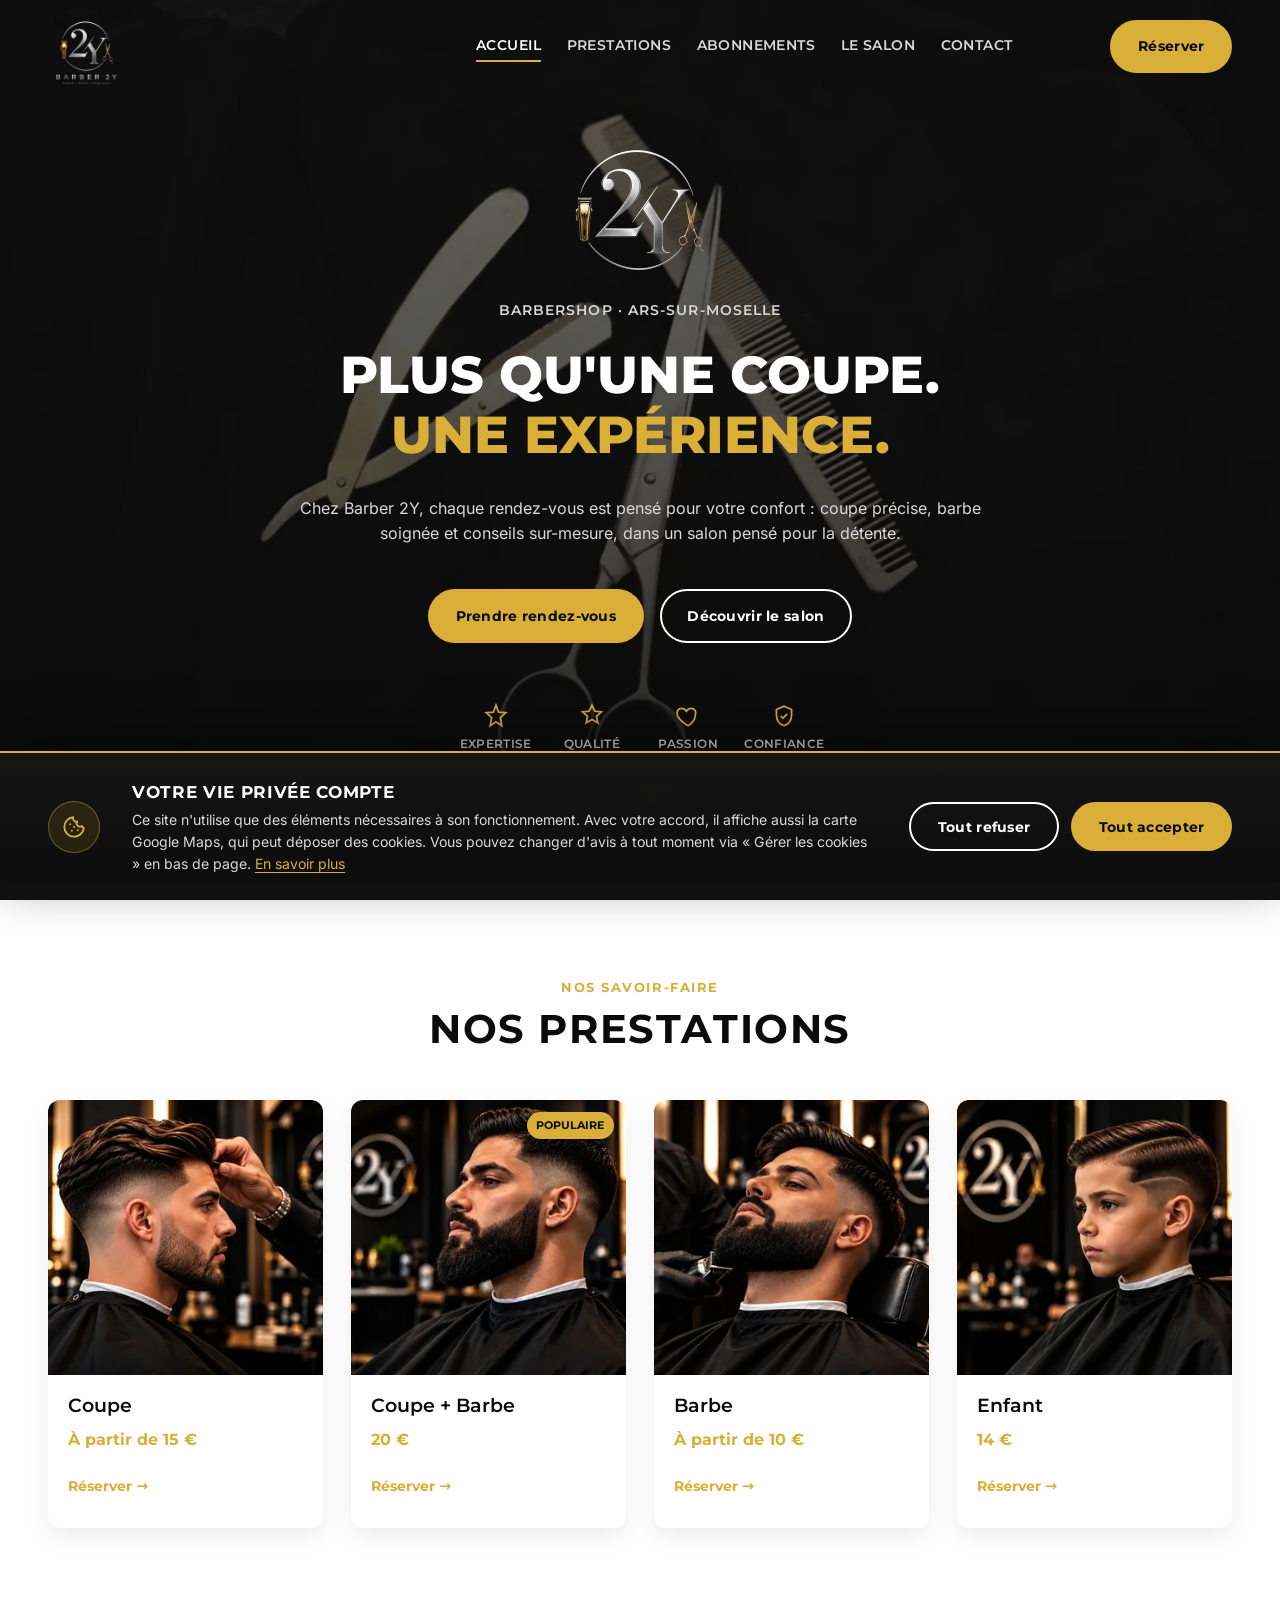
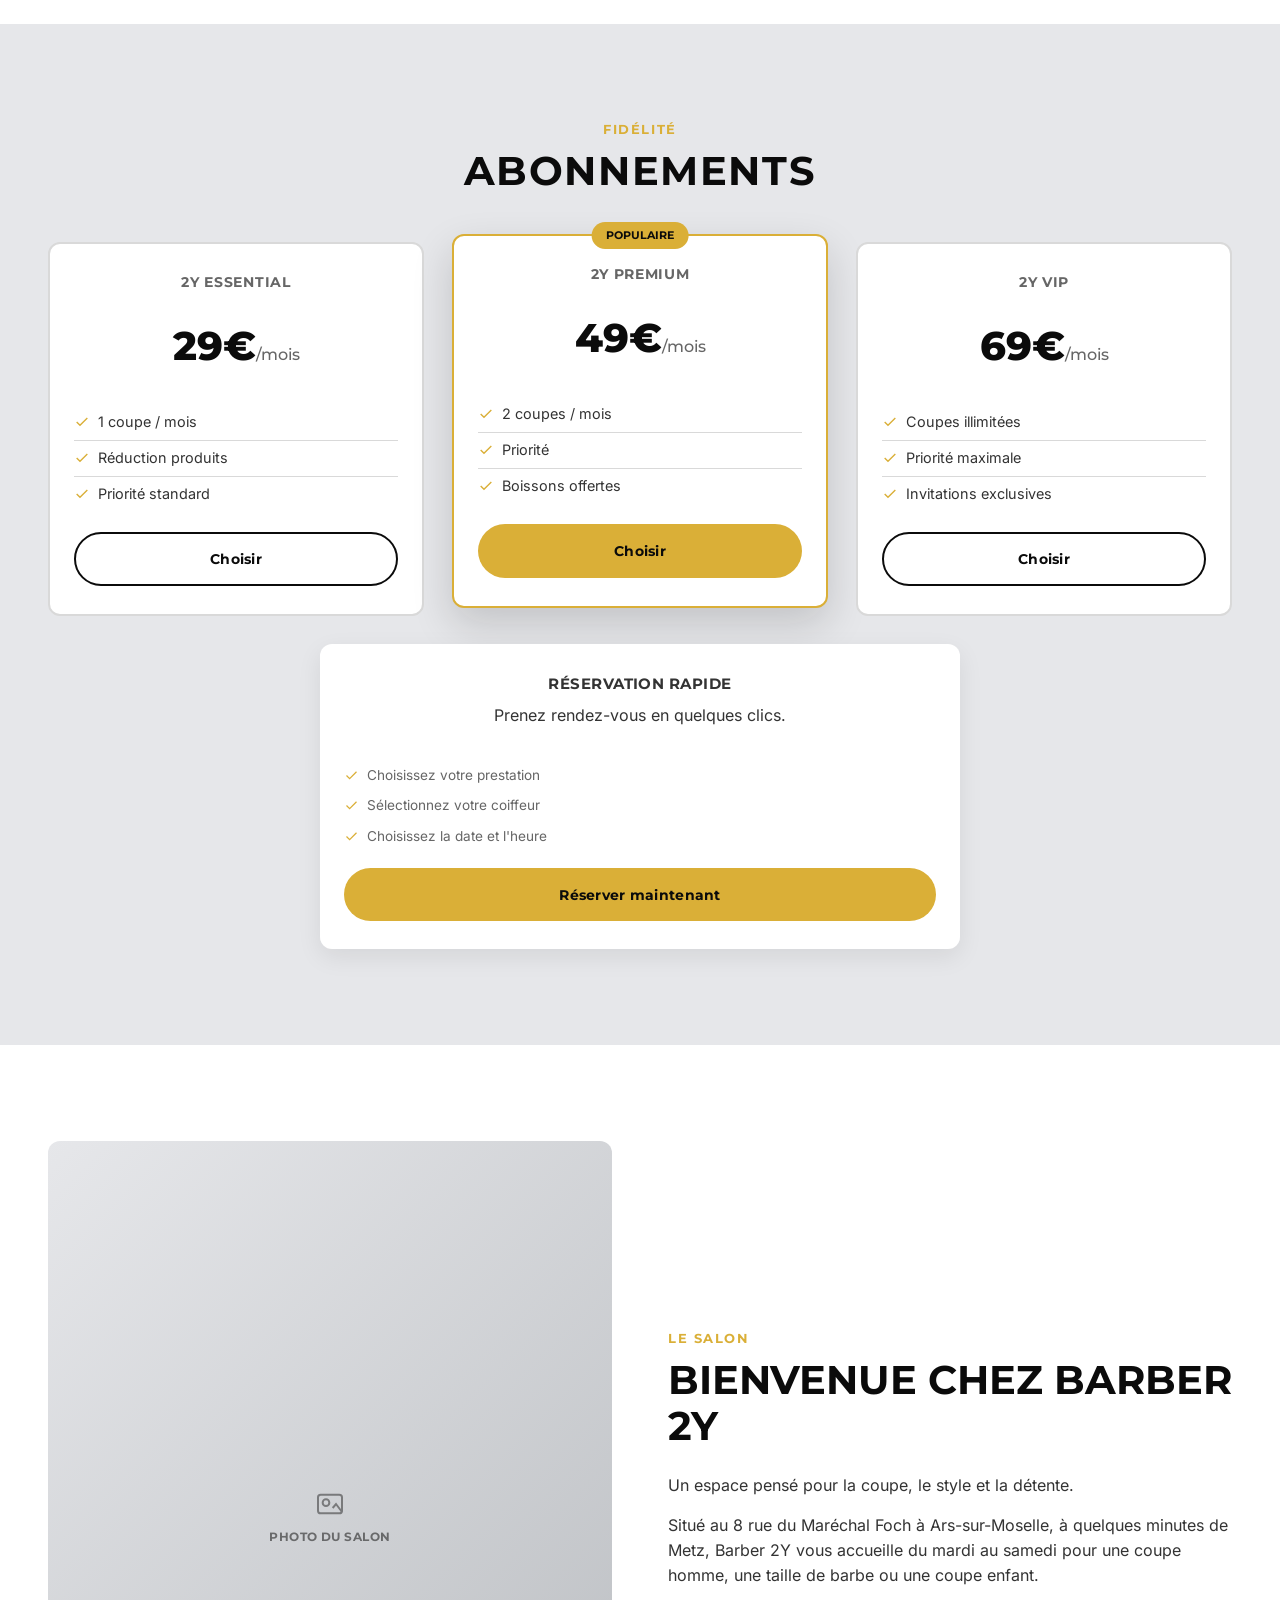
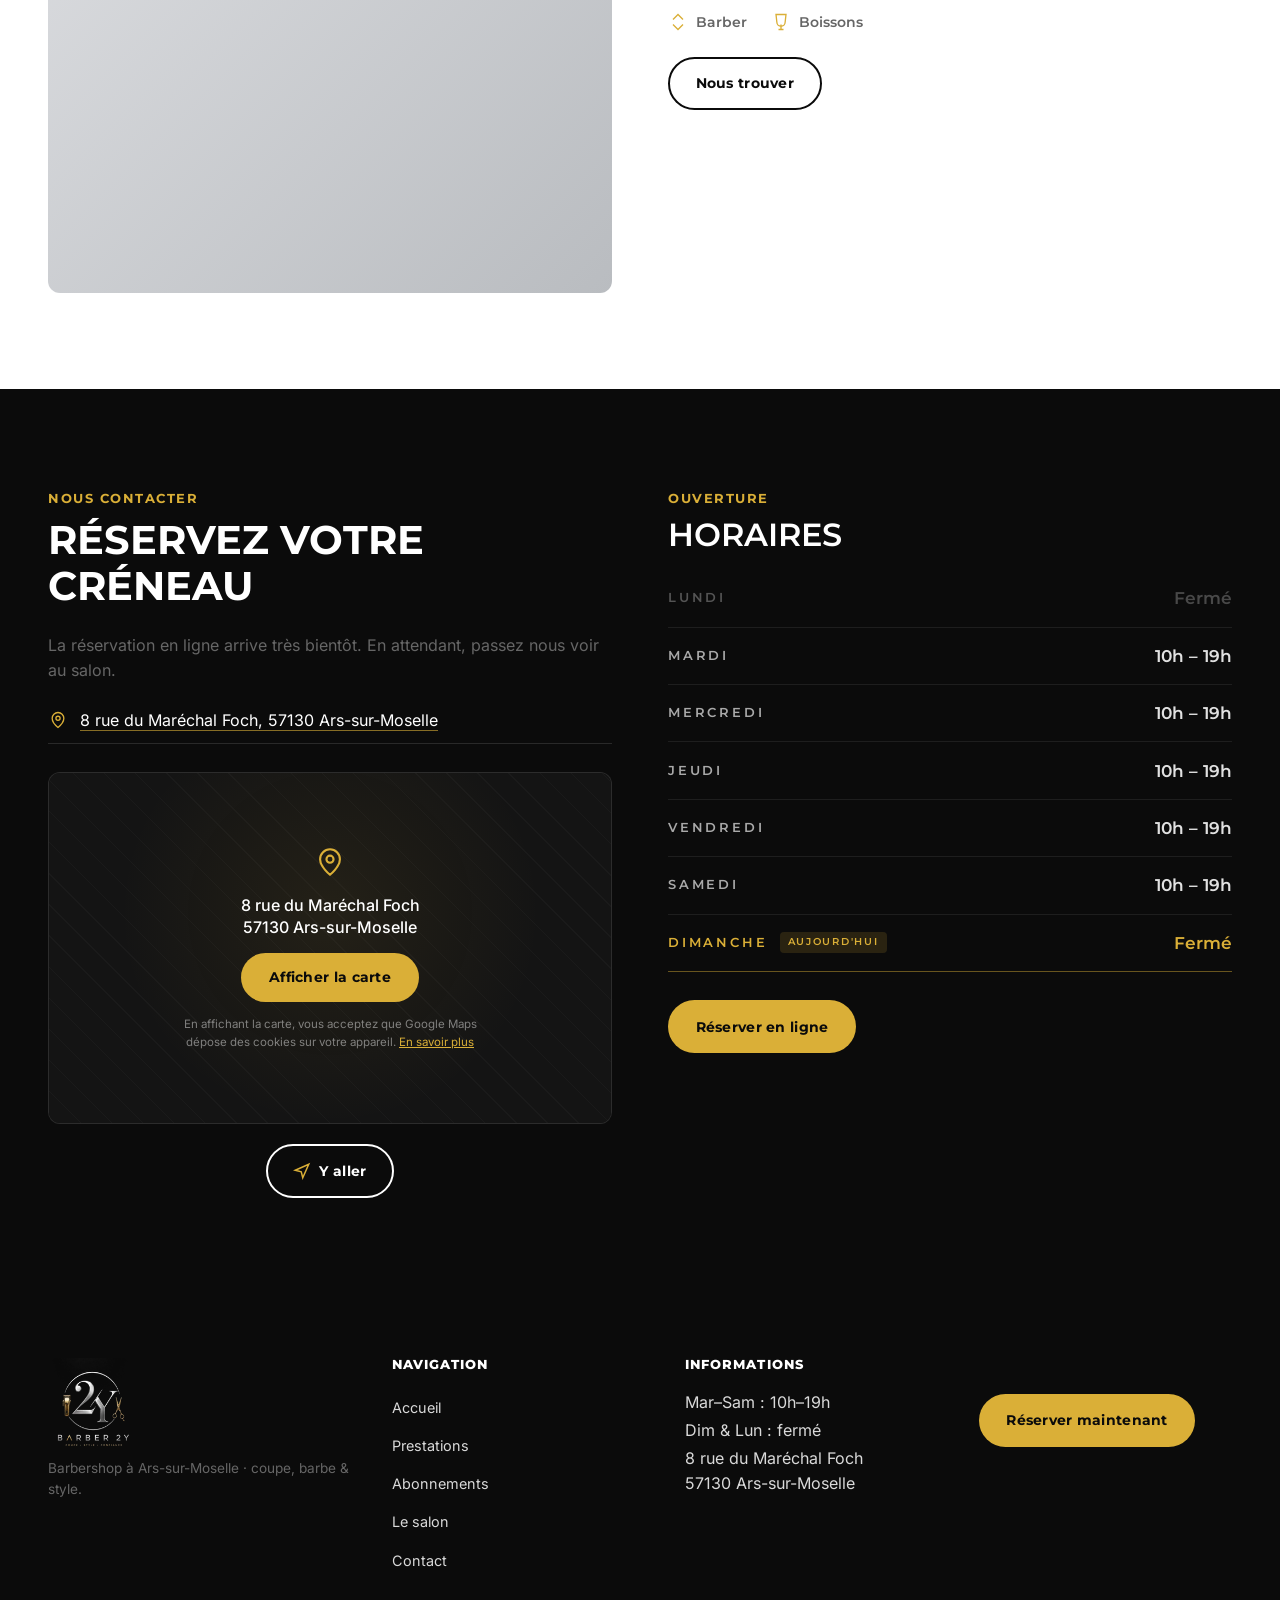
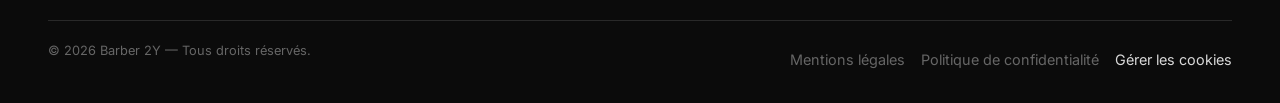
==== commit 7775e0d3: "feat: carte Google Maps avec consentement, itinéraire Maps/Waze/Plans, RGPD, SEO local et performanc" ====
--- a/index.html
+++ b/index.html
@@ -1,18 +1,17 @@
 <!--
-  TODO avant mise en ligne :
-  - Remplacer le domaine placeholder https://www.barber2y.fr partout (canonical, OG, JSON-LD, sitemap.xml, robots.txt)
-  - Remplacer toutes les infos [À COMPLÉTER] (adresse, téléphone, horaires, réseaux sociaux, SIRET)
-  - Remplacer les blocs .ph (placeholders gris) par de vraies photos WebP compressées (<200 Ko), en gardant width/height
-  - Renseigner le lien Planity (marque blanche) dans BOOKING_URL (script.js) : tous les liens .js-booking basculent dessus
+  TODO avant mise en ligne définitive (Hostinger, domaine barber2y.fr) :
+  - Téléphone / email : retirer l'attribut hidden des lignes data-todo="tel" / "email" et compléter (+ "telephone" dans le JSON-LD)
+  - Réseaux sociaux : renseigner SOCIAL_LINKS dans script.js (les liens et la section Instagram s'affichent seuls) + "sameAs" dans le JSON-LD
+  - Planity : renseigner BOOKING_URL dans script.js (tous les liens .js-booking basculent dessus)
+  - Photos : remplacer les blocs .ph (placeholders gris) par des <picture> WebP (cf. images/prestations), en gardant width/height
 -->
 <!doctype html>
 <html lang="fr">
 <head>
   <meta charset="UTF-8" />
   <meta name="viewport" content="width=device-width, initial-scale=1.0" />
-  <title>Barber 2Y — Barbershop, coupe &amp; barbe</title>
-  <meta name="description" content="Barber 2Y, votre barbershop pour coupe, barbe et style. Coupe dès 15€, abonnements fidélité, produits de soin. Réservez votre créneau en quelques clics." />
-  <meta name="keywords" content="barbershop, coupe homme, barbe, salon de coiffure homme, abonnement coiffeur, Barber 2Y" />
+  <title>Barber 2Y — Barbershop à Ars-sur-Moselle, près de Metz | Coupe &amp; barbe</title>
+  <meta name="description" content="Barber 2Y, barbershop à Ars-sur-Moselle à quelques minutes de Metz : coupe homme dès 15 €, taille de barbe, coupe enfant. Ouvert du mardi au samedi, 10h–19h." />
   <meta name="author" content="Barber 2Y" />
   <meta name="robots" content="index, follow" />
   <link rel="canonical" href="https://www.barber2y.fr/" />
@@ -20,37 +19,50 @@
   <!-- Open Graph -->
   <meta property="og:type" content="website" />
   <meta property="og:url" content="https://www.barber2y.fr/" />
-  <meta property="og:title" content="Barber 2Y — Barbershop, coupe &amp; barbe" />
-  <meta property="og:description" content="Plus qu'une coupe, une expérience. Découvrez nos prestations, nos abonnements fidélité et notre salon." />
+  <meta property="og:title" content="Barber 2Y — Barbershop à Ars-sur-Moselle" />
+  <meta property="og:description" content="Plus qu'une coupe, une expérience. Coupe homme, barbe et coupe enfant à Ars-sur-Moselle, près de Metz." />
   <meta property="og:image" content="https://www.barber2y.fr/images/og-image.png" />
   <meta property="og:image:width" content="1200" />
   <meta property="og:image:height" content="630" />
+  <meta property="og:image:alt" content="Barber 2Y — barbershop à Ars-sur-Moselle" />
   <meta property="og:locale" content="fr_FR" />
   <meta property="og:site_name" content="Barber 2Y" />
 
   <!-- Twitter Card -->
   <meta name="twitter:card" content="summary_large_image" />
-  <meta name="twitter:title" content="Barber 2Y — Barbershop, coupe &amp; barbe" />
-  <meta name="twitter:description" content="Plus qu'une coupe, une expérience. Coupe, barbe, abonnements fidélité." />
+  <meta name="twitter:title" content="Barber 2Y — Barbershop à Ars-sur-Moselle" />
+  <meta name="twitter:description" content="Plus qu'une coupe, une expérience. Coupe homme, barbe et coupe enfant près de Metz." />
   <meta name="twitter:image" content="https://www.barber2y.fr/images/og-image.png" />
 
   <!-- Schema JSON-LD : commerce local -->
   <script type="application/ld+json">
   {
     "@context": "https://schema.org",
-    "@type": "HairSalon",
+    "@type": "BarberShop",
+    "@id": "https://www.barber2y.fr/#salon",
     "name": "Barber 2Y",
+    "legalName": "BARBER 2Y",
+    "description": "Barbershop à Ars-sur-Moselle, près de Metz : coupe homme, taille de barbe et coupe enfant.",
+    "url": "https://www.barber2y.fr/",
+    "logo": "https://www.barber2y.fr/images/logo/icon-512.png",
     "image": "https://www.barber2y.fr/images/og-image.png",
-    "url": "https://www.barber2y.fr",
-    "telephone": "[À COMPLÉTER]",
-    "priceRange": "€€",
+    "priceRange": "10 € – 20 €",
+    "currenciesAccepted": "EUR",
     "address": {
       "@type": "PostalAddress",
       "streetAddress": "8 rue du Maréchal Foch",
       "addressLocality": "Ars-sur-Moselle",
       "postalCode": "57130",
+      "addressRegion": "Grand Est",
       "addressCountry": "FR"
     },
+    "geo": {
+      "@type": "GeoCoordinates",
+      "latitude": 49.0759945,
+      "longitude": 6.0756545
+    },
+    "hasMap": "https://www.google.com/maps/search/?api=1&query=Barber+2Y+8+rue+du+Mar%C3%A9chal+Foch+57130+Ars-sur-Moselle",
+    "areaServed": ["Ars-sur-Moselle", "Metz", "Jouy-aux-Arches", "Moulins-lès-Metz", "Ancy-Dornot", "Gravelotte", "Vaux"],
     "openingHoursSpecification": [
       {
         "@type": "OpeningHoursSpecification",
@@ -58,6 +70,12 @@
         "opens": "10:00",
         "closes": "19:00"
       }
+    ],
+    "makesOffer": [
+      { "@type": "Offer", "itemOffered": { "@type": "Service", "name": "Coupe homme" }, "priceSpecification": { "@type": "PriceSpecification", "minPrice": 15, "priceCurrency": "EUR" } },
+      { "@type": "Offer", "itemOffered": { "@type": "Service", "name": "Coupe + barbe" }, "price": 20, "priceCurrency": "EUR" },
+      { "@type": "Offer", "itemOffered": { "@type": "Service", "name": "Taille de barbe" }, "priceSpecification": { "@type": "PriceSpecification", "minPrice": 10, "priceCurrency": "EUR" } },
+      { "@type": "Offer", "itemOffered": { "@type": "Service", "name": "Coupe enfant" }, "price": 14, "priceCurrency": "EUR" }
     ]
   }
   </script>
@@ -69,13 +87,10 @@
   <meta name="theme-color" content="#0b0b0b" />
 
   <!-- Polices -->
-  <link rel="preconnect" href="https://fonts.googleapis.com" />
-  <link rel="preconnect" href="https://fonts.gstatic.com" crossorigin />
-  <link
-    href="https://fonts.googleapis.com/css2?family=Inter:wght@400;500;600&family=Montserrat:wght@600;700;800&display=swap"
-    rel="stylesheet"
-  />
-
+  <link rel="preload" href="fonts/montserrat-latin.woff2" as="font" type="font/woff2" crossorigin />
+  <link rel="preload" href="fonts/inter-latin.woff2" as="font" type="font/woff2" crossorigin />
+
+  <link rel="preload" as="image" href="images/hero-poster.webp" type="image/webp" />
   <link rel="stylesheet" href="style.css" />
 </head>
 <body>
@@ -84,9 +99,9 @@
   <header class="header">
     <div class="container header__inner">
       <a href="#accueil" class="brand" aria-label="Barber 2Y — accueil">
-        <img class="brand__wordmark" src="images/logo/logo-header.png" width="480" height="501" alt="Barber 2Y" loading="eager" />
+        <picture><source srcset="images/logo/logo-header-160.webp" type="image/webp" /><img class="brand__wordmark" src="images/logo/logo-header-160.png" width="153" height="160" alt="Barber 2Y" fetchpriority="high" /></picture>
         <div class="brand__popout" aria-hidden="true">
-          <img class="brand__badge" src="images/logo/emblem.png" width="384" height="384" alt="" />
+          <picture><source srcset="images/logo/emblem-264.webp" type="image/webp" /><img class="brand__badge" src="images/logo/emblem-264.png" width="264" height="264" alt="" /></picture>
           <p class="brand__name">
             <span class="brand__name-main">Barber <span class="brand__name-accent">2Y</span></span>
             <span class="brand__name-tag">Coupe &middot; Style &middot; Confiance</span>
@@ -114,14 +129,15 @@
   <main id="main-content">
     <!-- ============ HERO ============ -->
     <section class="hero" id="accueil">
-      <video class="hero__video" autoplay muted loop playsinline poster="images/og-image.png">
-        <source src="video/barber_tools.mp4" type="video/mp4" />
+      <video class="hero__video" autoplay muted loop playsinline preload="auto" poster="images/hero-poster.webp" aria-hidden="true">
+        <source src="video/hero-854.mp4" type="video/mp4" media="(max-width: 900px)" />
+        <source src="video/hero-1280.mp4" type="video/mp4" />
       </video>
       <div class="hero__overlay"></div>
 
       <div class="hero__content">
-        <img class="hero__logo" src="images/logo/emblem.png" width="384" height="384" alt="Barber 2Y" />
-        <p class="hero__lead">Barber &middot; Style &middot; Confiance</p>
+        <picture><source srcset="images/logo/emblem-264.webp" type="image/webp" /><img class="hero__logo" src="images/logo/emblem-264.png" width="264" height="264" alt="Logo Barber 2Y" /></picture>
+        <p class="hero__lead">Barbershop &middot; Ars-sur-Moselle</p>
         <h1>
           Plus qu'une coupe.
           <span class="accent">Une expérience.</span>
@@ -167,7 +183,10 @@
 
         <div class="grid grid--4">
           <article class="card">
-            <img class="card__img" src="images/Coupe.jpeg" width="1536" height="1024" alt="Coupe homme réalisée chez Barber 2Y" loading="lazy" />
+            <picture>
+              <source type="image/webp" srcset="images/prestations/coupe-480.webp 480w, images/prestations/coupe-800.webp 800w" sizes="(max-width: 600px) 92vw, (max-width: 1100px) 46vw, 300px" />
+              <img class="card__img" src="images/prestations/coupe-800.jpg" width="800" height="533" alt="Coupe homme dégradée réalisée chez Barber 2Y à Ars-sur-Moselle" loading="lazy" decoding="async" />
+            </picture>
             <div class="card__body">
               <h3>Coupe</h3>
               <p class="card__price">À partir de 15 €</p>
@@ -177,7 +196,10 @@
 
           <article class="card">
             <span class="card__badge">Populaire</span>
-            <img class="card__img" src="images/Coupe%20et%20barbe.jpeg" width="1536" height="1024" alt="Coupe et taille de barbe réalisées chez Barber 2Y" loading="lazy" />
+            <picture>
+              <source type="image/webp" srcset="images/prestations/coupe-barbe-480.webp 480w, images/prestations/coupe-barbe-800.webp 800w" sizes="(max-width: 600px) 92vw, (max-width: 1100px) 46vw, 300px" />
+              <img class="card__img" src="images/prestations/coupe-barbe-800.jpg" width="800" height="533" alt="Coupe et taille de barbe réalisées chez Barber 2Y" loading="lazy" decoding="async" />
+            </picture>
             <div class="card__body">
               <h3>Coupe + Barbe</h3>
               <p class="card__price">20 €</p>
@@ -186,7 +208,10 @@
           </article>
 
           <article class="card">
-            <img class="card__img" src="images/Barbe.jpeg" width="1536" height="1024" alt="Taille de barbe réalisée chez Barber 2Y" loading="lazy" />
+            <picture>
+              <source type="image/webp" srcset="images/prestations/barbe-480.webp 480w, images/prestations/barbe-800.webp 800w" sizes="(max-width: 600px) 92vw, (max-width: 1100px) 46vw, 300px" />
+              <img class="card__img" src="images/prestations/barbe-800.jpg" width="800" height="533" alt="Taille de barbe réalisée chez Barber 2Y" loading="lazy" decoding="async" />
+            </picture>
             <div class="card__body">
               <h3>Barbe</h3>
               <p class="card__price">À partir de 10 €</p>
@@ -195,7 +220,10 @@
           </article>
 
           <article class="card">
-            <img class="card__img" src="images/Coupe%20enfant.jpeg" width="1536" height="1024" alt="Coupe enfant réalisée chez Barber 2Y" loading="lazy" />
+            <picture>
+              <source type="image/webp" srcset="images/prestations/coupe-enfant-480.webp 480w, images/prestations/coupe-enfant-800.webp 800w" sizes="(max-width: 600px) 92vw, (max-width: 1100px) 46vw, 300px" />
+              <img class="card__img" src="images/prestations/coupe-enfant-800.jpg" width="800" height="533" alt="Coupe enfant réalisée chez Barber 2Y" loading="lazy" decoding="async" />
+            </picture>
             <div class="card__body">
               <h3>Enfant</h3>
               <p class="card__price">14 €</p>
@@ -248,18 +276,7 @@
           </div>
         </div>
 
-        <div class="grid grid--2" style="margin-top: 1.75rem;">
-          <div class="util-card">
-            <p class="util-card__title">Fidélité</p>
-            <p>Chaque coupe compte.</p>
-            <div class="dots">
-              <span data-filled="true"></span><span data-filled="true"></span><span data-filled="true"></span>
-              <span data-filled="true"></span><span data-filled="true"></span><span data-filled="true"></span>
-              <span data-filled="true"></span><span data-filled="true"></span><span></span><span></span>
-            </div>
-            <p class="util-card__big">8 / 10</p>
-            <p style="font-size:0.85rem; color: var(--text-muted);">Encore 2 coupes pour débloquer votre récompense.</p>
-          </div>
+        <div style="margin: 1.75rem auto 0; max-width: 640px;">
 
 
           <div class="util-card">
@@ -289,11 +306,15 @@
             Bienvenue chez Barber 2Y
           </h2>
           <p>Un espace pensé pour la coupe, le style et la détente.</p>
+          <p>
+            Situé au 8 rue du Maréchal Foch à Ars-sur-Moselle, à quelques minutes de Metz, Barber 2Y vous
+            accueille du mardi au samedi pour une coupe homme, une taille de barbe ou une coupe enfant.
+          </p>
           <div class="salon__perks">
             <span class="salon__perk"><svg viewBox="0 0 24 24" fill="none" stroke="currentColor" stroke-width="1.6"><path d="M6 9l6-6 6 6M6 15l6 6 6-6"/></svg> Barber</span>
             <span class="salon__perk"><svg viewBox="0 0 24 24" fill="none" stroke="currentColor" stroke-width="1.6"><path d="M6 3h12l-1 9a5 5 0 01-10 0z"/><path d="M9 21h6M12 15v6"/></svg> Boissons</span>
           </div>
-          <a href="#contact" class="btn btn-outline">Découvrir le salon</a>
+          <a href="#contact" class="btn btn-outline">Nous trouver</a>
         </div>
       </div>
     </section>
@@ -353,8 +374,8 @@
     ============ FIN PRODUITS -->
 
 
-    <!-- ============ SOCIAL ============ -->
-    <section class="section section--alt">
+    <!-- ============ SOCIAL (s'affiche dès que SOCIAL_LINKS.instagram est renseigné dans script.js) ============ -->
+    <section class="section section--alt" id="social" data-social-section hidden>
       <div class="container">
         <h2 class="section-title" style="margin-bottom: 0.75rem;">Suivez l'expérience 2Y</h2>
         <p style="text-align:center; margin: 0 0 clamp(1.5rem, 4vw, 2.5rem); color:var(--text-muted);">Instagram &middot; TikTok</p>
@@ -365,7 +386,7 @@
           <div class="ph ph--square" role="img" aria-label="Photo Instagram Barber 2Y" data-todo="photo"><span>Photo</span></div>
         </div>
         <p style="text-align:center; margin-top:2rem;">
-          <a href="[À COMPLÉTER — lien Instagram]" class="btn btn-outline">Voir plus sur Instagram</a>
+          <a href="#" data-social="instagram" class="btn btn-outline" target="_blank" rel="noopener">Voir plus sur Instagram</a>
         </p>
       </div>
     </section>
@@ -376,23 +397,44 @@
         <div>
           <p class="eyebrow">Nous contacter</p>
           <h2 style="font-size: clamp(1.75rem, 4vw, 2.5rem); text-transform: uppercase;">Réservez votre créneau</h2>
-          <p style="color: var(--text-muted);">
+          <p style="color: var(--text-muted);" data-booking-pending>
             La réservation en ligne arrive très bientôt. En attendant, passez nous voir au salon.
           </p>
           <ul class="contact__infos">
             <li>
               <svg viewBox="0 0 24 24" fill="none" stroke="currentColor" stroke-width="1.6"><path d="M12 21s-7-5.6-7-11a7 7 0 0114 0c0 5.4-7 11-7 11z"/><circle cx="12" cy="10" r="2.5"/></svg>
-              <span>8 rue du Maréchal Foch, 57130 Ars-sur-Moselle</span>
+              <a class="contact__address" href="https://www.google.com/maps/dir/?api=1&amp;destination=8%20rue%20du%20Mar%C3%A9chal%20Foch%2C%2057130%20Ars-sur-Moselle" target="_blank" rel="noopener" data-directions aria-label="Itinéraire vers Barber 2Y, 8 rue du Maréchal Foch, 57130 Ars-sur-Moselle">8 rue du Maréchal Foch, 57130 Ars-sur-Moselle</a>
             </li>
-            <li>
+            <!-- TODO : retirer hidden + mettre le numéro (lien tel:) -->
+            <li data-todo="tel" hidden>
               <svg viewBox="0 0 24 24" fill="none" stroke="currentColor" stroke-width="1.6"><path d="M22 16.9v3a2 2 0 01-2.2 2 19.8 19.8 0 01-8.6-3.1 19.5 19.5 0 01-6-6A19.8 19.8 0 012.1 4.2 2 2 0 014.1 2h3a2 2 0 012 1.7c.1.9.3 1.8.6 2.7a2 2 0 01-.5 2.1L8 9.7a16 16 0 006 6l1.2-1.2a2 2 0 012.1-.5c.9.3 1.8.5 2.7.6a2 2 0 011.7 2z"/></svg>
               <span>[Téléphone à compléter]</span>
             </li>
-            <li>
+            <!-- TODO : retirer hidden + mettre l'email (lien mailto:) -->
+            <li data-todo="email" hidden>
               <svg viewBox="0 0 24 24" fill="none" stroke="currentColor" stroke-width="1.6"><rect x="3" y="5" width="18" height="14" rx="2"/><path d="M3 7l9 6 9-6"/></svg>
               <span>[Email à compléter]</span>
             </li>
           </ul>
+
+          <!-- Carte : l'iframe Google Maps n'est chargée qu'après consentement (bandeau cookies ou clic) -->
+          <div class="map">
+            <div class="map__frame" id="map-frame" data-map-src="https://maps.google.com/maps?q=8%20rue%20du%20Mar%C3%A9chal%20Foch%2C%2057130%20Ars-sur-Moselle&amp;z=17&amp;output=embed">
+              <div class="map__placeholder">
+                <svg viewBox="0 0 24 24" fill="none" stroke="currentColor" stroke-width="1.5" aria-hidden="true"><path d="M12 21s-7-5.6-7-11a7 7 0 0114 0c0 5.4-7 11-7 11z"/><circle cx="12" cy="10" r="2.5"/></svg>
+                <p class="map__address">8 rue du Maréchal Foch<br />57130 Ars-sur-Moselle</p>
+                <button type="button" class="btn btn-primary" id="map-load">Afficher la carte</button>
+                <p class="map__note">
+                  En affichant la carte, vous acceptez que Google Maps dépose des cookies sur votre appareil.
+                  <a href="confidentialite.html#cookies">En savoir plus</a>
+                </p>
+              </div>
+            </div>
+            <a class="btn btn-outline--light map__go" href="https://www.google.com/maps/dir/?api=1&amp;destination=8%20rue%20du%20Mar%C3%A9chal%20Foch%2C%2057130%20Ars-sur-Moselle" target="_blank" rel="noopener" data-directions>
+              <svg viewBox="0 0 24 24" fill="none" stroke="currentColor" stroke-width="2" aria-hidden="true"><path d="M3 11l18-8-8 18-2-8z"/></svg>
+              Y aller
+            </a>
+          </div>
         </div>
 
         <div class="hours">
@@ -417,8 +459,8 @@
     <div class="container">
       <div class="footer__grid">
         <div class="footer__brand">
-          <img src="images/logo/logo-header.png" width="480" height="501" alt="Barber 2Y" loading="lazy" />
-          <p style="font-size:0.85rem; color: var(--text-muted);">Barbershop &middot; coupe, barbe &amp; style.</p>
+          <picture><source srcset="images/logo/logo-header-160.webp" type="image/webp" /><img src="images/logo/logo-header-160.png" width="153" height="160" alt="Barber 2Y" loading="lazy" /></picture>
+          <p style="font-size:0.85rem; color: var(--text-muted);">Barbershop à Ars-sur-Moselle &middot; coupe, barbe &amp; style.</p>
         </div>
         <div>
           <h4>Navigation</h4>
@@ -436,19 +478,19 @@
             <li>Mar&ndash;Sam : 10h&ndash;19h</li>
             <li>Dim &amp; Lun : fermé</li>
             <li>8 rue du Maréchal Foch<br />57130 Ars-sur-Moselle</li>
-            <li>[Téléphone à compléter]</li>
+            <li data-todo="tel" hidden>[Téléphone à compléter]</li>
           </ul>
         </div>
         <div>
-          <h4>Suivez-nous</h4>
+          <h4 data-social-section hidden>Suivez-nous</h4>
           <div class="footer__social">
-            <a href="[À COMPLÉTER — Instagram]" aria-label="Instagram">
+            <a href="#" data-social="instagram" aria-label="Barber 2Y sur Instagram" target="_blank" rel="noopener" hidden>
               <svg viewBox="0 0 24 24" fill="none" stroke="currentColor" stroke-width="1.6"><rect x="3" y="3" width="18" height="18" rx="5"/><circle cx="12" cy="12" r="4"/><circle cx="17.5" cy="6.5" r="1"/></svg>
             </a>
-            <a href="[À COMPLÉTER — TikTok]" aria-label="TikTok">
+            <a href="#" data-social="tiktok" aria-label="Barber 2Y sur TikTok" target="_blank" rel="noopener" hidden>
               <svg viewBox="0 0 24 24" fill="none" stroke="currentColor" stroke-width="1.6"><path d="M14 3v11.5a3.5 3.5 0 11-3-3.46"/><path d="M14 3a5 5 0 005 5"/></svg>
             </a>
-            <a href="[À COMPLÉTER — Facebook]" aria-label="Facebook">
+            <a href="#" data-social="facebook" aria-label="Barber 2Y sur Facebook" target="_blank" rel="noopener" hidden>
               <svg viewBox="0 0 24 24" fill="none" stroke="currentColor" stroke-width="1.6"><path d="M14 9h3V5h-3a4 4 0 00-4 4v2H7v4h3v6h4v-6h3l1-4h-4v-2a1 1 0 011-1z"/></svg>
             </a>
           </div>
@@ -461,22 +503,60 @@
         <div class="legal-links">
           <a href="mentions-legales.html">Mentions légales</a>
           <a href="confidentialite.html">Politique de confidentialité</a>
+          <button type="button" class="legal-links__btn" data-cookie-settings>Gérer les cookies</button>
         </div>
       </div>
     </div>
   </footer>
 
-  <div class="cookie-banner" id="cookie-banner" role="dialog" aria-label="Gestion des cookies" hidden>
-    <p>
-      Ce site utilise des cookies nécessaires à son bon fonctionnement et, si vous l'acceptez, des cookies de mesure
-      d'audience. Aucune donnée n'est partagée sans votre consentement.
-      <a href="confidentialite.html" style="color: var(--accent); text-decoration: underline;">En savoir plus</a>
-    </p>
-    <div class="cookie-banner__actions">
-      <button class="btn btn-outline--light" id="cookie-refuse">Refuser</button>
-      <button class="btn btn-primary" id="cookie-accept">J'accepte</button>
+  <div class="cookie-banner" id="cookie-banner" role="dialog" aria-labelledby="cookie-title" aria-describedby="cookie-desc" hidden>
+    <div class="cookie-banner__inner">
+      <span class="cookie-banner__icon" aria-hidden="true">
+        <svg viewBox="0 0 24 24" fill="none" stroke="currentColor" stroke-width="1.7" stroke-linecap="round" stroke-linejoin="round"><path d="M21 12.8A9 9 0 1111.2 3a3 3 0 003.8 3.8 3 3 0 004.2 4.2 3 3 0 001.8 1.8z"/><path d="M8.5 9.5h.01M15.5 15h.01M10 15.5h.01M12 12h.01"/></svg>
+      </span>
+      <div class="cookie-banner__text">
+        <p class="cookie-banner__title" id="cookie-title">Votre vie privée compte</p>
+        <p id="cookie-desc">
+          Ce site n'utilise que des éléments nécessaires à son fonctionnement. Avec votre accord, il affiche aussi
+          la carte Google Maps, qui peut déposer des cookies. Vous pouvez changer d'avis à tout moment via
+          « Gérer les cookies » en bas de page.
+          <a href="confidentialite.html#cookies">En savoir plus</a>
+        </p>
+      </div>
+      <div class="cookie-banner__actions">
+        <button class="btn btn-outline--light" id="cookie-refuse" type="button">Tout refuser</button>
+        <button class="btn btn-primary" id="cookie-accept" type="button">Tout accepter</button>
+      </div>
     </div>
   </div>
+
+  <!-- Choix de l'application d'itinéraire -->
+  <dialog class="directions" id="directions-dialog" aria-labelledby="directions-title">
+    <p class="eyebrow">Itinéraire</p>
+    <h2 class="directions__title" id="directions-title">Aller chez Barber 2Y</h2>
+    <p class="directions__addr">8 rue du Maréchal Foch, 57130 Ars-sur-Moselle</p>
+    <div class="directions__apps">
+      <a class="directions__app" href="https://www.google.com/maps/dir/?api=1&amp;destination=8%20rue%20du%20Mar%C3%A9chal%20Foch%2C%2057130%20Ars-sur-Moselle" target="_blank" rel="noopener">
+        <span class="directions__icon directions__icon--gmaps" aria-hidden="true">
+          <svg viewBox="0 0 24 24"><path fill="#EA4335" d="M12 2a7 7 0 00-7 7c0 5.2 7 13 7 13s7-7.8 7-13a7 7 0 00-7-7zm0 9.5A2.5 2.5 0 1112 6.5a2.5 2.5 0 010 5z"/></svg>
+        </span>
+        Google Maps
+      </a>
+      <a class="directions__app" href="https://waze.com/ul?ll=49.0759945%2C6.0756545&amp;navigate=yes" target="_blank" rel="noopener">
+        <span class="directions__icon directions__icon--waze" aria-hidden="true">
+          <svg viewBox="0 0 24 24" fill="none" stroke="#0b0b0b" stroke-width="1.8" stroke-linecap="round"><path d="M5 16.5c-1.6-.3-2.6-1.4-2.3-2.4.9-.2 1.5-1 1.5-2.4C4.2 7.4 7.8 4 12.3 4S20.8 7.3 20.8 11.4c0 3.6-2.6 6.2-6.5 6.6"/><circle cx="7.5" cy="18.5" r="1.8"/><circle cx="15.5" cy="18.5" r="1.8"/><path d="M10 9.5h.01M15 9.5h.01M10 13c1.2 1.1 3 1.1 4.2 0"/></svg>
+        </span>
+        Waze
+      </a>
+      <a class="directions__app" href="https://maps.apple.com/?daddr=8%20rue%20du%20Mar%C3%A9chal%20Foch%2C%2057130%20Ars-sur-Moselle&amp;dirflg=d" target="_blank" rel="noopener">
+        <span class="directions__icon directions__icon--apple" aria-hidden="true">
+          <svg viewBox="0 0 24 24" fill="none" stroke="#fff" stroke-width="2" stroke-linejoin="round"><path d="M3 11l18-8-8 18-2-8z"/></svg>
+        </span>
+        Plans (Apple)
+      </a>
+    </div>
+    <button type="button" class="btn btn-outline--light btn-block" data-directions-close>Annuler</button>
+  </dialog>
 
   <button id="back-to-top" class="back-to-top" type="button" aria-label="Retour en haut de la page">
     <svg viewBox="0 0 24 24" fill="none" stroke="currentColor" stroke-width="2.2" stroke-linecap="round" stroke-linejoin="round">
--- a/style.css
+++ b/style.css
@@ -1,6 +1,23 @@
 /* ==========================================================================
    Barber 2Y — feuille de style
    ========================================================================== */
+
+/* Polices auto-hébergées (pas d'appel à Google Fonts : aucune IP transmise à Google, conforme RGPD) */
+@font-face {
+  font-family: "Inter";
+  font-style: normal;
+  font-weight: 400 600;
+  font-display: swap;
+  src: url("fonts/inter-latin.woff2") format("woff2");
+}
+
+@font-face {
+  font-family: "Montserrat";
+  font-style: normal;
+  font-weight: 500 800;
+  font-display: swap;
+  src: url("fonts/montserrat-latin.woff2") format("woff2");
+}
 
 :root {
   /* Couleurs (Charte Graphique) */
@@ -68,6 +85,16 @@
   display: block;
 }
 
+/* L'attribut hidden doit gagner sur les display: flex des composants */
+[hidden] {
+  display: none !important;
+}
+
+/* <picture> ne sert qu'au choix du format (WebP) : l'<img> garde la mise en page */
+picture {
+  display: contents;
+}
+
 a {
   color: inherit;
   text-decoration: none;
@@ -264,6 +291,7 @@
   display: inline-flex;
   align-items: center;
   gap: 0.35rem;
+  min-height: 44px; /* zone de tap confortable sur mobile */
 }
 
 .btn-link:hover {
@@ -1211,7 +1239,12 @@
 }
 
 .footer ul li {
-  padding-block: 0.3rem;
+  padding-block: 0.1rem;
+}
+
+.footer ul a {
+  display: inline-block;
+  padding-block: 0.4rem;
 }
 
 .footer a {
@@ -1270,11 +1303,16 @@
 
 .legal-links {
   display: flex;
-  gap: 1rem;
+  gap: 0 1rem;
   flex-wrap: wrap;
 }
 
-/* ---------- Formulaire de contact ---------- */
+.legal-links a {
+  display: inline-block;
+  padding-block: 0.5rem;
+}
+
+/* ---------- Contact ---------- */
 .contact {
   display: grid;
   grid-template-columns: 1fr 1fr;
@@ -1285,6 +1323,20 @@
   .contact {
     grid-template-columns: 1fr;
   }
+}
+
+.contact__address {
+  color: var(--blanc);
+  text-decoration: underline;
+  text-decoration-color: rgba(218, 175, 55, 0.6);
+  text-underline-offset: 4px;
+  transition: color 0.2s ease, text-decoration-color 0.2s ease;
+}
+
+.contact__address:hover,
+.contact__address:focus-visible {
+  color: var(--accent);
+  text-decoration-color: var(--accent);
 }
 
 .contact__infos li {
@@ -1434,64 +1486,326 @@
 }
 
 /* ---------- Cookie banner ---------- */
-.cookie-banner[hidden] {
-  display: none;
-}
-
+/* ---------- Carte (Google Maps chargée après consentement) ---------- */
+.map {
+  margin-top: 1.75rem;
+}
+
+.map__frame {
+  position: relative;
+  aspect-ratio: 16 / 10;
+  border-radius: var(--radius);
+  overflow: hidden;
+  border: 1px solid rgba(255, 255, 255, 0.1);
+  background: #141414;
+}
+
+@media (max-width: 600px) {
+  .map__frame {
+    aspect-ratio: 4 / 3;
+  }
+}
+
+.map__frame iframe {
+  position: absolute;
+  inset: 0;
+  width: 100%;
+  height: 100%;
+  border: 0;
+}
+
+.map__placeholder {
+  position: absolute;
+  inset: 0;
+  display: flex;
+  flex-direction: column;
+  align-items: center;
+  justify-content: center;
+  gap: 0.9rem;
+  padding: 1.25rem;
+  text-align: center;
+  background:
+    radial-gradient(circle at 50% 40%, rgba(218, 175, 55, 0.08), transparent 60%),
+    repeating-linear-gradient(45deg, rgba(255, 255, 255, 0.025) 0 1px, transparent 1px 22px),
+    #141414;
+}
+
+.map__placeholder svg {
+  width: 34px;
+  height: 34px;
+  color: var(--accent);
+}
+
+.map__address {
+  margin: 0;
+  color: var(--blanc);
+  font-weight: 500;
+  line-height: 1.4;
+}
+
+.map__note {
+  margin: 0;
+  max-width: 300px;
+  font-size: 0.72rem;
+  line-height: 1.5;
+  color: rgba(255, 255, 255, 0.45);
+}
+
+.map__note a {
+  color: var(--accent);
+  text-decoration: underline;
+}
+
+.map__go {
+  margin: 1.25rem auto 0;
+  display: flex;
+  width: fit-content;
+  align-items: center;
+  gap: 0.5rem;
+}
+
+.map__go svg {
+  width: 18px;
+  height: 18px;
+  color: var(--accent);
+}
+
+/* ---------- Choix de l'appli d'itinéraire ---------- */
+.directions {
+  width: min(420px, calc(100vw - 2rem));
+  padding: clamp(1.5rem, 5vw, 2rem);
+  border: 1px solid rgba(218, 175, 55, 0.25);
+  border-radius: 16px;
+  background: #111;
+  color: var(--blanc);
+  box-shadow: 0 24px 60px rgba(0, 0, 0, 0.6);
+}
+
+.directions::backdrop {
+  background: rgba(0, 0, 0, 0.7);
+  backdrop-filter: blur(3px);
+}
+
+.directions__title {
+  margin: 0 0 0.35rem;
+  font-size: clamp(1.25rem, 4vw, 1.5rem);
+  text-transform: uppercase;
+  color: var(--blanc);
+}
+
+.directions__addr {
+  margin: 0 0 1.25rem;
+  font-size: 0.9rem;
+  color: rgba(255, 255, 255, 0.6);
+}
+
+.directions__apps {
+  display: grid;
+  gap: 0.6rem;
+  margin-bottom: 1rem;
+}
+
+.directions__app {
+  display: flex;
+  align-items: center;
+  gap: 0.9rem;
+  min-height: 56px;
+  padding: 0.6rem 1rem;
+  border-radius: 12px;
+  border: 1px solid rgba(255, 255, 255, 0.12);
+  background: rgba(255, 255, 255, 0.04);
+  font-family: var(--font-title);
+  font-weight: 600;
+  transition: border-color 0.2s ease, background-color 0.2s ease, transform 0.2s ease;
+}
+
+.directions__app:hover,
+.directions__app:focus-visible {
+  border-color: var(--accent);
+  background: rgba(218, 175, 55, 0.08);
+  transform: translateX(3px);
+}
+
+.directions__icon {
+  display: grid;
+  place-items: center;
+  width: 38px;
+  height: 38px;
+  border-radius: 10px;
+  flex-shrink: 0;
+}
+
+.directions__icon svg {
+  width: 22px;
+  height: 22px;
+}
+
+.directions__icon--gmaps {
+  background: #fff;
+}
+
+.directions__icon--waze {
+  background: #33ccff;
+}
+
+.directions__icon--apple {
+  background: linear-gradient(135deg, #3a9bfc, #1d6fe0);
+}
+
+/* Bouton "Gérer les cookies" dans le footer (aspect lien) */
+.legal-links__btn {
+  padding: 0.5rem 0;
+  border: 0;
+  background: none;
+  color: var(--gris-clair);
+  font: inherit;
+  font-size: 0.9rem;
+  cursor: pointer;
+}
+
+.legal-links__btn:hover {
+  color: var(--accent);
+}
+
+/* ---------- Bandeau cookies : barre pleine largeur en bas d'écran ---------- */
 .cookie-banner {
   position: fixed;
-  left: 1rem;
-  right: 1rem;
-  bottom: 1rem;
+  left: 0;
+  right: 0;
+  bottom: 0;
   z-index: 200;
-  max-width: 640px;
+  background: linear-gradient(180deg, rgba(22, 22, 22, 0.97), rgba(11, 11, 11, 0.98));
+  backdrop-filter: blur(8px);
+  border-top: 2px solid var(--accent);
+  box-shadow: 0 -18px 50px rgba(0, 0, 0, 0.45);
+  color: var(--gris-clair);
+  padding: clamp(1.1rem, 2.5vw, 1.6rem) var(--section-pad-x);
+  padding-bottom: calc(clamp(1.1rem, 2.5vw, 1.6rem) + env(safe-area-inset-bottom, 0px));
+  animation: cookie-slide-up 0.5s cubic-bezier(0.16, 0.8, 0.24, 1) both;
+}
+
+@keyframes cookie-slide-up {
+  from {
+    transform: translateY(100%);
+    opacity: 0;
+  }
+  to {
+    transform: translateY(0);
+    opacity: 1;
+  }
+}
+
+.cookie-banner__inner {
+  max-width: var(--max-width);
   margin-inline: auto;
-  background: var(--noir);
-  color: var(--gris-clair);
-  border-radius: var(--radius);
-  box-shadow: var(--shadow-lg);
-  padding: 1.25rem 1.5rem;
-  display: flex;
-  flex-wrap: wrap;
-  align-items: center;
-  gap: 1rem 1.5rem;
-}
-
-.cookie-banner p {
+  display: flex;
+  align-items: center;
+  gap: clamp(1rem, 2.5vw, 2rem);
+}
+
+.cookie-banner__icon {
+  flex-shrink: 0;
+  display: grid;
+  place-items: center;
+  width: 52px;
+  height: 52px;
+  border-radius: 50%;
+  background: rgba(218, 175, 55, 0.12);
+  border: 1px solid rgba(218, 175, 55, 0.4);
+  color: var(--accent);
+}
+
+.cookie-banner__icon svg {
+  width: 26px;
+  height: 26px;
+}
+
+.cookie-banner__text {
+  flex: 1;
+  min-width: 0;
+}
+
+.cookie-banner__text p {
   margin: 0;
-  font-size: 0.85rem;
-  flex: 1 1 260px;
+  font-size: clamp(0.82rem, 1.1vw, 0.92rem);
+  line-height: 1.55;
+}
+
+.cookie-banner .cookie-banner__title {
+  margin-bottom: 0.25rem;
+  font-family: var(--font-title);
+  font-size: clamp(0.95rem, 1.4vw, 1.05rem);
+  font-weight: 700;
+  letter-spacing: 0.04em;
+  text-transform: uppercase;
+  color: var(--blanc);
+}
+
+.cookie-banner__text a {
+  color: var(--accent);
+  text-decoration: underline;
+  text-underline-offset: 3px;
+  white-space: nowrap;
 }
 
 .cookie-banner__actions {
+  flex-shrink: 0;
   display: flex;
   gap: 0.75rem;
-  flex-wrap: wrap;
-}
-
-@media (max-width: 480px) {
-  .cookie-banner {
-    left: 0.75rem;
-    right: 0.75rem;
-    bottom: 0.75rem;
-    padding: 1rem 1.1rem;
-    gap: 0.75rem;
-  }
-
-  .cookie-banner p {
-    font-size: 0.78rem;
-    flex-basis: 100%;
+}
+
+.cookie-banner__actions .btn {
+  min-width: 150px;
+  justify-content: center;
+}
+
+/* Tablette : le texte passe au-dessus des boutons */
+@media (max-width: 900px) {
+  .cookie-banner__inner {
+    flex-wrap: wrap;
+  }
+
+  .cookie-banner__text {
+    flex: 1 1 0;
   }
 
   .cookie-banner__actions {
     width: 100%;
+  }
+
+  .cookie-banner__actions .btn {
+    flex: 1;
+  }
+}
+
+/* Mobile : icône masquée, texte compact, deux boutons côte à côte */
+@media (max-width: 480px) {
+  .cookie-banner__icon {
+    display: none;
+  }
+
+  .cookie-banner__text {
+    flex-basis: 100%;
+  }
+
+  .cookie-banner__text p {
+    font-size: 0.8rem;
+  }
+
+  .cookie-banner__actions {
     gap: 0.5rem;
   }
 
   .cookie-banner__actions .btn {
-    flex: 1 1 auto;
-    padding: 0.65rem 0.5rem;
-    font-size: 0.8rem;
+    min-width: 0;
+    padding: 0.75rem 0.5rem;
+    font-size: 0.82rem;
+  }
+}
+
+@media (prefers-reduced-motion: reduce) {
+  .cookie-banner {
+    animation: none;
   }
 }
 
@@ -1513,6 +1827,101 @@
   margin-top: 2rem;
 }
 
+.legal-page ul {
+  list-style: disc;
+  padding-left: 1.25rem;
+  margin: 0.5rem 0 1rem;
+}
+
+.legal-page li {
+  margin-bottom: 0.35rem;
+}
+
+.legal-table {
+  overflow-x: auto;
+  margin: 1rem 0 1.25rem;
+  border: 1px solid var(--border);
+  border-radius: 8px;
+}
+
+.legal-table table {
+  width: 100%;
+  min-width: 560px;
+  border-collapse: collapse;
+  font-size: 0.85rem;
+}
+
+.legal-table th,
+.legal-table td {
+  padding: 0.6rem 0.75rem;
+  text-align: left;
+  vertical-align: top;
+  border-bottom: 1px solid var(--border);
+}
+
+.legal-table th {
+  background: var(--bg-alt);
+  font-family: var(--font-title);
+  font-weight: 600;
+}
+
+.legal-table tr:last-child td {
+  border-bottom: 0;
+}
+
+/* Mobile : chaque ligne du tableau devient une carte lisible */
+@media (max-width: 640px) {
+  .legal-table {
+    border: 0;
+    overflow: visible;
+  }
+
+  .legal-table table {
+    min-width: 0;
+  }
+
+  .legal-table thead {
+    display: none;
+  }
+
+  .legal-table tr {
+    display: block;
+    margin-bottom: 0.75rem;
+    border: 1px solid var(--border);
+    border-radius: 8px;
+  }
+
+  .legal-table td {
+    display: grid;
+    grid-template-columns: 7.5rem 1fr;
+    gap: 0.5rem;
+  }
+
+  .legal-table td::before {
+    content: attr(data-label);
+    font-family: var(--font-title);
+    font-weight: 600;
+  }
+
+  .legal-table tr:last-child td {
+    border-bottom: 1px solid var(--border);
+  }
+
+  .legal-table tr td:last-child {
+    border-bottom: 0;
+  }
+}
+
+.legal-inline-btn {
+  padding: 0;
+  border: 0;
+  background: none;
+  font: inherit;
+  color: var(--accent);
+  text-decoration: underline;
+  cursor: pointer;
+}
+
 .legal-page a {
   color: var(--accent);
   text-decoration: underline;
